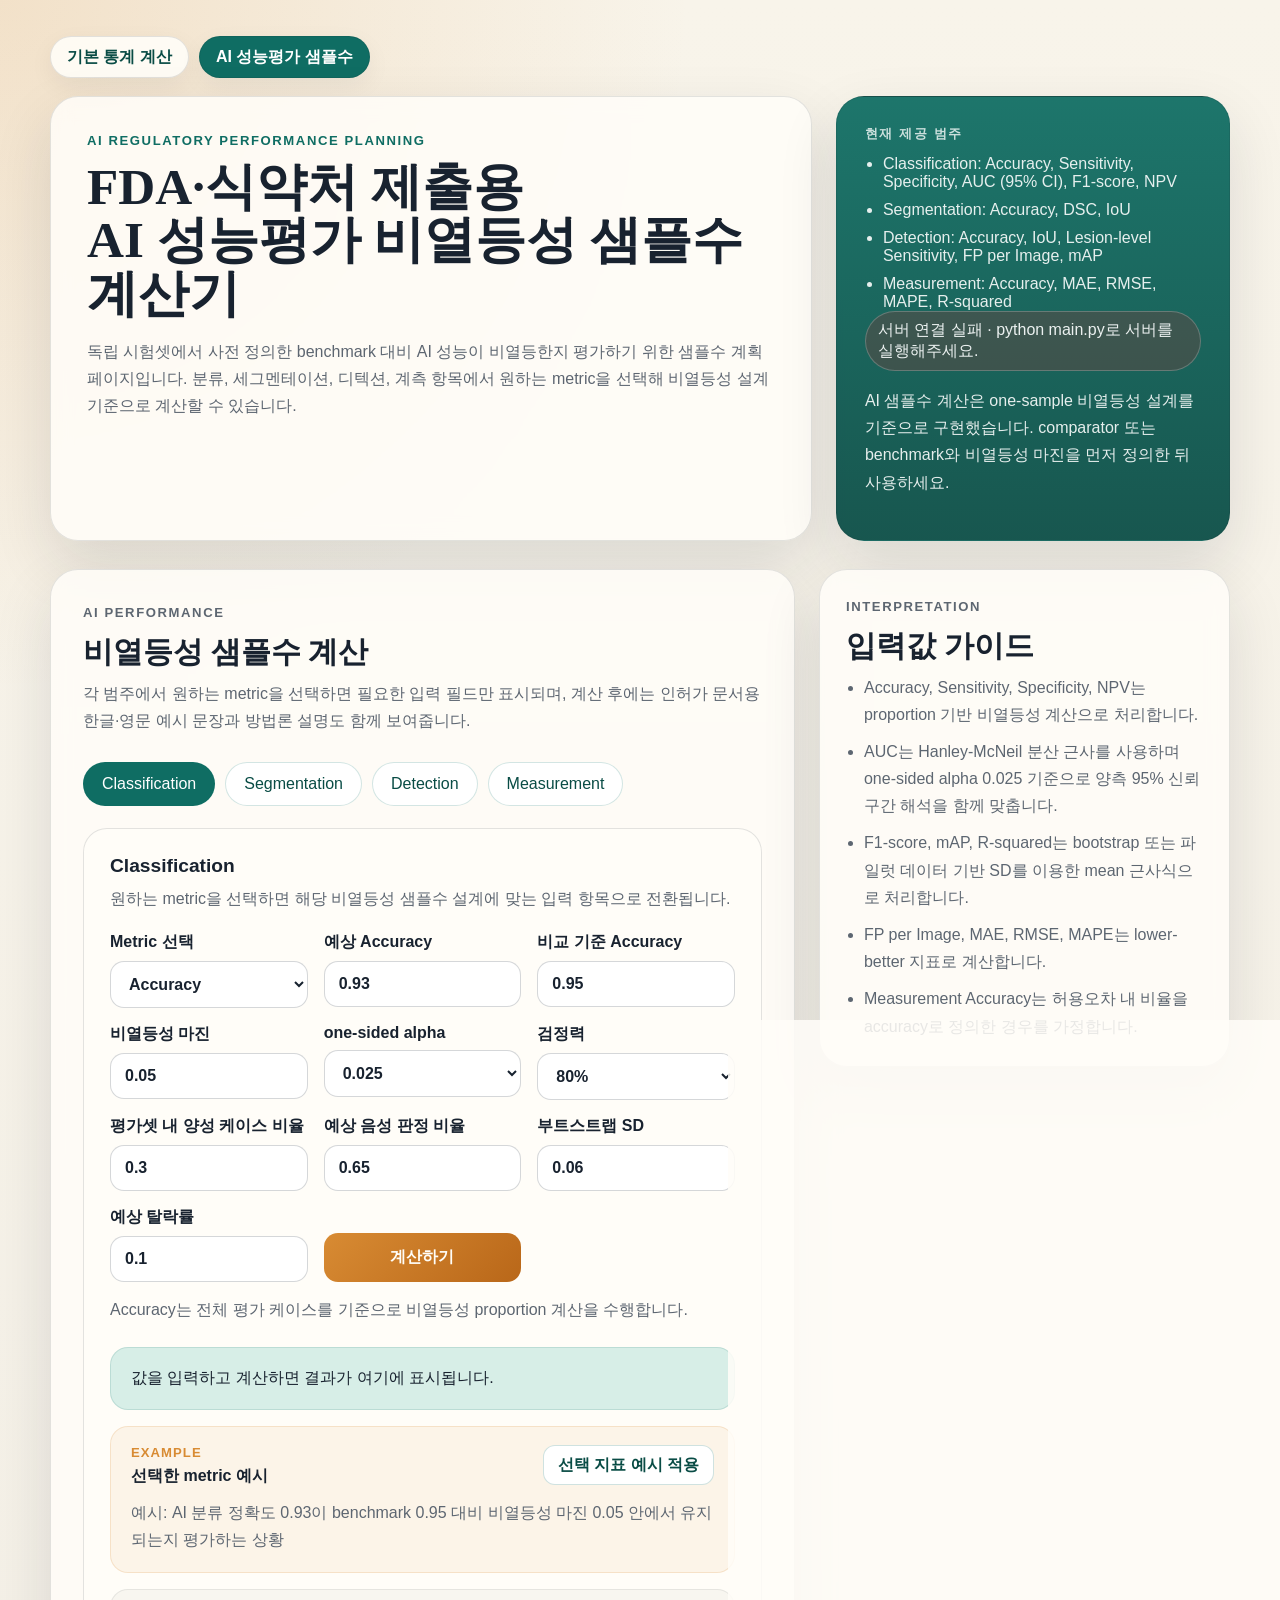
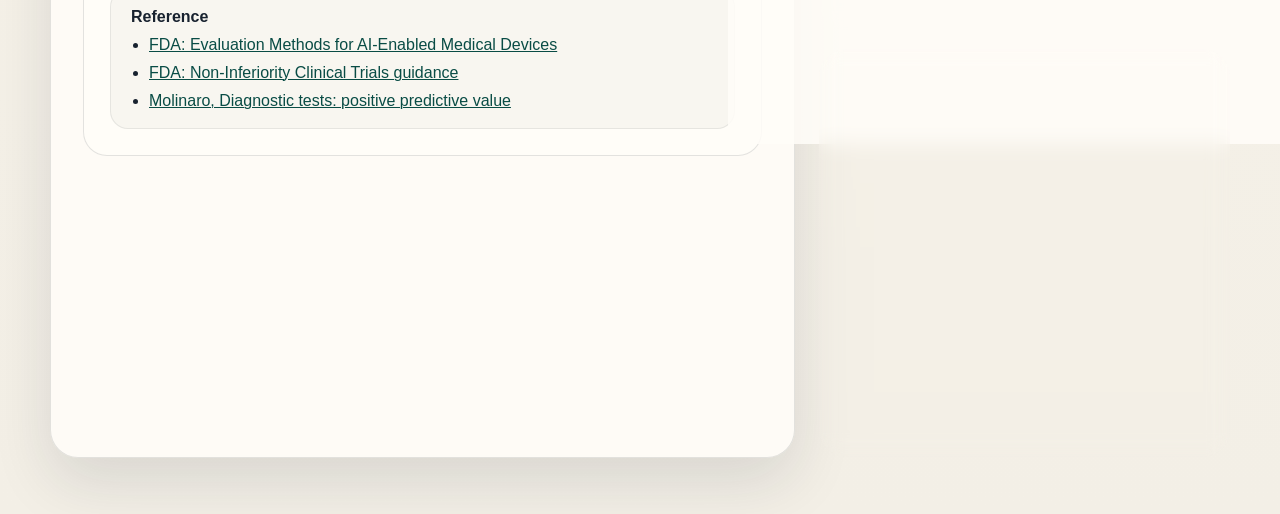
==== ai-performance.html @ 1f7397e5 "feat: AI 성능평가 샘플수 결과에 인허가 문서용 한영 예시 문장과 방법론 설명 및 개념 그림을 추가" ====
<!DOCTYPE html>
<html lang="ko">
<head>
  <meta charset="UTF-8">
  <meta name="viewport" content="width=device-width, initial-scale=1.0">
  <title>AI 성능평가 비열등성 샘플수 계산기</title>
  <link rel="stylesheet" href="styles.css">
</head>
<body>
  <div class="page-shell">
    <nav class="page-nav" aria-label="페이지 이동">
      <a class="page-nav-link" href="/index.html">기본 통계 계산</a>
      <a class="page-nav-link active" href="/ai-performance.html">AI 성능평가 샘플수</a>
    </nav>

    <header class="hero">
      <div class="hero-copy">
        <p class="eyebrow">AI Regulatory Performance Planning</p>
        <h1>FDA·식약처 제출용<br>AI 성능평가 비열등성 샘플수 계산기</h1>
        <p class="hero-text">
          독립 시험셋에서 사전 정의한 benchmark 대비 AI 성능이 비열등한지 평가하기 위한 샘플수 계획 페이지입니다.
          분류, 세그멘테이션, 디텍션, 계측 항목에서 원하는 metric을 선택해 비열등성 설계 기준으로 계산할 수 있습니다.
        </p>
      </div>
      <div class="hero-card">
        <p class="card-label">현재 제공 범주</p>
        <ul class="hero-list">
          <li>Classification: Accuracy, Sensitivity, Specificity, AUC (95% CI), F1-score, NPV</li>
          <li>Segmentation: Accuracy, DSC, IoU</li>
          <li>Detection: Accuracy, IoU, Lesion-level Sensitivity, FP per Image, mAP</li>
          <li>Measurement: Accuracy, MAE, RMSE, MAPE, R-squared</li>
        </ul>
        <p class="server-status" data-server-status>서버 연결 확인 중...</p>
        <p class="card-note">
          AI 샘플수 계산은 one-sample 비열등성 설계를 기준으로 구현했습니다. comparator 또는 benchmark와 비열등성 마진을 먼저 정의한 뒤 사용하세요.
        </p>
      </div>
    </header>

    <main class="content-grid">
      <section class="calculator-panel">
        <div class="section-heading">
          <p class="section-kicker">AI Performance</p>
          <h2>비열등성 샘플수 계산</h2>
          <p>각 범주에서 원하는 metric을 선택하면 필요한 입력 필드만 표시되며, 계산 후에는 인허가 문서용 한글·영문 예시 문장과 방법론 설명도 함께 보여줍니다.</p>
        </div>

        <div class="tabs" role="tablist" aria-label="AI 성능평가 샘플수 계산 유형">
          <button class="tab-button active" data-tab="ai-classification" type="button">Classification</button>
          <button class="tab-button" data-tab="ai-segmentation" type="button">Segmentation</button>
          <button class="tab-button" data-tab="ai-detection" type="button">Detection</button>
          <button class="tab-button" data-tab="ai-measurement" type="button">Measurement</button>
        </div>

        <div class="tab-panels">
          <section class="tab-panel active" id="ai-classification">
            <div class="panel-intro">
              <h3>Classification</h3>
              <p>원하는 metric을 선택하면 해당 비열등성 샘플수 설계에 맞는 입력 항목으로 전환됩니다.</p>
            </div>

            <form class="calc-form metric-aware-form" data-calculator="ai-classification" data-form-kind="classification">
              <label>
                Metric 선택
                <select name="metric" data-metric-select>
                  <option value="accuracy" selected>Accuracy</option>
                  <option value="sensitivity">Sensitivity</option>
                  <option value="specificity">Specificity</option>
                  <option value="auc">AUC (95% CI 포함)</option>
                  <option value="f1">F1-score</option>
                  <option value="npv">NPV</option>
                </select>
              </label>
              <label>
                <span data-label-key="expectedValue">예상 Accuracy</span>
                <input name="expectedValue" type="number" min="0" max="1" step="0.01" value="0.93">
              </label>
              <label>
                <span data-label-key="benchmarkValue">비교 기준 Accuracy</span>
                <input name="benchmarkValue" type="number" min="0" max="1" step="0.01" value="0.95">
              </label>
              <label>
                <span data-label-key="nonInferiorityMargin">비열등성 마진</span>
                <input name="nonInferiorityMargin" type="number" min="0.001" max="0.5" step="0.01" value="0.05">
              </label>
              <label>
                one-sided alpha
                <select name="alpha">
                  <option value="0.05">0.05</option>
                  <option value="0.025" selected>0.025</option>
                  <option value="0.01">0.01</option>
                </select>
              </label>
              <label>
                검정력
                <select name="power">
                  <option value="0.8" selected>80%</option>
                  <option value="0.9">90%</option>
                  <option value="0.95">95%</option>
                </select>
              </label>
              <label data-optional-field="positiveCaseRate">
                <span data-label-key="positiveCaseRate">평가셋 내 양성 케이스 비율</span>
                <input name="positiveCaseRate" type="number" min="0.01" max="0.99" step="0.01" value="0.3">
              </label>
              <label data-optional-field="predictedNegativeRate">
                <span data-label-key="predictedNegativeRate">예상 음성 판정 비율</span>
                <input name="predictedNegativeRate" type="number" min="0.01" max="0.99" step="0.01" value="0.65">
              </label>
              <label data-optional-field="standardDeviation">
                <span data-label-key="standardDeviation">부트스트랩 SD</span>
                <input name="standardDeviation" type="number" min="0.001" step="0.01" value="0.06">
              </label>
              <label>
                예상 탈락률
                <input name="dropout" type="number" min="0" max="0.9" step="0.01" value="0.1">
              </label>

              <button class="primary-button" type="submit">계산하기</button>
            </form>

            <p class="dynamic-help" data-dynamic-help></p>

            <div class="result-card" data-result="ai-classification">
              <p class="result-placeholder">값을 입력하고 계산하면 결과가 여기에 표시됩니다.</p>
            </div>

            <section class="example-card">
              <div class="example-header">
                <div>
                  <p class="example-kicker">Example</p>
                  <h4>선택한 metric 예시</h4>
                </div>
                <button class="secondary-button" type="button" data-example-apply>
                  선택 지표 예시 적용
                </button>
              </div>
              <p class="example-text" data-example-text></p>
            </section>

            <section class="reference-card">
              <p class="reference-title">Reference</p>
              <ul class="reference-list">
                <li><a href="https://www.fda.gov/medical-devices/medical-device-regulatory-science-research-programs-conducted-osel/evaluation-methods-artificial-intelligence-ai-enabled-medical-devices-performance-assessment-and" target="_blank" rel="noopener noreferrer">FDA: Evaluation Methods for AI-Enabled Medical Devices</a></li>
                <li><a href="https://www.fda.gov/regulatory-information/search-fda-guidance-documents/non-inferiority-clinical-trials" target="_blank" rel="noopener noreferrer">FDA: Non-Inferiority Clinical Trials guidance</a></li>
                <li><a href="https://pmc.ncbi.nlm.nih.gov/articles/PMC6664615/" target="_blank" rel="noopener noreferrer">Molinaro, Diagnostic tests: positive predictive value</a></li>
              </ul>
            </section>
          </section>

          <section class="tab-panel" id="ai-segmentation">
            <div class="panel-intro">
              <h3>Segmentation</h3>
              <p>케이스별 평균 metric 성능을 benchmark와 비교하는 비열등성 설계를 사용합니다.</p>
            </div>

            <form class="calc-form metric-aware-form" data-calculator="ai-segmentation" data-form-kind="segmentation">
              <label>
                Metric 선택
                <select name="metric" data-metric-select>
                  <option value="accuracy" selected>Accuracy</option>
                  <option value="dsc">Dice Similarity Coefficient (DSC)</option>
                  <option value="iou">IoU</option>
                </select>
              </label>
              <label>
                <span data-label-key="expectedValue">예상 Accuracy</span>
                <input name="expectedValue" type="number" min="0" max="1" step="0.01" value="0.94">
              </label>
              <label>
                <span data-label-key="benchmarkValue">비교 기준 Accuracy</span>
                <input name="benchmarkValue" type="number" min="0" max="1" step="0.01" value="0.96">
              </label>
              <label>
                비열등성 마진
                <input name="nonInferiorityMargin" type="number" min="0.001" max="0.5" step="0.01" value="0.04">
              </label>
              <label>
                <span data-label-key="standardDeviation">케이스별 표준편차</span>
                <input name="standardDeviation" type="number" min="0.001" step="0.01" value="0.08">
              </label>
              <label>
                one-sided alpha
                <select name="alpha">
                  <option value="0.05">0.05</option>
                  <option value="0.025" selected>0.025</option>
                  <option value="0.01">0.01</option>
                </select>
              </label>
              <label>
                검정력
                <select name="power">
                  <option value="0.8" selected>80%</option>
                  <option value="0.9">90%</option>
                  <option value="0.95">95%</option>
                </select>
              </label>
              <label>
                예상 탈락률
                <input name="dropout" type="number" min="0" max="0.9" step="0.01" value="0.1">
              </label>

              <button class="primary-button" type="submit">계산하기</button>
            </form>

            <p class="dynamic-help" data-dynamic-help></p>

            <div class="result-card" data-result="ai-segmentation">
              <p class="result-placeholder">값을 입력하고 계산하면 결과가 여기에 표시됩니다.</p>
            </div>

            <section class="example-card">
              <div class="example-header">
                <div>
                  <p class="example-kicker">Example</p>
                  <h4>선택한 metric 예시</h4>
                </div>
                <button class="secondary-button" type="button" data-example-apply>
                  선택 지표 예시 적용
                </button>
              </div>
              <p class="example-text" data-example-text></p>
            </section>

            <section class="reference-card">
              <p class="reference-title">Reference</p>
              <ul class="reference-list">
                <li><a href="https://www.fda.gov/medical-devices/medical-device-regulatory-science-research-programs-conducted-osel/evaluation-methods-artificial-intelligence-ai-enabled-medical-devices-performance-assessment-and" target="_blank" rel="noopener noreferrer">FDA: Evaluation Methods for AI-Enabled Medical Devices</a></li>
                <li><a href="https://www.fda.gov/regulatory-information/search-fda-guidance-documents/non-inferiority-clinical-trials" target="_blank" rel="noopener noreferrer">FDA: Non-Inferiority Clinical Trials guidance</a></li>
                <li><a href="https://pmc.ncbi.nlm.nih.gov/articles/PMC8993826/" target="_blank" rel="noopener noreferrer">Hicks et al., Evaluation metrics for medical AI</a></li>
              </ul>
            </section>
          </section>

          <section class="tab-panel" id="ai-detection">
            <div class="panel-intro">
              <h3>Detection</h3>
              <p>Detection은 선택 metric에 따라 proportion, mean, lesion-level 설계로 나누어 계산합니다.</p>
            </div>

            <form class="calc-form metric-aware-form" data-calculator="ai-detection" data-form-kind="detection">
              <label>
                Metric 선택
                <select name="metric" data-metric-select>
                  <option value="accuracy" selected>Accuracy</option>
                  <option value="iou">IoU</option>
                  <option value="lesion_sensitivity">Lesion-level Sensitivity</option>
                  <option value="fp_per_image">FP per Image</option>
                  <option value="map">mAP</option>
                </select>
              </label>
              <label>
                <span data-label-key="expectedValue">예상 Accuracy</span>
                <input name="expectedValue" type="number" min="0" step="0.01" value="0.91">
              </label>
              <label>
                <span data-label-key="benchmarkValue">비교 기준 Accuracy</span>
                <input name="benchmarkValue" type="number" min="0" step="0.01" value="0.94">
              </label>
              <label>
                비열등성 마진
                <input name="nonInferiorityMargin" type="number" min="0.001" step="0.01" value="0.05">
              </label>
              <label>
                one-sided alpha
                <select name="alpha">
                  <option value="0.05">0.05</option>
                  <option value="0.025" selected>0.025</option>
                  <option value="0.01">0.01</option>
                </select>
              </label>
              <label>
                검정력
                <select name="power">
                  <option value="0.8" selected>80%</option>
                  <option value="0.9">90%</option>
                  <option value="0.95">95%</option>
                </select>
              </label>
              <label data-optional-field="standardDeviation">
                <span data-label-key="standardDeviation">표준편차</span>
                <input name="standardDeviation" type="number" min="0.001" step="0.01" value="0.08">
              </label>
              <label data-optional-field="positiveCaseRate">
                <span data-label-key="positiveCaseRate">평가셋 내 양성 케이스 비율</span>
                <input name="positiveCaseRate" type="number" min="0.01" max="0.99" step="0.01" value="0.4">
              </label>
              <label data-optional-field="lesionsPerPositiveCase">
                <span data-label-key="lesionsPerPositiveCase">양성 케이스당 평균 병변 수</span>
                <input name="lesionsPerPositiveCase" type="number" min="0.1" step="0.1" value="1.4">
              </label>
              <label>
                예상 탈락률
                <input name="dropout" type="number" min="0" max="0.9" step="0.01" value="0.1">
              </label>

              <button class="primary-button" type="submit">계산하기</button>
            </form>

            <p class="dynamic-help" data-dynamic-help></p>

            <div class="result-card" data-result="ai-detection">
              <p class="result-placeholder">값을 입력하고 계산하면 결과가 여기에 표시됩니다.</p>
            </div>

            <section class="example-card">
              <div class="example-header">
                <div>
                  <p class="example-kicker">Example</p>
                  <h4>선택한 metric 예시</h4>
                </div>
                <button class="secondary-button" type="button" data-example-apply>
                  선택 지표 예시 적용
                </button>
              </div>
              <p class="example-text" data-example-text></p>
            </section>

            <section class="reference-card">
              <p class="reference-title">Reference</p>
              <ul class="reference-list">
                <li><a href="https://www.fda.gov/medical-devices/medical-device-regulatory-science-research-programs-conducted-osel/evaluation-methods-artificial-intelligence-ai-enabled-medical-devices-performance-assessment-and" target="_blank" rel="noopener noreferrer">FDA: Evaluation Methods for AI-Enabled Medical Devices</a></li>
                <li><a href="https://www.fda.gov/regulatory-information/search-fda-guidance-documents/non-inferiority-clinical-trials" target="_blank" rel="noopener noreferrer">FDA: Non-Inferiority Clinical Trials guidance</a></li>
                <li><a href="https://pmc.ncbi.nlm.nih.gov/articles/PMC8993826/" target="_blank" rel="noopener noreferrer">Hicks et al., Evaluation metrics for medical AI</a></li>
              </ul>
            </section>
          </section>

          <section class="tab-panel" id="ai-measurement">
            <div class="panel-intro">
              <h3>Measurement</h3>
              <p>Measurement는 accuracy 기반 proportion 설계와 error/regression 기반 mean 설계를 metric에 따라 다르게 적용합니다.</p>
            </div>

            <form class="calc-form metric-aware-form" data-calculator="ai-measurement" data-form-kind="measurement">
              <label>
                Metric 선택
                <select name="metric" data-metric-select>
                  <option value="accuracy" selected>Accuracy</option>
                  <option value="mae">MAE</option>
                  <option value="rmse">RMSE</option>
                  <option value="mape">MAPE</option>
                  <option value="r_squared">R-squared</option>
                </select>
              </label>
              <label>
                <span data-label-key="expectedValue">예상 Accuracy</span>
                <input name="expectedValue" type="number" min="0" step="0.01" value="0.9">
              </label>
              <label>
                <span data-label-key="benchmarkValue">비교 기준 Accuracy</span>
                <input name="benchmarkValue" type="number" min="0" step="0.01" value="0.94">
              </label>
              <label>
                비열등성 마진
                <input name="nonInferiorityMargin" type="number" min="0.001" step="0.01" value="0.05">
              </label>
              <label>
                one-sided alpha
                <select name="alpha">
                  <option value="0.05">0.05</option>
                  <option value="0.025" selected>0.025</option>
                  <option value="0.01">0.01</option>
                </select>
              </label>
              <label>
                검정력
                <select name="power">
                  <option value="0.8" selected>80%</option>
                  <option value="0.9">90%</option>
                  <option value="0.95">95%</option>
                </select>
              </label>
              <label data-optional-field="standardDeviation">
                <span data-label-key="standardDeviation">표준편차</span>
                <input name="standardDeviation" type="number" min="0.001" step="0.01" value="1.2">
              </label>
              <label>
                예상 탈락률
                <input name="dropout" type="number" min="0" max="0.9" step="0.01" value="0.1">
              </label>

              <button class="primary-button" type="submit">계산하기</button>
            </form>

            <p class="dynamic-help" data-dynamic-help></p>

            <div class="result-card" data-result="ai-measurement">
              <p class="result-placeholder">값을 입력하고 계산하면 결과가 여기에 표시됩니다.</p>
            </div>

            <section class="example-card">
              <div class="example-header">
                <div>
                  <p class="example-kicker">Example</p>
                  <h4>선택한 metric 예시</h4>
                </div>
                <button class="secondary-button" type="button" data-example-apply>
                  선택 지표 예시 적용
                </button>
              </div>
              <p class="example-text" data-example-text></p>
            </section>

            <section class="reference-card">
              <p class="reference-title">Reference</p>
              <ul class="reference-list">
                <li><a href="https://www.fda.gov/medical-devices/medical-device-regulatory-science-research-programs-conducted-osel/evaluation-methods-artificial-intelligence-ai-enabled-medical-devices-performance-assessment-and" target="_blank" rel="noopener noreferrer">FDA: Evaluation Methods for AI-Enabled Medical Devices</a></li>
                <li><a href="https://www.fda.gov/regulatory-information/search-fda-guidance-documents/non-inferiority-clinical-trials" target="_blank" rel="noopener noreferrer">FDA: Non-Inferiority Clinical Trials guidance</a></li>
                <li><a href="https://pmc.ncbi.nlm.nih.gov/articles/PMC5652499/" target="_blank" rel="noopener noreferrer">Benchmark-based one-sample non-inferiority for medical devices</a></li>
              </ul>
            </section>
          </section>
        </div>
      </section>

      <aside class="info-panel">
        <section class="info-card">
          <p class="section-kicker">Interpretation</p>
          <h2>입력값 가이드</h2>
          <ul class="info-list">
            <li>Accuracy, Sensitivity, Specificity, NPV는 proportion 기반 비열등성 계산으로 처리합니다.</li>
              <li>AUC는 Hanley-McNeil 분산 근사를 사용하며 one-sided alpha 0.025 기준으로 양측 95% 신뢰구간 해석을 함께 맞춥니다.</li>
            <li>F1-score, mAP, R-squared는 bootstrap 또는 파일럿 데이터 기반 SD를 이용한 mean 근사식으로 처리합니다.</li>
            <li>FP per Image, MAE, RMSE, MAPE는 lower-better 지표로 계산합니다.</li>
            <li>Measurement Accuracy는 허용오차 내 비율을 accuracy로 정의한 경우를 가정합니다.</li>
          </ul>
        </section>

        <section class="info-card">
          <p class="section-kicker">Formula</p>
          <h2>적용 공식</h2>
          <div class="formula-block">
            <p>Proportion Metrics</p>
            <code>H0: pAI ≤ pRef - ΔNI, n = (z1-α × √(p0(1-p0)) + z1-β × √(p1(1-p1)))² / (p1-p0)²</code>
          </div>
          <div class="formula-block">
            <p>Mean Metrics, Higher Is Better</p>
            <code>H0: μAI ≤ μRef - ΔNI, n = ((z1-α + z1-β) × σ / (μ1-μ0))²</code>
          </div>
          <div class="formula-block">
            <p>Mean Metrics, Lower Is Better</p>
            <code>H0: μAI ≥ μRef + ΔNI, n = ((z1-α + z1-β) × σ / (μ0-μ1))²</code>
          </div>
          <div class="formula-block">
            <p>AUC</p>
            <code>Hanley-McNeil variance approximation with fixed positive/negative case ratio</code>
          </div>
        </section>

        <section class="info-card warning-card">
          <p class="section-kicker">Assumptions</p>
          <h2>주의사항</h2>
          <p>
            계산식은 규제기관이 직접 고정한 공식이 아니라, benchmark와 비열등성 마진을 두고 one-sample non-inferiority 문제로
            실무적으로 구현한 표준 근사식입니다.
          </p>
          <p>
            AUC, F1-score, mAP, R-squared처럼 집계형 metric은 분산 추정 방법에 따라 샘플수가 달라질 수 있습니다.
            최종 제출 전에는 파일럿 데이터 기반 bootstrap 또는 통계분석계획서(SAP) 수준의 검토를 권장합니다.
          </p>
        </section>
      </aside>
    </main>
  </div>

  <script src="app.js"></script>
</body>
</html>
---- styles.css ----
:root {
  --bg: #f3efe6;
  --paper: #fffdf8;
  --ink: #18222f;
  --muted: #5d6671;
  --line: rgba(24, 34, 47, 0.12);
  --accent: #0f6d63;
  --accent-soft: #d7eee7;
  --accent-deep: #094c45;
  --warm: #d88b33;
  --shadow: 0 24px 60px rgba(24, 34, 47, 0.12);
}

* {
  box-sizing: border-box;
}

body {
  margin: 0;
  font-family: "Malgun Gothic", "Apple SD Gothic Neo", "Noto Sans KR", sans-serif;
  color: var(--ink);
  background:
    radial-gradient(circle at top left, rgba(216, 139, 51, 0.18), transparent 28%),
    linear-gradient(180deg, #f8f4ea 0%, var(--bg) 100%);
}

button,
input,
select {
  font: inherit;
}

.page-shell {
  width: min(1180px, calc(100% - 32px));
  margin: 0 auto;
  padding: 36px 0 56px;
}

.page-nav {
  display: flex;
  flex-wrap: wrap;
  gap: 10px;
  margin-bottom: 18px;
}

.page-nav-link {
  display: inline-flex;
  align-items: center;
  min-height: 42px;
  padding: 0 16px;
  border: 1px solid rgba(24, 34, 47, 0.12);
  border-radius: 999px;
  background: rgba(255, 253, 248, 0.9);
  color: var(--accent-deep);
  text-decoration: none;
  font-weight: 700;
  box-shadow: 0 8px 24px rgba(24, 34, 47, 0.06);
}

.page-nav-link.active {
  background: var(--accent);
  color: #fff;
}

.page-nav-link:hover,
.page-nav-link:focus-visible {
  outline: none;
  transform: translateY(-1px);
}

.hero {
  display: grid;
  grid-template-columns: minmax(0, 1.45fr) minmax(280px, 0.75fr);
  gap: 24px;
  align-items: stretch;
  margin-bottom: 28px;
}

.hero-copy,
.hero-card,
.calculator-panel,
.info-card {
  border: 1px solid var(--line);
  border-radius: 28px;
  background: rgba(255, 253, 248, 0.86);
  backdrop-filter: blur(10px);
  box-shadow: var(--shadow);
}

.hero-copy {
  padding: 36px;
}

.hero-card {
  padding: 28px;
  background:
    linear-gradient(180deg, rgba(15, 109, 99, 0.94), rgba(9, 76, 69, 0.94));
  color: #f7fbfa;
}

.eyebrow,
.section-kicker,
.card-label {
  margin: 0 0 12px;
  font-size: 0.82rem;
  font-weight: 700;
  letter-spacing: 0.12em;
  text-transform: uppercase;
}

.eyebrow,
.section-kicker {
  color: var(--accent);
}

.card-label {
  color: rgba(247, 251, 250, 0.8);
}

h1,
h2,
h3,
p,
ul {
  margin-top: 0;
}

h1 {
  font-family: Georgia, "Times New Roman", serif;
  font-size: clamp(2.2rem, 4vw, 4rem);
  line-height: 1.04;
  margin-bottom: 18px;
}

h2 {
  font-family: Georgia, "Times New Roman", serif;
  font-size: 1.9rem;
  line-height: 1.1;
  margin-bottom: 10px;
}

h3 {
  font-size: 1.2rem;
  margin-bottom: 8px;
}

.hero-text,
.panel-intro p,
.section-heading p,
.info-card p,
.info-list li,
.card-note {
  color: var(--muted);
  line-height: 1.7;
}

.hero-card .card-note,
.hero-card .hero-list {
  color: rgba(247, 251, 250, 0.92);
}

.server-status {
  display: inline-flex;
  align-items: center;
  min-height: 38px;
  margin: 0 0 16px;
  padding: 8px 12px;
  border: 1px solid rgba(247, 251, 250, 0.22);
  border-radius: 999px;
  color: rgba(247, 251, 250, 0.94);
  background: rgba(255, 255, 255, 0.08);
}

.server-status.connected {
  background: rgba(255, 255, 255, 0.16);
}

.server-status.disconnected {
  background: rgba(154, 47, 47, 0.28);
}

.hero-list,
.info-list {
  padding-left: 18px;
  margin-bottom: 0;
}

.hero-list li + li,
.info-list li + li {
  margin-top: 10px;
}

.content-grid {
  display: grid;
  grid-template-columns: minmax(0, 1.45fr) minmax(280px, 0.8fr);
  gap: 24px;
}

.calculator-panel {
  padding: 32px;
}

.tabs {
  display: flex;
  flex-wrap: wrap;
  gap: 10px;
  margin: 28px 0 22px;
}

.tab-button {
  padding: 12px 18px;
  border: 1px solid rgba(15, 109, 99, 0.18);
  border-radius: 999px;
  background: #fff;
  color: var(--accent-deep);
  cursor: pointer;
  transition: transform 160ms ease, background 160ms ease, color 160ms ease;
}

.tab-button:hover,
.tab-button:focus-visible {
  transform: translateY(-1px);
  outline: none;
}

.tab-button.active {
  background: var(--accent);
  color: #fff;
}

.tab-panel {
  display: none;
  padding: 26px;
  border: 1px solid var(--line);
  border-radius: 24px;
  background: var(--paper);
}

.tab-panel.active {
  display: block;
}

.calc-form {
  display: grid;
  grid-template-columns: repeat(auto-fit, minmax(180px, 1fr));
  gap: 16px;
  margin-top: 20px;
}

.calc-form label {
  display: flex;
  flex-direction: column;
  gap: 8px;
  font-weight: 700;
  color: var(--ink);
}

.calc-form input,
.calc-form select {
  width: 100%;
  padding: 13px 14px;
  border: 1px solid rgba(24, 34, 47, 0.18);
  border-radius: 14px;
  background: #fff;
  color: var(--ink);
}

.calc-form input:focus,
.calc-form select:focus {
  border-color: var(--accent);
  outline: 2px solid rgba(15, 109, 99, 0.15);
}

.primary-button {
  align-self: end;
  min-height: 49px;
  padding: 0 18px;
  border: none;
  border-radius: 14px;
  background: linear-gradient(135deg, var(--warm), #b96719);
  color: #fffdf8;
  font-weight: 700;
  cursor: pointer;
  transition: transform 160ms ease, box-shadow 160ms ease;
}

.primary-button:hover,
.primary-button:focus-visible {
  transform: translateY(-1px);
  box-shadow: 0 16px 26px rgba(185, 103, 25, 0.22);
  outline: none;
}

.primary-button:disabled {
  cursor: wait;
  opacity: 0.8;
  transform: none;
  box-shadow: none;
}

.secondary-button {
  min-height: 40px;
  padding: 0 14px;
  border: 1px solid rgba(15, 109, 99, 0.2);
  border-radius: 12px;
  background: #fff;
  color: var(--accent-deep);
  font-weight: 700;
  cursor: pointer;
}

.secondary-button:hover,
.secondary-button:focus-visible {
  outline: none;
  transform: translateY(-1px);
}

.result-card {
  margin-top: 24px;
  padding: 20px;
  border-radius: 18px;
  background: var(--accent-soft);
  border: 1px solid rgba(15, 109, 99, 0.14);
}

.reference-card {
  margin-top: 16px;
  padding: 18px 20px;
  border: 1px solid rgba(24, 34, 47, 0.08);
  border-radius: 18px;
  background: #f8f6f0;
}

.example-card {
  margin-top: 16px;
  padding: 18px 20px;
  border: 1px solid rgba(216, 139, 51, 0.18);
  border-radius: 18px;
  background: rgba(216, 139, 51, 0.08);
}

.example-header {
  display: flex;
  flex-wrap: wrap;
  gap: 12px;
  align-items: start;
  justify-content: space-between;
}

.example-kicker {
  margin: 0 0 6px;
  font-size: 0.82rem;
  font-weight: 700;
  letter-spacing: 0.08em;
  text-transform: uppercase;
  color: var(--warm);
}

.example-header h4 {
  margin: 0;
  font-size: 1rem;
}

.example-text {
  margin: 12px 0 0;
  color: var(--muted);
  line-height: 1.7;
}

.dynamic-help {
  margin: 14px 0 0;
  color: var(--muted);
  line-height: 1.7;
}

.field-hidden {
  display: none;
}

.reference-title {
  margin: 0 0 10px;
  font-weight: 700;
  color: var(--ink);
}

.reference-list {
  margin: 0;
  padding-left: 18px;
}

.reference-list li + li {
  margin-top: 10px;
}

.reference-list a {
  color: var(--accent-deep);
  text-decoration-thickness: 1px;
}

.reference-list a:hover,
.reference-list a:focus-visible {
  color: var(--accent);
  outline: none;
}

.result-placeholder,
.result-text,
.result-meta {
  margin: 0;
}

.result-text {
  font-size: 1.3rem;
  font-weight: 700;
  color: var(--accent-deep);
}

.result-meta {
  margin-top: 10px;
  color: var(--muted);
  line-height: 1.7;
}

.summary-grid {
  display: grid;
  grid-template-columns: repeat(auto-fit, minmax(150px, 1fr));
  gap: 12px;
  margin-top: 18px;
}

.summary-card {
  padding: 14px 16px;
  border-radius: 16px;
  background: #fff;
  border: 1px solid rgba(15, 109, 99, 0.14);
}

.summary-label {
  margin: 0;
  font-size: 0.78rem;
  color: var(--muted);
  line-height: 1.5;
}

.summary-value {
  margin: 8px 0 0;
  font-size: 1.15rem;
  font-weight: 700;
  color: var(--ink);
}

.result-section {
  margin-top: 20px;
  padding-top: 20px;
  border-top: 1px solid rgba(15, 109, 99, 0.12);
}

.result-section-title {
  margin: 0 0 12px;
  font-size: 1.02rem;
}

.result-subsection + .result-subsection {
  margin-top: 18px;
}

.result-subtitle {
  margin: 0 0 10px;
  font-size: 0.94rem;
  font-weight: 700;
  color: var(--ink);
}

.result-list {
  margin: 0;
  padding-left: 18px;
}

.result-list li + li {
  margin-top: 8px;
}

.result-detail-list {
  margin-top: 16px;
  color: var(--muted);
  line-height: 1.7;
}

.doc-grid {
  display: grid;
  grid-template-columns: repeat(auto-fit, minmax(240px, 1fr));
  gap: 12px;
}

.doc-card {
  padding: 16px;
  border-radius: 16px;
  background: #fff;
  border: 1px solid rgba(36, 68, 102, 0.12);
}

.doc-lang {
  margin: 0 0 10px;
  font-size: 0.8rem;
  font-weight: 700;
  letter-spacing: 0.08em;
  text-transform: uppercase;
  color: var(--accent-deep);
}

.doc-body {
  margin: 0;
  color: var(--ink);
  line-height: 1.8;
}

.inline-formula-card {
  margin-top: 14px;
  padding: 16px;
  border-radius: 16px;
  background: #fff;
  border: 1px solid rgba(36, 68, 102, 0.12);
}

.formula-title {
  margin: 0 0 10px;
  font-weight: 700;
  color: var(--ink);
}

.inline-formula-card code {
  display: block;
  padding: 10px 12px;
  border-radius: 12px;
  background: rgba(36, 68, 102, 0.06);
  color: var(--ink);
  line-height: 1.6;
  word-break: break-word;
}

.inline-formula-card code + code {
  margin-top: 10px;
}

.figure-card {
  margin-top: 14px;
  padding: 16px;
  border-radius: 16px;
  background: #fff;
  border: 1px solid rgba(36, 68, 102, 0.12);
}

.figure-title {
  margin: 0 0 12px;
  font-weight: 700;
  color: var(--ink);
}

.theory-figure svg {
  display: block;
  width: 100%;
  height: auto;
}

.figure-caption {
  margin: 12px 0 0;
  color: var(--muted);
  line-height: 1.7;
}

.figure-meta {
  display: flex;
  flex-wrap: wrap;
  gap: 8px;
  margin-top: 12px;
}

.figure-badge {
  display: inline-flex;
  align-items: center;
  min-height: 32px;
  padding: 0 10px;
  border-radius: 999px;
  background: rgba(15, 109, 99, 0.08);
  color: var(--accent-deep);
  font-size: 0.83rem;
  font-weight: 700;
}

.parameter-table-wrap {
  margin-top: 16px;
  overflow-x: auto;
}

.parameter-table {
  width: 100%;
  border-collapse: collapse;
  border-radius: 14px;
  overflow: hidden;
  background: #fff;
}

.parameter-table th,
.parameter-table td {
  padding: 11px 12px;
  border-bottom: 1px solid rgba(36, 68, 102, 0.08);
  text-align: left;
  vertical-align: top;
}

.parameter-table th {
  background: rgba(36, 68, 102, 0.06);
  font-size: 0.84rem;
  color: var(--accent-deep);
}

.parameter-table td {
  font-size: 0.92rem;
  line-height: 1.6;
}

.inline-reference-list {
  margin-top: 0;
}

.error-text {
  margin: 0;
  color: #9a2f2f;
  font-weight: 700;
}

.info-panel {
  display: grid;
  gap: 20px;
}

.info-card {
  padding: 26px;
}

.formula-block + .formula-block {
  margin-top: 18px;
}

.formula-block p {
  margin-bottom: 8px;
  font-weight: 700;
  color: var(--ink);
}

.formula-block code {
  display: block;
  padding: 12px 14px;
  border-radius: 14px;
  background: #f2f7f5;
  color: var(--accent-deep);
  overflow-wrap: anywhere;
}

.warning-card {
  background:
    linear-gradient(180deg, rgba(216, 139, 51, 0.12), rgba(255, 253, 248, 0.92));
}

@media (max-width: 900px) {
  .hero,
  .content-grid {
    grid-template-columns: 1fr;
  }

  .page-shell {
    width: min(100% - 20px, 1180px);
    padding-top: 20px;
  }

  .hero-copy,
  .hero-card,
  .calculator-panel,
  .info-card {
    border-radius: 22px;
  }
}
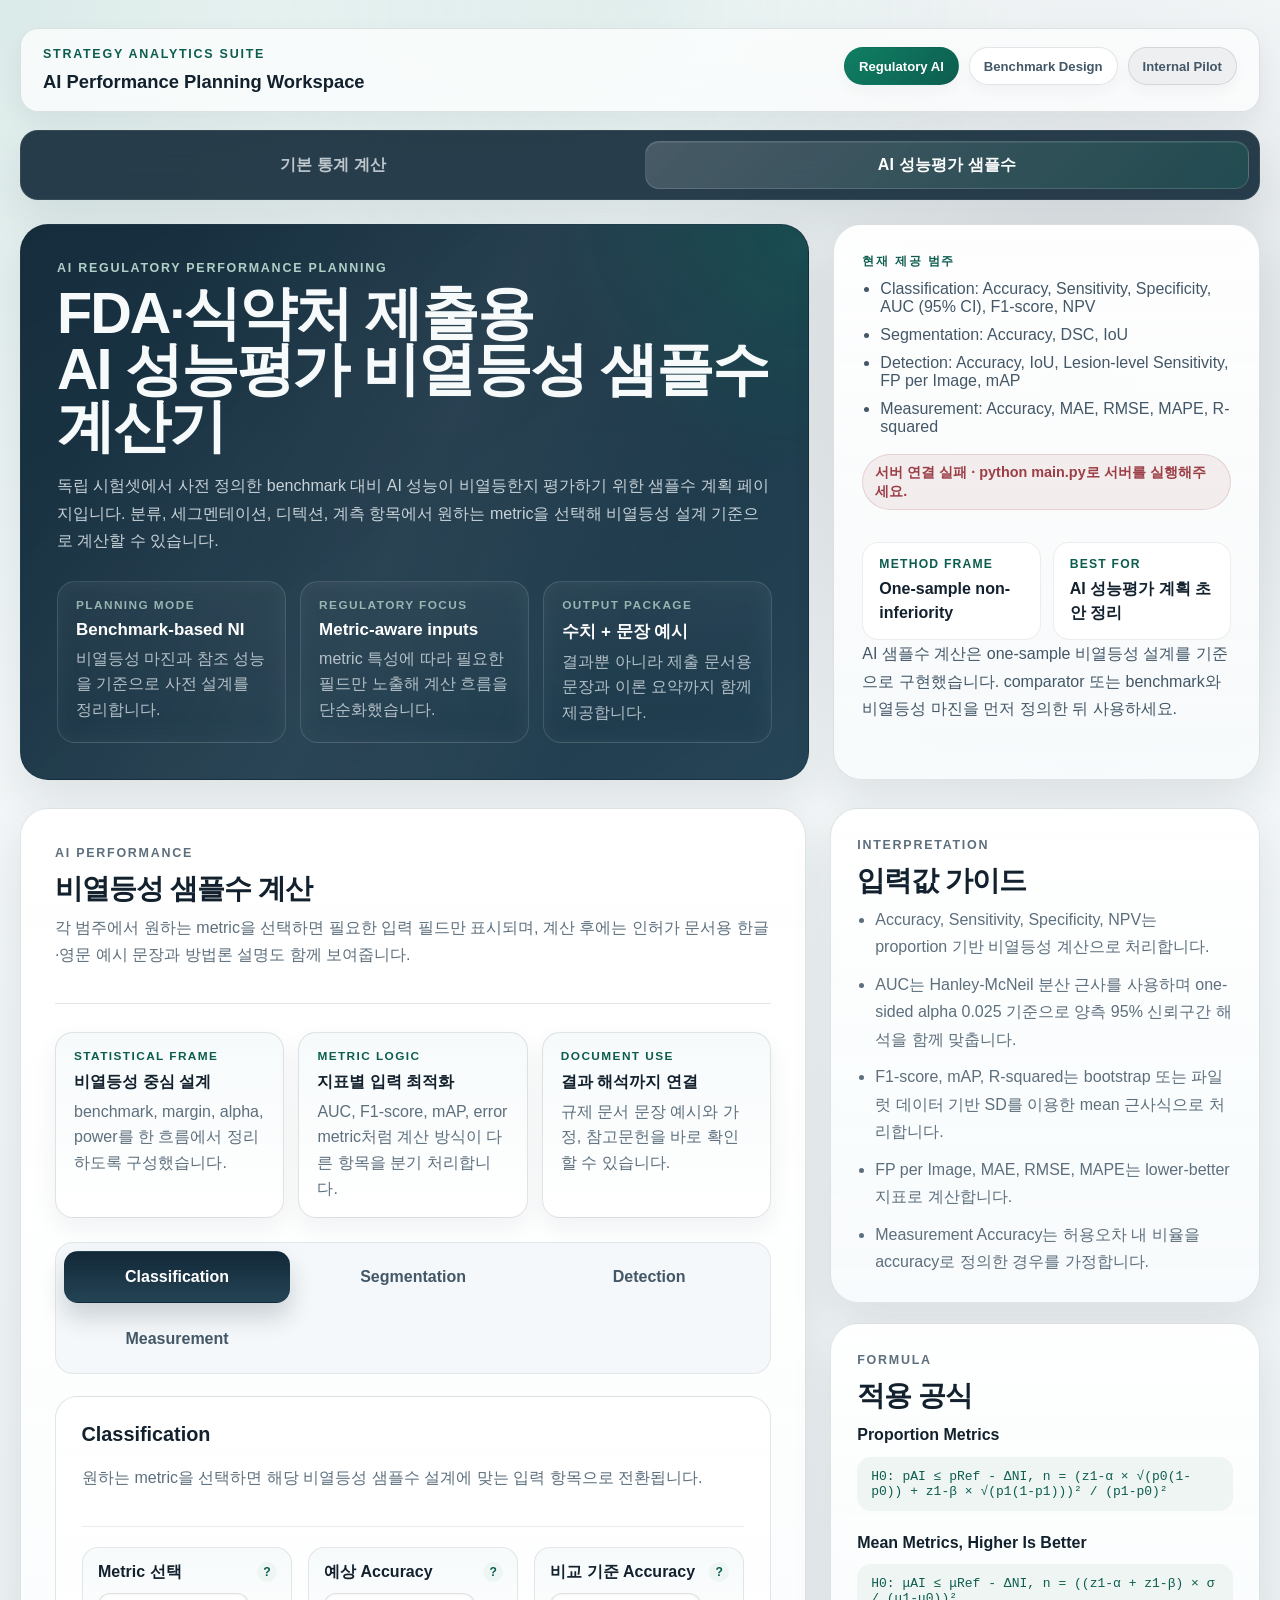
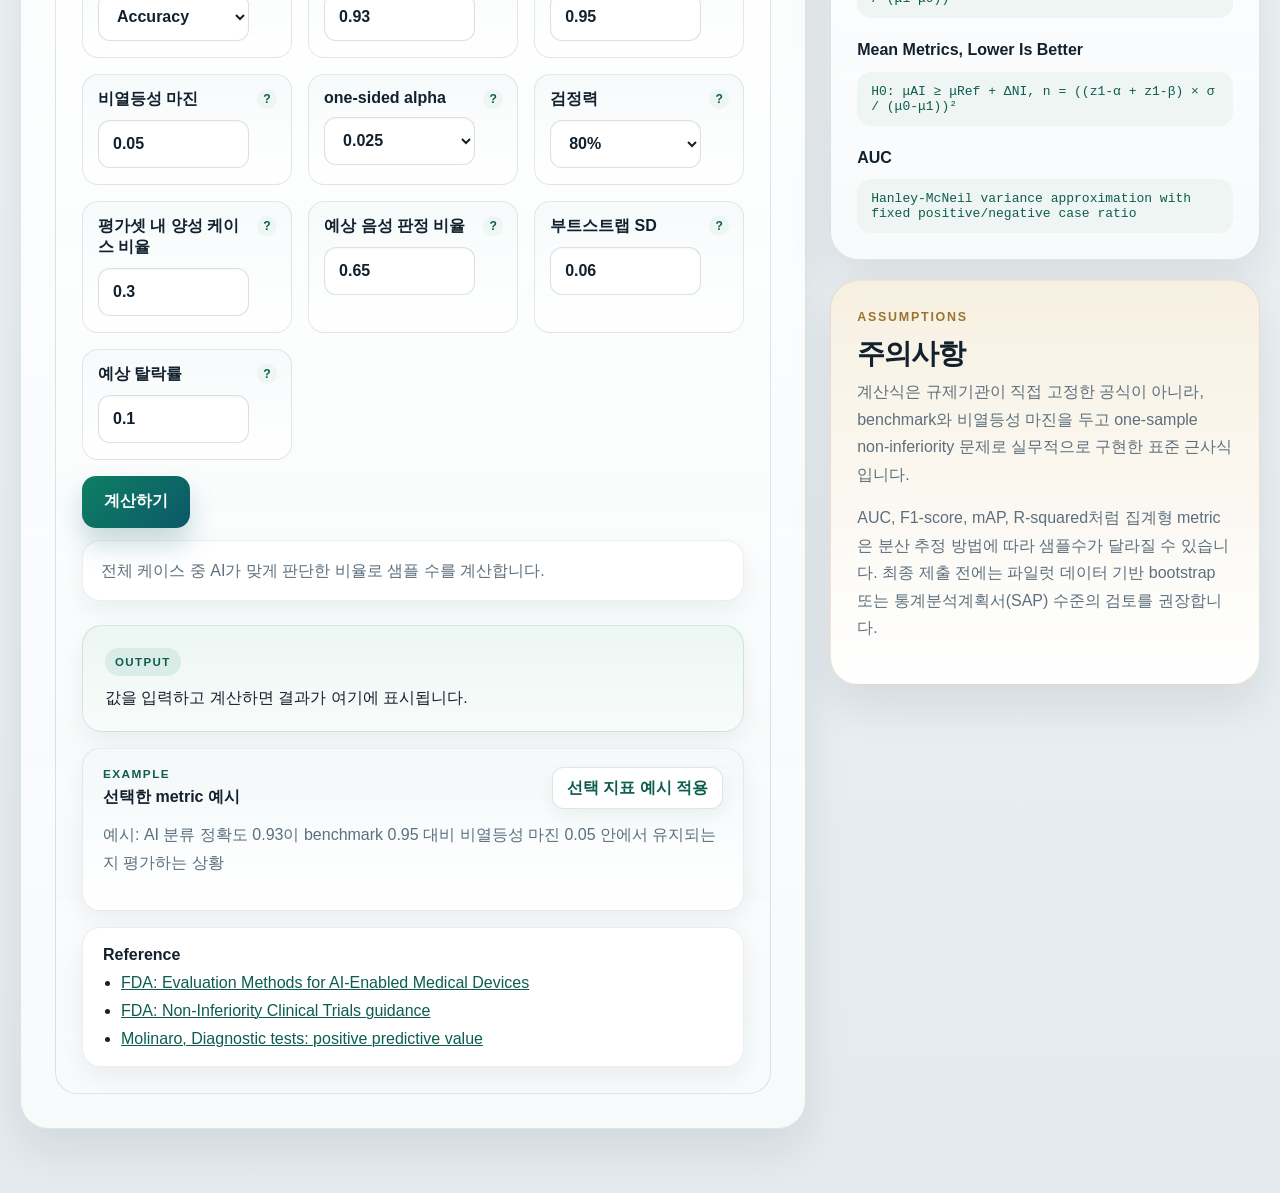
==== commit c0d75b04: "feat : 디자인 변경" ====
--- a/ai-performance.html
+++ b/ai-performance.html
@@ -6,8 +6,20 @@
   <title>AI 성능평가 비열등성 샘플수 계산기</title>
   <link rel="stylesheet" href="styles.css">
 </head>
-<body>
+<body class="page page-ai">
   <div class="page-shell">
+    <div class="workspace-bar">
+      <div>
+        <p class="workspace-kicker">Strategy Analytics Suite</p>
+        <p class="workspace-title">AI Performance Planning Workspace</p>
+      </div>
+      <div class="workspace-meta">
+        <span class="workspace-chip is-accent">Regulatory AI</span>
+        <span class="workspace-chip">Benchmark Design</span>
+        <span class="workspace-chip is-muted">Internal Pilot</span>
+      </div>
+    </div>
+
     <nav class="page-nav" aria-label="페이지 이동">
       <a class="page-nav-link" href="/index.html">기본 통계 계산</a>
       <a class="page-nav-link active" href="/ai-performance.html">AI 성능평가 샘플수</a>
@@ -21,6 +33,23 @@
           독립 시험셋에서 사전 정의한 benchmark 대비 AI 성능이 비열등한지 평가하기 위한 샘플수 계획 페이지입니다.
           분류, 세그멘테이션, 디텍션, 계측 항목에서 원하는 metric을 선택해 비열등성 설계 기준으로 계산할 수 있습니다.
         </p>
+        <div class="hero-metrics">
+          <article class="hero-metric">
+            <p class="hero-metric-label">Planning Mode</p>
+            <p class="hero-metric-value">Benchmark-based NI</p>
+            <p class="hero-metric-note">비열등성 마진과 참조 성능을 기준으로 사전 설계를 정리합니다.</p>
+          </article>
+          <article class="hero-metric">
+            <p class="hero-metric-label">Regulatory Focus</p>
+            <p class="hero-metric-value">Metric-aware inputs</p>
+            <p class="hero-metric-note">metric 특성에 따라 필요한 필드만 노출해 계산 흐름을 단순화했습니다.</p>
+          </article>
+          <article class="hero-metric">
+            <p class="hero-metric-label">Output Package</p>
+            <p class="hero-metric-value">수치 + 문장 예시</p>
+            <p class="hero-metric-note">결과뿐 아니라 제출 문서용 문장과 이론 요약까지 함께 제공합니다.</p>
+          </article>
+        </div>
       </div>
       <div class="hero-card">
         <p class="card-label">현재 제공 범주</p>
@@ -31,6 +60,16 @@
           <li>Measurement: Accuracy, MAE, RMSE, MAPE, R-squared</li>
         </ul>
         <p class="server-status" data-server-status>서버 연결 확인 중...</p>
+        <div class="hero-note-grid">
+          <div class="hero-note">
+            <p class="hero-note-label">Method Frame</p>
+            <p class="hero-note-value">One-sample non-inferiority</p>
+          </div>
+          <div class="hero-note">
+            <p class="hero-note-label">Best For</p>
+            <p class="hero-note-value">AI 성능평가 계획 초안 정리</p>
+          </div>
+        </div>
         <p class="card-note">
           AI 샘플수 계산은 one-sample 비열등성 설계를 기준으로 구현했습니다. comparator 또는 benchmark와 비열등성 마진을 먼저 정의한 뒤 사용하세요.
         </p>
@@ -43,6 +82,24 @@
           <p class="section-kicker">AI Performance</p>
           <h2>비열등성 샘플수 계산</h2>
           <p>각 범주에서 원하는 metric을 선택하면 필요한 입력 필드만 표시되며, 계산 후에는 인허가 문서용 한글·영문 예시 문장과 방법론 설명도 함께 보여줍니다.</p>
+        </div>
+
+        <div class="tool-strip">
+          <article class="tool-strip-card">
+            <p class="tool-strip-label">Statistical Frame</p>
+            <p class="tool-strip-value">비열등성 중심 설계</p>
+            <p class="tool-strip-note">benchmark, margin, alpha, power를 한 흐름에서 정리하도록 구성했습니다.</p>
+          </article>
+          <article class="tool-strip-card">
+            <p class="tool-strip-label">Metric Logic</p>
+            <p class="tool-strip-value">지표별 입력 최적화</p>
+            <p class="tool-strip-note">AUC, F1-score, mAP, error metric처럼 계산 방식이 다른 항목을 분기 처리합니다.</p>
+          </article>
+          <article class="tool-strip-card">
+            <p class="tool-strip-label">Document Use</p>
+            <p class="tool-strip-value">결과 해석까지 연결</p>
+            <p class="tool-strip-note">규제 문서 문장 예시와 가정, 참고문헌을 바로 확인할 수 있습니다.</p>
+          </article>
         </div>
 
         <div class="tabs" role="tablist" aria-label="AI 성능평가 샘플수 계산 유형">
--- a/styles.css
+++ b/styles.css
@@ -1,27 +1,69 @@
 :root {
-  --bg: #f3efe6;
-  --paper: #fffdf8;
-  --ink: #18222f;
-  --muted: #5d6671;
-  --line: rgba(24, 34, 47, 0.12);
-  --accent: #0f6d63;
-  --accent-soft: #d7eee7;
-  --accent-deep: #094c45;
-  --warm: #d88b33;
-  --shadow: 0 24px 60px rgba(24, 34, 47, 0.12);
+  --bg: #edf2f4;
+  --bg-strong: #e4eaee;
+  --surface: rgba(255, 255, 255, 0.9);
+  --surface-solid: #ffffff;
+  --surface-muted: #f5f8fa;
+  --surface-strong: #0d2434;
+  --surface-strong-2: #17384b;
+  --ink: #12212d;
+  --muted: #5d6f7d;
+  --muted-strong: #435767;
+  --line: rgba(18, 33, 45, 0.12);
+  --line-strong: rgba(18, 33, 45, 0.18);
+  --accent: #0f7f63;
+  --accent-deep: #0d5d4f;
+  --accent-soft: #edf6f2;
+  --signal: #9a7430;
+  --signal-soft: #f8f0df;
+  --danger: #9c3f47;
+  --shadow-xl: 0 34px 76px rgba(17, 33, 45, 0.12);
+  --shadow-lg: 0 20px 44px rgba(17, 33, 45, 0.09);
+  --shadow-sm: 0 10px 24px rgba(17, 33, 45, 0.06);
+  --radius-xl: 28px;
+  --radius-lg: 22px;
+  --radius-md: 18px;
+  --radius-sm: 14px;
 }
 
 * {
   box-sizing: border-box;
 }
 
+html {
+  scroll-behavior: smooth;
+}
+
 body {
+  position: relative;
   margin: 0;
-  font-family: "Malgun Gothic", "Apple SD Gothic Neo", "Noto Sans KR", sans-serif;
+  min-height: 100vh;
+  font-family: "Aptos", "Bahnschrift", "Noto Sans KR", "Apple SD Gothic Neo", "Malgun Gothic", sans-serif;
   color: var(--ink);
   background:
-    radial-gradient(circle at top left, rgba(216, 139, 51, 0.18), transparent 28%),
-    linear-gradient(180deg, #f8f4ea 0%, var(--bg) 100%);
+    radial-gradient(circle at top left, rgba(15, 127, 99, 0.12), transparent 24%),
+    radial-gradient(circle at 85% 12%, rgba(13, 36, 52, 0.12), transparent 18%),
+    linear-gradient(180deg, #f7fafb 0%, var(--bg) 52%, var(--bg-strong) 100%);
+}
+
+body::before,
+body::after {
+  content: "";
+  position: fixed;
+  inset: 0;
+  pointer-events: none;
+}
+
+body::before {
+  background:
+    linear-gradient(rgba(255, 255, 255, 0.06) 1px, transparent 1px),
+    linear-gradient(90deg, rgba(255, 255, 255, 0.06) 1px, transparent 1px);
+  background-size: 28px 28px;
+  mask-image: linear-gradient(180deg, rgba(0, 0, 0, 0.22), transparent 72%);
+}
+
+body::after {
+  background: radial-gradient(circle at 50% 0%, rgba(15, 127, 99, 0.08), transparent 34%);
 }
 
 button,
@@ -30,47 +72,178 @@
   font: inherit;
 }
 
+a {
+  color: inherit;
+}
+
+h1,
+h2,
+h3,
+h4,
+p,
+ul {
+  margin-top: 0;
+}
+
+h1,
+h2 {
+  font-family: "Aptos Display", "Aptos", "Bahnschrift", "Noto Sans KR", "Apple SD Gothic Neo", "Malgun Gothic", sans-serif;
+  letter-spacing: -0.035em;
+}
+
+h1 {
+  margin-bottom: 18px;
+  font-size: clamp(2.4rem, 4.5vw, 4.6rem);
+  line-height: 0.98;
+  font-weight: 700;
+}
+
+h2 {
+  margin-bottom: 10px;
+  font-size: clamp(1.75rem, 2.1vw, 2.35rem);
+  line-height: 1.06;
+  font-weight: 700;
+}
+
+h3 {
+  margin-bottom: 8px;
+  font-size: 1.16rem;
+  font-weight: 700;
+}
+
 .page-shell {
-  width: min(1180px, calc(100% - 32px));
+  position: relative;
+  z-index: 1;
+  width: min(1320px, calc(100% - 40px));
   margin: 0 auto;
-  padding: 36px 0 56px;
+  padding: 28px 0 64px;
+}
+
+.workspace-bar,
+.page-nav,
+.hero-copy,
+.hero-card,
+.calculator-panel,
+.info-card {
+  animation: fade-up 0.55s cubic-bezier(0.2, 0.8, 0.2, 1) both;
+}
+
+.workspace-bar {
+  display: flex;
+  flex-wrap: wrap;
+  gap: 18px;
+  align-items: flex-start;
+  justify-content: space-between;
+  margin-bottom: 18px;
+  padding: 18px 22px;
+  border: 1px solid var(--line);
+  border-radius: var(--radius-md);
+  background: rgba(255, 255, 255, 0.72);
+  backdrop-filter: blur(18px);
+  box-shadow: var(--shadow-sm);
+  animation-delay: 0.02s;
+}
+
+.workspace-kicker,
+.section-kicker,
+.card-label,
+.eyebrow {
+  margin: 0 0 10px;
+  font-size: 0.78rem;
+  font-weight: 800;
+  letter-spacing: 0.14em;
+  text-transform: uppercase;
+}
+
+.workspace-kicker {
+  color: var(--accent-deep);
+}
+
+.workspace-title {
+  margin: 0;
+  font-size: 1.15rem;
+  font-weight: 700;
+  color: var(--ink);
+}
+
+.workspace-meta {
+  display: flex;
+  flex-wrap: wrap;
+  gap: 10px;
+  justify-content: flex-end;
+}
+
+.workspace-chip {
+  display: inline-flex;
+  align-items: center;
+  min-height: 38px;
+  padding: 0 14px;
+  border: 1px solid var(--line);
+  border-radius: 999px;
+  background: rgba(255, 255, 255, 0.85);
+  color: var(--muted-strong);
+  font-size: 0.82rem;
+  font-weight: 700;
+  box-shadow: 0 6px 14px rgba(17, 33, 45, 0.04);
+}
+
+.workspace-chip.is-accent {
+  border-color: transparent;
+  background: linear-gradient(135deg, var(--accent), var(--accent-deep));
+  color: #ffffff;
+}
+
+.workspace-chip.is-muted {
+  background: rgba(18, 33, 45, 0.05);
 }
 
 .page-nav {
   display: flex;
   flex-wrap: wrap;
   gap: 10px;
-  margin-bottom: 18px;
+  margin-bottom: 24px;
+  padding: 10px;
+  border: 1px solid rgba(255, 255, 255, 0.08);
+  border-radius: var(--radius-md);
+  background: rgba(13, 36, 52, 0.88);
+  backdrop-filter: blur(18px);
+  box-shadow: var(--shadow-lg);
+  animation-delay: 0.08s;
 }
 
 .page-nav-link {
   display: inline-flex;
+  flex: 1 1 240px;
   align-items: center;
-  min-height: 42px;
-  padding: 0 16px;
-  border: 1px solid rgba(24, 34, 47, 0.12);
-  border-radius: 999px;
-  background: rgba(255, 253, 248, 0.9);
-  color: var(--accent-deep);
+  justify-content: center;
+  min-height: 48px;
+  padding: 0 18px;
+  border: 1px solid transparent;
+  border-radius: var(--radius-sm);
+  color: rgba(241, 247, 250, 0.74);
   text-decoration: none;
   font-weight: 700;
-  box-shadow: 0 8px 24px rgba(24, 34, 47, 0.06);
+  letter-spacing: 0.01em;
+  transition: transform 160ms ease, background 160ms ease, color 160ms ease, border-color 160ms ease;
 }
 
 .page-nav-link.active {
-  background: var(--accent);
-  color: #fff;
+  border-color: rgba(255, 255, 255, 0.14);
+  background: linear-gradient(135deg, rgba(255, 255, 255, 0.15), rgba(15, 127, 99, 0.24));
+  color: #ffffff;
+  box-shadow: inset 0 1px 0 rgba(255, 255, 255, 0.08);
 }
 
 .page-nav-link:hover,
 .page-nav-link:focus-visible {
   outline: none;
   transform: translateY(-1px);
+  color: #ffffff;
 }
 
 .hero {
   display: grid;
-  grid-template-columns: minmax(0, 1.45fr) minmax(280px, 0.75fr);
+  grid-template-columns: minmax(0, 1.48fr) minmax(320px, 0.8fr);
   gap: 24px;
   align-items: stretch;
   margin-bottom: 28px;
@@ -81,67 +254,44 @@
 .calculator-panel,
 .info-card {
   border: 1px solid var(--line);
-  border-radius: 28px;
-  background: rgba(255, 253, 248, 0.86);
-  backdrop-filter: blur(10px);
-  box-shadow: var(--shadow);
+  border-radius: var(--radius-xl);
+  box-shadow: var(--shadow-lg);
 }
 
 .hero-copy {
+  position: relative;
+  overflow: hidden;
   padding: 36px;
-}
-
-.hero-card {
-  padding: 28px;
+  background: linear-gradient(145deg, rgba(13, 36, 52, 0.96), rgba(23, 56, 75, 0.94));
+  color: #f6fafb;
+  animation-delay: 0.12s;
+}
+
+.hero-copy::before {
+  content: "";
+  position: absolute;
+  inset: 0;
   background:
-    linear-gradient(180deg, rgba(15, 109, 99, 0.94), rgba(9, 76, 69, 0.94));
-  color: #f7fbfa;
-}
-
-.eyebrow,
-.section-kicker,
+    radial-gradient(circle at top right, rgba(15, 127, 99, 0.32), transparent 26%),
+    linear-gradient(115deg, transparent 12%, rgba(255, 255, 255, 0.06) 50%, transparent 78%);
+  opacity: 0.9;
+}
+
+.hero-copy > * {
+  position: relative;
+  z-index: 1;
+}
+
+.eyebrow {
+  color: rgba(194, 224, 214, 0.9);
+}
+
+.section-kicker {
+  color: var(--accent-deep);
+}
+
 .card-label {
-  margin: 0 0 12px;
-  font-size: 0.82rem;
-  font-weight: 700;
-  letter-spacing: 0.12em;
-  text-transform: uppercase;
-}
-
-.eyebrow,
-.section-kicker {
-  color: var(--accent);
-}
-
-.card-label {
-  color: rgba(247, 251, 250, 0.8);
-}
-
-h1,
-h2,
-h3,
-p,
-ul {
-  margin-top: 0;
-}
-
-h1 {
-  font-family: Georgia, "Times New Roman", serif;
-  font-size: clamp(2.2rem, 4vw, 4rem);
-  line-height: 1.04;
-  margin-bottom: 18px;
-}
-
-h2 {
-  font-family: Georgia, "Times New Roman", serif;
-  font-size: 1.9rem;
-  line-height: 1.1;
-  margin-bottom: 10px;
-}
-
-h3 {
-  font-size: 1.2rem;
-  margin-bottom: 8px;
+  color: var(--accent-deep);
 }
 
 .hero-text,
@@ -149,100 +299,270 @@
 .section-heading p,
 .info-card p,
 .info-list li,
-.card-note {
+.card-note,
+.example-text,
+.dynamic-help,
+.result-meta,
+.result-detail-list,
+.doc-body,
+.figure-caption,
+.parameter-table td {
   color: var(--muted);
-  line-height: 1.7;
-}
-
-.hero-card .card-note,
-.hero-card .hero-list {
-  color: rgba(247, 251, 250, 0.92);
+  line-height: 1.72;
+}
+
+.hero-copy .hero-text {
+  max-width: 760px;
+  color: rgba(236, 243, 246, 0.82);
+}
+
+.hero-card {
+  padding: 28px;
+  background: linear-gradient(180deg, rgba(255, 255, 255, 0.96), rgba(247, 250, 251, 0.92));
+  animation-delay: 0.18s;
+}
+
+.hero-card .hero-list,
+.hero-card .card-note {
+  color: var(--muted-strong);
+}
+
+.hero-list,
+.info-list,
+.result-list,
+.reference-list {
+  padding-left: 18px;
+  margin-bottom: 0;
+}
+
+.hero-list li + li,
+.info-list li + li,
+.result-list li + li,
+.reference-list li + li {
+  margin-top: 10px;
 }
 
 .server-status {
   display: inline-flex;
   align-items: center;
   min-height: 38px;
-  margin: 0 0 16px;
+  margin: 18px 0 14px;
   padding: 8px 12px;
-  border: 1px solid rgba(247, 251, 250, 0.22);
+  border: 1px solid rgba(15, 127, 99, 0.18);
   border-radius: 999px;
-  color: rgba(247, 251, 250, 0.94);
-  background: rgba(255, 255, 255, 0.08);
+  background: rgba(15, 127, 99, 0.08);
+  color: var(--accent-deep);
+  font-size: 0.9rem;
+  font-weight: 700;
 }
 
 .server-status.connected {
-  background: rgba(255, 255, 255, 0.16);
+  background: rgba(15, 127, 99, 0.12);
 }
 
 .server-status.disconnected {
-  background: rgba(154, 47, 47, 0.28);
-}
-
-.hero-list,
-.info-list {
-  padding-left: 18px;
-  margin-bottom: 0;
-}
-
-.hero-list li + li,
-.info-list li + li {
-  margin-top: 10px;
+  border-color: rgba(156, 63, 71, 0.16);
+  background: rgba(156, 63, 71, 0.08);
+  color: var(--danger);
+}
+
+.hero-metrics,
+.tool-strip {
+  display: grid;
+  gap: 14px;
+}
+
+.hero-metrics {
+  grid-template-columns: repeat(3, minmax(0, 1fr));
+  margin-top: 26px;
+}
+
+.hero-metric {
+  padding: 16px 18px;
+  border: 1px solid rgba(255, 255, 255, 0.12);
+  border-radius: 18px;
+  background: linear-gradient(180deg, rgba(255, 255, 255, 0.08), rgba(255, 255, 255, 0.04));
+  backdrop-filter: blur(10px);
+}
+
+.hero-metric-label,
+.tool-strip-label,
+.summary-label,
+.doc-lang,
+.example-kicker,
+.result-card::before {
+  letter-spacing: 0.12em;
+  text-transform: uppercase;
+}
+
+.hero-metric-label {
+  margin: 0 0 8px;
+  font-size: 0.74rem;
+  font-weight: 800;
+  color: rgba(194, 224, 214, 0.72);
+}
+
+.hero-metric-value {
+  margin: 0;
+  font-size: 1.06rem;
+  font-weight: 700;
+  color: #ffffff;
+}
+
+.hero-metric-note {
+  margin: 6px 0 0;
+  color: rgba(236, 243, 246, 0.72);
+  line-height: 1.6;
+}
+
+.hero-note-grid {
+  display: grid;
+  grid-template-columns: repeat(2, minmax(0, 1fr));
+  gap: 12px;
+  margin-top: 18px;
+}
+
+.hero-note {
+  padding: 14px 16px;
+  border: 1px solid rgba(18, 33, 45, 0.08);
+  border-radius: 16px;
+  background: #ffffff;
+}
+
+.hero-note-label {
+  margin: 0 0 6px;
+  font-size: 0.76rem;
+  font-weight: 800;
+  letter-spacing: 0.1em;
+  text-transform: uppercase;
+  color: var(--accent-deep);
+}
+
+.hero-note-value {
+  margin: 0;
+  color: var(--ink);
+  font-weight: 700;
+  line-height: 1.5;
 }
 
 .content-grid {
   display: grid;
-  grid-template-columns: minmax(0, 1.45fr) minmax(280px, 0.8fr);
+  grid-template-columns: minmax(0, 1.5fr) minmax(300px, 0.82fr);
   gap: 24px;
+  align-items: start;
 }
 
 .calculator-panel {
-  padding: 32px;
+  padding: 34px;
+  background: linear-gradient(180deg, rgba(255, 255, 255, 0.96), rgba(248, 251, 252, 0.93));
+  animation-delay: 0.22s;
+}
+
+.section-heading {
+  padding-bottom: 18px;
+  border-bottom: 1px solid var(--line);
+}
+
+.tool-strip {
+  grid-template-columns: repeat(3, minmax(0, 1fr));
+  margin: 28px 0 24px;
+}
+
+.tool-strip-card {
+  padding: 16px 18px;
+  border: 1px solid var(--line);
+  border-radius: 18px;
+  background: linear-gradient(180deg, rgba(246, 250, 251, 0.92), rgba(255, 255, 255, 0.98));
+  box-shadow: var(--shadow-sm);
+}
+
+.tool-strip-label {
+  margin: 0 0 8px;
+  font-size: 0.74rem;
+  font-weight: 800;
+  color: var(--accent-deep);
+}
+
+.tool-strip-value {
+  margin: 0;
+  font-size: 1.02rem;
+  font-weight: 700;
+  color: var(--ink);
+}
+
+.tool-strip-note {
+  margin: 6px 0 0;
+  color: var(--muted);
+  line-height: 1.6;
 }
 
 .tabs {
-  display: flex;
-  flex-wrap: wrap;
+  display: grid;
+  grid-template-columns: repeat(auto-fit, minmax(180px, 1fr));
   gap: 10px;
-  margin: 28px 0 22px;
+  margin: 0 0 22px;
+  padding: 8px;
+  border: 1px solid rgba(18, 33, 45, 0.08);
+  border-radius: 18px;
+  background: var(--surface-muted);
 }
 
 .tab-button {
+  min-height: 52px;
   padding: 12px 18px;
-  border: 1px solid rgba(15, 109, 99, 0.18);
-  border-radius: 999px;
-  background: #fff;
-  color: var(--accent-deep);
+  border: 1px solid transparent;
+  border-radius: var(--radius-sm);
+  background: transparent;
+  color: var(--muted-strong);
   cursor: pointer;
-  transition: transform 160ms ease, background 160ms ease, color 160ms ease;
+  font-weight: 700;
+  transition: transform 160ms ease, background 160ms ease, color 160ms ease, box-shadow 160ms ease;
 }
 
 .tab-button:hover,
 .tab-button:focus-visible {
+  outline: none;
   transform: translateY(-1px);
-  outline: none;
 }
 
 .tab-button.active {
-  background: var(--accent);
-  color: #fff;
+  background: linear-gradient(180deg, rgba(13, 36, 52, 0.98), rgba(23, 56, 75, 0.94));
+  color: #ffffff;
+  box-shadow: 0 14px 24px rgba(13, 36, 52, 0.18);
 }
 
 .tab-panel {
   display: none;
   padding: 26px;
   border: 1px solid var(--line);
-  border-radius: 24px;
-  background: var(--paper);
+  border-radius: var(--radius-lg);
+  background: linear-gradient(180deg, rgba(255, 255, 255, 0.98), rgba(247, 250, 251, 0.94));
+  box-shadow: inset 0 1px 0 rgba(255, 255, 255, 0.8);
 }
 
 .tab-panel.active {
   display: block;
+  animation: fade-up 0.28s ease both;
+}
+
+.panel-intro {
+  display: flex;
+  flex-wrap: wrap;
+  gap: 12px 24px;
+  align-items: flex-end;
+  justify-content: space-between;
+  padding-bottom: 18px;
+  border-bottom: 1px solid rgba(18, 33, 45, 0.08);
+}
+
+.panel-intro h3 {
+  margin-bottom: 6px;
+  font-size: 1.24rem;
 }
 
 .calc-form {
   display: grid;
-  grid-template-columns: repeat(auto-fit, minmax(180px, 1fr));
+  grid-template-columns: repeat(auto-fit, minmax(210px, 1fr));
   gap: 16px;
   margin-top: 20px;
 }
@@ -250,110 +570,200 @@
 .calc-form label {
   display: flex;
   flex-direction: column;
-  gap: 8px;
-  font-weight: 700;
+  gap: 10px;
+  padding: 14px 15px 16px;
+  border: 1px solid rgba(18, 33, 45, 0.1);
+  border-radius: 16px;
+  background: linear-gradient(180deg, rgba(246, 250, 251, 0.92), rgba(255, 255, 255, 0.98));
   color: var(--ink);
+  font-weight: 700;
+  transition: transform 160ms ease, border-color 160ms ease, box-shadow 160ms ease;
+}
+
+.calc-form label:hover {
+  transform: translateY(-1px);
+  border-color: rgba(15, 127, 99, 0.22);
+  box-shadow: var(--shadow-sm);
+}
+
+.calc-form label.has-tooltip {
+  position: relative;
+  padding-right: 42px;
+  cursor: help;
+}
+
+.calc-form label.has-tooltip::before {
+  content: "?";
+  position: absolute;
+  top: 14px;
+  right: 14px;
+  display: inline-flex;
+  align-items: center;
+  justify-content: center;
+  width: 20px;
+  height: 20px;
+  border-radius: 999px;
+  background: var(--accent-soft);
+  color: var(--accent-deep);
+  font-size: 0.76rem;
+  font-weight: 800;
+}
+
+.calc-form label.has-tooltip::after {
+  content: attr(data-tooltip);
+  position: absolute;
+  left: 0;
+  bottom: calc(100% + 12px);
+  width: min(300px, calc(100vw - 64px));
+  padding: 12px 14px;
+  border-radius: 14px;
+  background: rgba(13, 36, 52, 0.96);
+  color: #ffffff;
+  font-size: 0.82rem;
+  font-weight: 400;
+  line-height: 1.6;
+  box-shadow: 0 18px 40px rgba(17, 33, 45, 0.18);
+  opacity: 0;
+  transform: translateY(6px);
+  pointer-events: none;
+  transition: opacity 140ms ease, transform 140ms ease;
+  z-index: 25;
+}
+
+.calc-form label.has-tooltip:hover::after,
+.calc-form label.has-tooltip:focus-within::after {
+  opacity: 1;
+  transform: translateY(0);
 }
 
 .calc-form input,
 .calc-form select {
   width: 100%;
+  min-height: 48px;
   padding: 13px 14px;
-  border: 1px solid rgba(24, 34, 47, 0.18);
-  border-radius: 14px;
-  background: #fff;
+  border: 1px solid rgba(18, 33, 45, 0.14);
+  border-radius: 12px;
+  background: #ffffff;
   color: var(--ink);
+  box-shadow: inset 0 1px 2px rgba(18, 33, 45, 0.04);
 }
 
 .calc-form input:focus,
 .calc-form select:focus {
+  outline: none;
   border-color: var(--accent);
-  outline: 2px solid rgba(15, 109, 99, 0.15);
+  box-shadow: 0 0 0 4px rgba(15, 127, 99, 0.12);
+}
+
+.primary-button,
+.secondary-button {
+  display: inline-flex;
+  align-items: center;
+  justify-content: center;
+  cursor: pointer;
+  font-weight: 700;
+  transition: transform 160ms ease, box-shadow 160ms ease, background 160ms ease, color 160ms ease;
 }
 
 .primary-button {
-  align-self: end;
-  min-height: 49px;
-  padding: 0 18px;
+  grid-column: 1 / -1;
+  justify-self: start;
+  min-height: 52px;
+  padding: 0 22px;
   border: none;
-  border-radius: 14px;
-  background: linear-gradient(135deg, var(--warm), #b96719);
-  color: #fffdf8;
-  font-weight: 700;
-  cursor: pointer;
-  transition: transform 160ms ease, box-shadow 160ms ease;
+  border-radius: var(--radius-sm);
+  background: linear-gradient(135deg, var(--accent), #0b5868);
+  color: #ffffff;
+  box-shadow: 0 16px 28px rgba(11, 88, 104, 0.22);
 }
 
 .primary-button:hover,
-.primary-button:focus-visible {
-  transform: translateY(-1px);
-  box-shadow: 0 16px 26px rgba(185, 103, 25, 0.22);
-  outline: none;
-}
-
-.primary-button:disabled {
-  cursor: wait;
-  opacity: 0.8;
-  transform: none;
-  box-shadow: none;
-}
-
-.secondary-button {
-  min-height: 40px;
-  padding: 0 14px;
-  border: 1px solid rgba(15, 109, 99, 0.2);
-  border-radius: 12px;
-  background: #fff;
-  color: var(--accent-deep);
-  font-weight: 700;
-  cursor: pointer;
-}
-
+.primary-button:focus-visible,
 .secondary-button:hover,
 .secondary-button:focus-visible {
   outline: none;
   transform: translateY(-1px);
 }
 
+.primary-button:hover,
+.primary-button:focus-visible {
+  box-shadow: 0 18px 30px rgba(11, 88, 104, 0.24);
+}
+
+.primary-button:disabled {
+  cursor: wait;
+  opacity: 0.82;
+  transform: none;
+  box-shadow: none;
+}
+
+.secondary-button {
+  min-height: 42px;
+  padding: 0 14px;
+  border: 1px solid rgba(18, 33, 45, 0.12);
+  border-radius: 12px;
+  background: #ffffff;
+  color: var(--accent-deep);
+  box-shadow: 0 8px 18px rgba(17, 33, 45, 0.05);
+}
+
 .result-card {
   margin-top: 24px;
-  padding: 20px;
+  padding: 22px;
+  border: 1px solid rgba(15, 127, 99, 0.16);
+  border-radius: 20px;
+  background: linear-gradient(180deg, var(--accent-soft), #f8fcfa);
+  box-shadow: var(--shadow-sm);
+}
+
+.result-card::before {
+  content: "Output";
+  display: inline-flex;
+  align-items: center;
+  min-height: 28px;
+  padding: 0 10px;
+  margin-bottom: 12px;
+  border-radius: 999px;
+  background: rgba(15, 127, 99, 0.1);
+  color: var(--accent-deep);
+  font-size: 0.72rem;
+  font-weight: 800;
+}
+
+.reference-card,
+.example-card,
+.dynamic-help {
   border-radius: 18px;
-  background: var(--accent-soft);
-  border: 1px solid rgba(15, 109, 99, 0.14);
+  box-shadow: var(--shadow-sm);
 }
 
 .reference-card {
   margin-top: 16px;
   padding: 18px 20px;
-  border: 1px solid rgba(24, 34, 47, 0.08);
-  border-radius: 18px;
-  background: #f8f6f0;
+  border: 1px solid rgba(18, 33, 45, 0.08);
+  background: rgba(255, 255, 255, 0.92);
 }
 
 .example-card {
   margin-top: 16px;
   padding: 18px 20px;
-  border: 1px solid rgba(216, 139, 51, 0.18);
-  border-radius: 18px;
-  background: rgba(216, 139, 51, 0.08);
+  border: 1px solid rgba(13, 36, 52, 0.08);
+  background: linear-gradient(180deg, rgba(244, 248, 250, 0.92), rgba(255, 255, 255, 0.98));
 }
 
 .example-header {
   display: flex;
   flex-wrap: wrap;
   gap: 12px;
-  align-items: start;
+  align-items: flex-start;
   justify-content: space-between;
 }
 
 .example-kicker {
   margin: 0 0 6px;
-  font-size: 0.82rem;
-  font-weight: 700;
-  letter-spacing: 0.08em;
-  text-transform: uppercase;
-  color: var(--warm);
+  font-size: 0.74rem;
+  font-weight: 800;
+  color: var(--accent-deep);
 }
 
 .example-header h4 {
@@ -361,35 +771,32 @@
   font-size: 1rem;
 }
 
-.example-text {
-  margin: 12px 0 0;
-  color: var(--muted);
-  line-height: 1.7;
-}
-
+.example-text,
 .dynamic-help {
-  margin: 14px 0 0;
-  color: var(--muted);
-  line-height: 1.7;
+  margin-top: 12px;
+}
+
+.dynamic-help {
+  padding: 16px 18px;
+  border: 1px solid rgba(18, 33, 45, 0.08);
+  background: rgba(255, 255, 255, 0.9);
 }
 
 .field-hidden {
   display: none;
 }
 
+.reference-title,
+.formula-title,
+.figure-title,
+.result-section-title,
+.result-subtitle {
+  color: var(--ink);
+  font-weight: 700;
+}
+
 .reference-title {
   margin: 0 0 10px;
-  font-weight: 700;
-  color: var(--ink);
-}
-
-.reference-list {
-  margin: 0;
-  padding-left: 18px;
-}
-
-.reference-list li + li {
-  margin-top: 10px;
 }
 
 .reference-list a {
@@ -399,8 +806,8 @@
 
 .reference-list a:hover,
 .reference-list a:focus-visible {
+  outline: none;
   color: var(--accent);
-  outline: none;
 }
 
 .result-placeholder,
@@ -410,49 +817,48 @@
 }
 
 .result-text {
-  font-size: 1.3rem;
-  font-weight: 700;
-  color: var(--accent-deep);
+  font-size: 1.34rem;
+  font-weight: 700;
+  color: var(--ink);
 }
 
 .result-meta {
   margin-top: 10px;
-  color: var(--muted);
-  line-height: 1.7;
 }
 
 .summary-grid {
   display: grid;
-  grid-template-columns: repeat(auto-fit, minmax(150px, 1fr));
+  grid-template-columns: repeat(auto-fit, minmax(160px, 1fr));
   gap: 12px;
   margin-top: 18px;
 }
 
 .summary-card {
-  padding: 14px 16px;
+  padding: 16px 16px 18px;
+  border: 1px solid rgba(18, 33, 45, 0.08);
   border-radius: 16px;
-  background: #fff;
-  border: 1px solid rgba(15, 109, 99, 0.14);
+  background: #ffffff;
+  box-shadow: 0 10px 22px rgba(17, 33, 45, 0.05);
 }
 
 .summary-label {
   margin: 0;
-  font-size: 0.78rem;
+  font-size: 0.72rem;
+  font-weight: 800;
   color: var(--muted);
-  line-height: 1.5;
 }
 
 .summary-value {
   margin: 8px 0 0;
-  font-size: 1.15rem;
-  font-weight: 700;
-  color: var(--ink);
+  font-size: 1.22rem;
+  font-weight: 700;
+  color: var(--accent-deep);
 }
 
 .result-section {
-  margin-top: 20px;
+  margin-top: 22px;
   padding-top: 20px;
-  border-top: 1px solid rgba(15, 109, 99, 0.12);
+  border-top: 1px solid rgba(15, 127, 99, 0.12);
 }
 
 .result-section-title {
@@ -467,23 +873,10 @@
 .result-subtitle {
   margin: 0 0 10px;
   font-size: 0.94rem;
-  font-weight: 700;
-  color: var(--ink);
-}
-
-.result-list {
-  margin: 0;
-  padding-left: 18px;
-}
-
-.result-list li + li {
-  margin-top: 8px;
 }
 
 .result-detail-list {
   margin-top: 16px;
-  color: var(--muted);
-  line-height: 1.7;
 }
 
 .doc-grid {
@@ -492,68 +885,50 @@
   gap: 12px;
 }
 
-.doc-card {
+.doc-card,
+.inline-formula-card,
+.figure-card {
   padding: 16px;
+  border: 1px solid rgba(18, 33, 45, 0.08);
   border-radius: 16px;
-  background: #fff;
-  border: 1px solid rgba(36, 68, 102, 0.12);
+  background: #ffffff;
+  box-shadow: 0 10px 22px rgba(17, 33, 45, 0.04);
 }
 
 .doc-lang {
   margin: 0 0 10px;
-  font-size: 0.8rem;
-  font-weight: 700;
-  letter-spacing: 0.08em;
-  text-transform: uppercase;
-  color: var(--accent-deep);
-}
-
-.doc-body {
-  margin: 0;
-  color: var(--ink);
-  line-height: 1.8;
-}
-
-.inline-formula-card {
+  font-size: 0.74rem;
+  font-weight: 800;
+  color: var(--accent-deep);
+}
+
+.inline-formula-card,
+.figure-card,
+.parameter-table-wrap {
   margin-top: 14px;
-  padding: 16px;
-  border-radius: 16px;
-  background: #fff;
-  border: 1px solid rgba(36, 68, 102, 0.12);
 }
 
 .formula-title {
   margin: 0 0 10px;
-  font-weight: 700;
-  color: var(--ink);
+}
+
+.inline-formula-card code,
+.formula-block code {
+  display: block;
+  overflow-wrap: anywhere;
+  word-break: break-word;
 }
 
 .inline-formula-card code {
-  display: block;
   padding: 10px 12px;
   border-radius: 12px;
-  background: rgba(36, 68, 102, 0.06);
+  background: rgba(13, 36, 52, 0.05);
   color: var(--ink);
   line-height: 1.6;
-  word-break: break-word;
 }
 
 .inline-formula-card code + code {
   margin-top: 10px;
-}
-
-.figure-card {
-  margin-top: 14px;
-  padding: 16px;
-  border-radius: 16px;
-  background: #fff;
-  border: 1px solid rgba(36, 68, 102, 0.12);
-}
-
-.figure-title {
-  margin: 0 0 12px;
-  font-weight: 700;
-  color: var(--ink);
 }
 
 .theory-figure svg {
@@ -564,8 +939,6 @@
 
 .figure-caption {
   margin: 12px 0 0;
-  color: var(--muted);
-  line-height: 1.7;
 }
 
 .figure-meta {
@@ -581,14 +954,13 @@
   min-height: 32px;
   padding: 0 10px;
   border-radius: 999px;
-  background: rgba(15, 109, 99, 0.08);
+  background: rgba(15, 127, 99, 0.08);
   color: var(--accent-deep);
   font-size: 0.83rem;
   font-weight: 700;
 }
 
 .parameter-table-wrap {
-  margin-top: 16px;
   overflow-x: auto;
 }
 
@@ -597,26 +969,26 @@
   border-collapse: collapse;
   border-radius: 14px;
   overflow: hidden;
-  background: #fff;
+  background: #ffffff;
 }
 
 .parameter-table th,
 .parameter-table td {
   padding: 11px 12px;
-  border-bottom: 1px solid rgba(36, 68, 102, 0.08);
+  border-bottom: 1px solid rgba(18, 33, 45, 0.08);
   text-align: left;
   vertical-align: top;
 }
 
 .parameter-table th {
-  background: rgba(36, 68, 102, 0.06);
-  font-size: 0.84rem;
-  color: var(--accent-deep);
+  background: rgba(13, 36, 52, 0.05);
+  color: var(--accent-deep);
+  font-size: 0.82rem;
+  font-weight: 800;
 }
 
 .parameter-table td {
   font-size: 0.92rem;
-  line-height: 1.6;
 }
 
 .inline-reference-list {
@@ -625,17 +997,32 @@
 
 .error-text {
   margin: 0;
-  color: #9a2f2f;
+  color: var(--danger);
   font-weight: 700;
 }
 
 .info-panel {
+  position: sticky;
+  top: 20px;
   display: grid;
   gap: 20px;
 }
 
 .info-card {
   padding: 26px;
+  background: linear-gradient(180deg, rgba(255, 255, 255, 0.95), rgba(248, 251, 252, 0.92));
+}
+
+.info-card:nth-child(1) {
+  animation-delay: 0.28s;
+}
+
+.info-card:nth-child(2) {
+  animation-delay: 0.34s;
+}
+
+.info-card:nth-child(3) {
+  animation-delay: 0.4s;
 }
 
 .formula-block + .formula-block {
@@ -649,34 +1036,91 @@
 }
 
 .formula-block code {
-  display: block;
   padding: 12px 14px;
   border-radius: 14px;
-  background: #f2f7f5;
-  color: var(--accent-deep);
-  overflow-wrap: anywhere;
+  background: #eff5f3;
+  color: var(--accent-deep);
 }
 
 .warning-card {
-  background:
-    linear-gradient(180deg, rgba(216, 139, 51, 0.12), rgba(255, 253, 248, 0.92));
-}
-
-@media (max-width: 900px) {
+  border-color: rgba(154, 116, 48, 0.18);
+  background: linear-gradient(180deg, rgba(248, 240, 223, 0.88), rgba(255, 255, 255, 0.98));
+}
+
+.warning-card .section-kicker {
+  color: var(--signal);
+}
+
+.warning-card .formula-block code {
+  background: rgba(154, 116, 48, 0.08);
+}
+
+@keyframes fade-up {
+  from {
+    opacity: 0;
+    transform: translateY(12px);
+  }
+
+  to {
+    opacity: 1;
+    transform: translateY(0);
+  }
+}
+
+@media (max-width: 1080px) {
   .hero,
   .content-grid {
     grid-template-columns: 1fr;
   }
 
+  .hero-metrics,
+  .tool-strip {
+    grid-template-columns: repeat(2, minmax(0, 1fr));
+  }
+
+  .info-panel {
+    position: static;
+  }
+}
+
+@media (max-width: 720px) {
   .page-shell {
-    width: min(100% - 20px, 1180px);
+    width: min(100% - 20px, 1320px);
     padding-top: 20px;
   }
 
+  .workspace-bar,
   .hero-copy,
   .hero-card,
   .calculator-panel,
-  .info-card {
+  .info-card,
+  .tab-panel {
     border-radius: 22px;
   }
-}
+
+  .hero-copy,
+  .calculator-panel,
+  .hero-card,
+  .info-card {
+    padding: 22px;
+  }
+
+  .hero-metrics,
+  .hero-note-grid,
+  .tool-strip {
+    grid-template-columns: 1fr;
+  }
+
+  .tabs {
+    grid-template-columns: 1fr;
+  }
+
+  .page-nav-link {
+    flex-basis: 100%;
+  }
+
+  .primary-button {
+    width: 100%;
+    justify-self: stretch;
+  }
+}
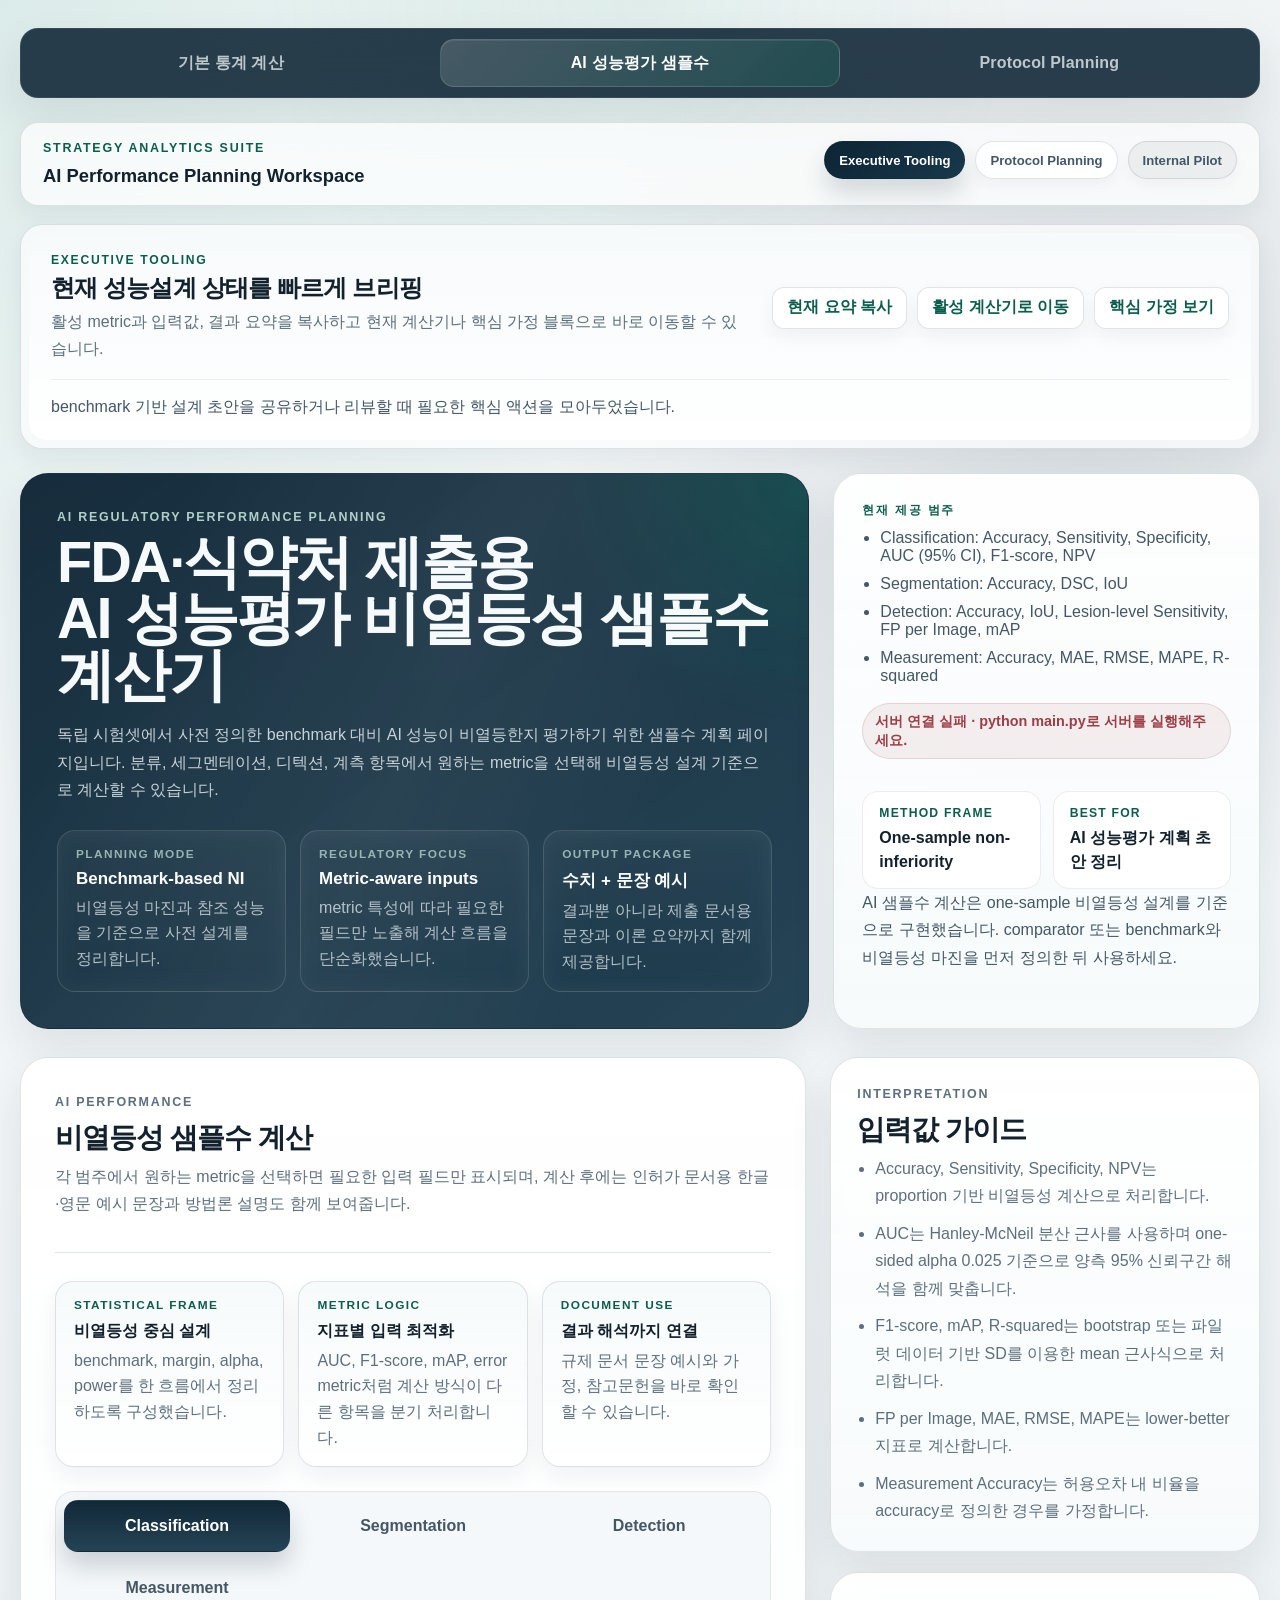
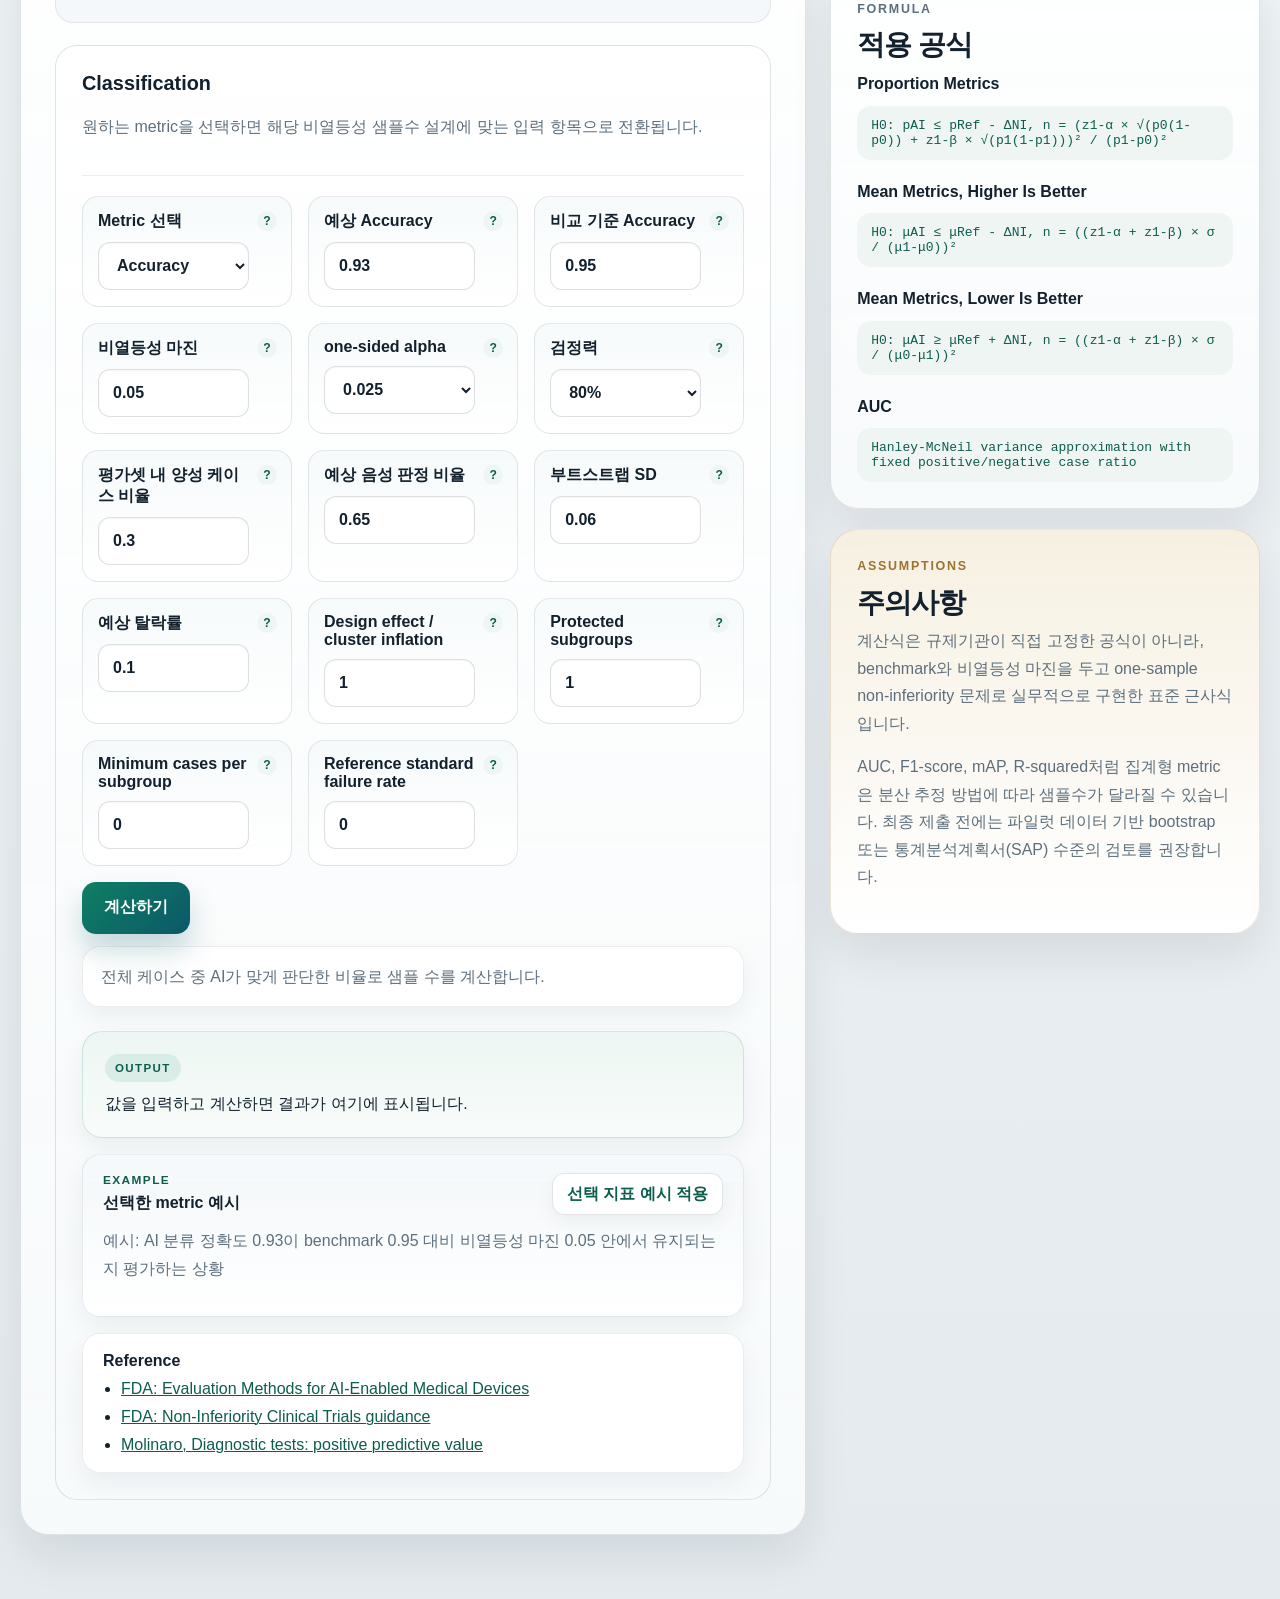
==== commit e6c78875: "feat : 인허가 내용 개선" ====
--- a/ai-performance.html
+++ b/ai-performance.html
@@ -8,22 +8,79 @@
 </head>
 <body class="page page-ai">
   <div class="page-shell">
+    <nav class="page-nav" aria-label="페이지 이동">
+      <a class="page-nav-link" href="/index.html">기본 통계 계산</a>
+      <a class="page-nav-link active" href="/ai-performance.html">AI 성능평가 샘플수</a>
+      <a class="page-nav-link" href="/protocol-planning">Protocol Planning</a>
+    </nav>
+
     <div class="workspace-bar">
       <div>
         <p class="workspace-kicker">Strategy Analytics Suite</p>
         <p class="workspace-title">AI Performance Planning Workspace</p>
       </div>
-      <div class="workspace-meta">
-        <span class="workspace-chip is-accent">Regulatory AI</span>
-        <span class="workspace-chip">Benchmark Design</span>
-        <span class="workspace-chip is-muted">Internal Pilot</span>
+      <div class="workspace-meta" aria-label="워크스페이스 기능">
+        <button class="workspace-chip is-accent active" type="button" data-workspace-mode="executive" aria-pressed="true">
+          Executive Tooling
+        </button>
+        <button class="workspace-chip" type="button" data-workspace-mode="protocol" aria-pressed="false">
+          Protocol Planning
+        </button>
+        <button class="workspace-chip is-muted" type="button" data-workspace-mode="pilot" aria-pressed="false">
+          Internal Pilot
+        </button>
       </div>
     </div>
 
-    <nav class="page-nav" aria-label="페이지 이동">
-      <a class="page-nav-link" href="/index.html">기본 통계 계산</a>
-      <a class="page-nav-link active" href="/ai-performance.html">AI 성능평가 샘플수</a>
-    </nav>
+    <section class="workspace-tools" aria-label="워크스페이스 도구">
+      <article class="workspace-tool-panel active" data-workspace-panel="executive">
+        <div class="workspace-tool-copy">
+          <p class="workspace-tool-kicker">Executive Tooling</p>
+          <h2>현재 성능설계 상태를 빠르게 브리핑</h2>
+          <p>활성 metric과 입력값, 결과 요약을 복사하고 현재 계산기나 핵심 가정 블록으로 바로 이동할 수 있습니다.</p>
+        </div>
+        <div class="workspace-tool-actions">
+          <button class="secondary-button" type="button" data-workspace-action="copy-summary">현재 요약 복사</button>
+          <button class="secondary-button" type="button" data-workspace-action="focus-calculator">활성 계산기로 이동</button>
+          <button class="secondary-button" type="button" data-workspace-action="open-assumptions">핵심 가정 보기</button>
+        </div>
+        <p class="workspace-tool-status" data-workspace-status aria-live="polite">
+          benchmark 기반 설계 초안을 공유하거나 리뷰할 때 필요한 핵심 액션을 모아두었습니다.
+        </p>
+      </article>
+
+      <article class="workspace-tool-panel" data-workspace-panel="protocol">
+        <div class="workspace-tool-copy">
+          <p class="workspace-tool-kicker">Protocol Planning</p>
+          <h2>활성 metric에 맞춘 설계 프리셋</h2>
+          <p>현재 선택한 AI metric 계산기에 baseline 또는 high-assurance 기본값을 적용하고 관련 공식을 바로 확인할 수 있습니다.</p>
+        </div>
+        <div class="workspace-tool-actions">
+          <button class="secondary-button" type="button" data-workspace-action="apply-baseline-plan">Baseline 기본값</button>
+          <button class="secondary-button" type="button" data-workspace-action="apply-high-assurance">High-assurance 기본값</button>
+          <button class="secondary-button" type="button" data-workspace-action="open-formula">공식 보기</button>
+        </div>
+        <p class="workspace-tool-status" data-workspace-status aria-live="polite">
+          alpha, power, dropout 같은 설계 변수부터 먼저 정리하고 싶은 흐름에 맞췄습니다.
+        </p>
+      </article>
+
+      <article class="workspace-tool-panel" data-workspace-panel="pilot">
+        <div class="workspace-tool-copy">
+          <p class="workspace-tool-kicker">Internal Pilot</p>
+          <h2>데모 입력과 서버 상태 점검</h2>
+          <p>현재 metric의 예시값을 즉시 불러오고, 결과를 비우거나 서버 헬스 체크를 다시 수행할 수 있습니다.</p>
+        </div>
+        <div class="workspace-tool-actions">
+          <button class="secondary-button" type="button" data-workspace-action="load-demo">예시값 불러오기</button>
+          <button class="secondary-button" type="button" data-workspace-action="clear-results">결과 초기화</button>
+          <button class="secondary-button" type="button" data-workspace-action="refresh-health">서버 상태 다시 확인</button>
+        </div>
+        <p class="workspace-tool-status" data-workspace-status aria-live="polite">
+          내부 데모나 metric 비교 전에 계산 상태를 빠르게 리셋하고 확인할 수 있습니다.
+        </p>
+      </article>
+    </section>
 
     <header class="hero">
       <div class="hero-copy">
@@ -173,7 +230,24 @@
                 <input name="dropout" type="number" min="0" max="0.9" step="0.01" value="0.1">
               </label>
 
+              <label>
+                Design effect / cluster inflation
+                <input name="designEffect" type="number" min="1" step="0.05" value="1">
+              </label>
+              <label>
+                Protected subgroups
+                <input name="subgroupCount" type="number" min="1" step="1" value="1">
+              </label>
+              <label>
+                Minimum cases per subgroup
+                <input name="minCasesPerSubgroup" type="number" min="0" step="1" value="0">
+              </label>
+              <label>
+                Reference standard failure rate
+                <input name="referenceReviewFailureRate" type="number" min="0" max="0.9" step="0.01" value="0">
+              </label>
               <button class="primary-button" type="submit">계산하기</button>
+
             </form>
 
             <p class="dynamic-help" data-dynamic-help></p>
@@ -256,7 +330,22 @@
                 예상 탈락률
                 <input name="dropout" type="number" min="0" max="0.9" step="0.01" value="0.1">
               </label>
-
+              <label>
+                Design effect / cluster inflation
+                <input name="designEffect" type="number" min="1" step="0.05" value="1">
+              </label>
+              <label>
+                Protected subgroups
+                <input name="subgroupCount" type="number" min="1" step="1" value="1">
+              </label>
+              <label>
+                Minimum cases per subgroup
+                <input name="minCasesPerSubgroup" type="number" min="0" step="1" value="0">
+              </label>
+              <label>
+                Reference standard failure rate
+                <input name="referenceReviewFailureRate" type="number" min="0" max="0.9" step="0.01" value="0">
+              </label>
               <button class="primary-button" type="submit">계산하기</button>
             </form>
 
@@ -350,7 +439,22 @@
                 예상 탈락률
                 <input name="dropout" type="number" min="0" max="0.9" step="0.01" value="0.1">
               </label>
-
+              <label>
+                Design effect / cluster inflation
+                <input name="designEffect" type="number" min="1" step="0.05" value="1">
+              </label>
+              <label>
+                Protected subgroups
+                <input name="subgroupCount" type="number" min="1" step="1" value="1">
+              </label>
+              <label>
+                Minimum cases per subgroup
+                <input name="minCasesPerSubgroup" type="number" min="0" step="1" value="0">
+              </label>
+              <label>
+                Reference standard failure rate
+                <input name="referenceReviewFailureRate" type="number" min="0" max="0.9" step="0.01" value="0">
+              </label>
               <button class="primary-button" type="submit">계산하기</button>
             </form>
 
@@ -436,7 +540,22 @@
                 예상 탈락률
                 <input name="dropout" type="number" min="0" max="0.9" step="0.01" value="0.1">
               </label>
-
+              <label>
+                Design effect / cluster inflation
+                <input name="designEffect" type="number" min="1" step="0.05" value="1">
+              </label>
+              <label>
+                Protected subgroups
+                <input name="subgroupCount" type="number" min="1" step="1" value="1">
+              </label>
+              <label>
+                Minimum cases per subgroup
+                <input name="minCasesPerSubgroup" type="number" min="0" step="1" value="0">
+              </label>
+              <label>
+                Reference standard failure rate
+                <input name="referenceReviewFailureRate" type="number" min="0" max="0.9" step="0.01" value="0">
+              </label>
               <button class="primary-button" type="submit">계산하기</button>
             </form>
 
--- a/styles.css
+++ b/styles.css
@@ -120,6 +120,7 @@
 }
 
 .workspace-bar,
+.workspace-tools,
 .page-nav,
 .hero-copy,
 .hero-card,
@@ -170,12 +171,15 @@
   display: flex;
   flex-wrap: wrap;
   gap: 10px;
+  align-items: center;
   justify-content: flex-end;
 }
 
 .workspace-chip {
+  appearance: none;
   display: inline-flex;
   align-items: center;
+  justify-content: center;
   min-height: 38px;
   padding: 0 14px;
   border: 1px solid var(--line);
@@ -185,6 +189,8 @@
   font-size: 0.82rem;
   font-weight: 700;
   box-shadow: 0 6px 14px rgba(17, 33, 45, 0.04);
+  cursor: pointer;
+  transition: transform 160ms ease, box-shadow 160ms ease, background 160ms ease, color 160ms ease, border-color 160ms ease;
 }
 
 .workspace-chip.is-accent {
@@ -195,6 +201,564 @@
 
 .workspace-chip.is-muted {
   background: rgba(18, 33, 45, 0.05);
+}
+
+.workspace-chip:hover,
+.workspace-chip:focus-visible {
+  outline: none;
+  transform: translateY(-1px);
+  box-shadow: 0 12px 22px rgba(17, 33, 45, 0.1);
+}
+
+.workspace-chip:disabled {
+  cursor: not-allowed;
+  opacity: 0.54;
+  transform: none;
+  box-shadow: none;
+}
+
+.workspace-chip[aria-pressed="true"] {
+  border-color: transparent;
+  background: linear-gradient(135deg, var(--surface-strong), var(--surface-strong-2));
+  color: #ffffff;
+  box-shadow: 0 14px 24px rgba(13, 36, 52, 0.16);
+}
+
+.workspace-tools {
+  margin-bottom: 24px;
+  padding: 8px;
+  border: 1px solid var(--line);
+  border-radius: var(--radius-lg);
+  background: rgba(255, 255, 255, 0.66);
+  backdrop-filter: blur(18px);
+  box-shadow: var(--shadow-sm);
+  animation: fade-up 0.55s cubic-bezier(0.2, 0.8, 0.2, 1) both;
+  animation-delay: 0.04s;
+}
+
+.workspace-tool-panel {
+  display: none;
+  grid-template-columns: minmax(0, 1.3fr) auto;
+  gap: 16px 22px;
+  align-items: center;
+  padding: 20px 22px;
+  border-radius: 18px;
+  background: linear-gradient(180deg, rgba(247, 250, 251, 0.98), rgba(255, 255, 255, 0.96));
+}
+
+.workspace-tool-panel.active {
+  display: grid;
+  animation: fade-up 0.24s ease both;
+}
+
+.workspace-tool-kicker {
+  margin: 0 0 8px;
+  font-size: 0.76rem;
+  font-weight: 800;
+  letter-spacing: 0.14em;
+  text-transform: uppercase;
+  color: var(--accent-deep);
+}
+
+.workspace-tool-copy h2 {
+  margin-bottom: 8px;
+  font-size: clamp(1.35rem, 1.9vw, 1.8rem);
+}
+
+.workspace-tool-copy p:last-child {
+  margin-bottom: 0;
+  color: var(--muted);
+  line-height: 1.68;
+}
+
+.workspace-tool-actions {
+  display: flex;
+  flex-wrap: wrap;
+  gap: 10px;
+  justify-content: flex-end;
+}
+
+.workspace-tool-status {
+  grid-column: 1 / -1;
+  margin: 0;
+  padding-top: 14px;
+  border-top: 1px solid rgba(18, 33, 45, 0.08);
+  color: var(--muted-strong);
+  line-height: 1.65;
+}
+
+.protocol-planning-view {
+  display: grid;
+  gap: 24px;
+  margin-bottom: 24px;
+}
+
+.protocol-checklist-view {
+  display: grid;
+  gap: 24px;
+  margin-bottom: 24px;
+}
+
+.protocol-hero {
+  display: grid;
+  grid-template-columns: minmax(0, 1.4fr) minmax(300px, 0.82fr);
+  gap: 24px;
+}
+
+.protocol-hero-copy,
+.protocol-hero-card,
+.protocol-planner-panel,
+.protocol-output-card {
+  border: 1px solid var(--line);
+  border-radius: var(--radius-xl);
+  box-shadow: var(--shadow-lg);
+}
+
+.protocol-hero-copy {
+  position: relative;
+  overflow: hidden;
+  padding: 34px;
+  background: linear-gradient(145deg, rgba(13, 36, 52, 0.98), rgba(22, 61, 83, 0.94));
+  color: #f6fafb;
+}
+
+.protocol-hero-copy::before {
+  content: "";
+  position: absolute;
+  inset: 0;
+  background:
+    radial-gradient(circle at top right, rgba(15, 127, 99, 0.28), transparent 24%),
+    linear-gradient(115deg, transparent 12%, rgba(255, 255, 255, 0.06) 48%, transparent 80%);
+}
+
+.protocol-hero-copy > * {
+  position: relative;
+  z-index: 1;
+}
+
+.protocol-hero-card {
+  padding: 28px;
+  background: linear-gradient(180deg, rgba(255, 255, 255, 0.97), rgba(247, 250, 251, 0.94));
+}
+
+.protocol-layout {
+  display: grid;
+  grid-template-columns: minmax(0, 1.55fr) minmax(300px, 0.78fr);
+  gap: 24px;
+  align-items: start;
+}
+
+.protocol-planner-panel {
+  padding: 32px;
+  background: linear-gradient(180deg, rgba(255, 255, 255, 0.98), rgba(248, 251, 252, 0.94));
+}
+
+.protocol-capability-tabs {
+  display: grid;
+  grid-template-columns: repeat(auto-fit, minmax(180px, 1fr));
+  gap: 10px;
+  margin: 26px 0 18px;
+}
+
+.protocol-capability-button {
+  min-height: 52px;
+  padding: 12px 16px;
+  border: 1px solid rgba(18, 33, 45, 0.12);
+  border-radius: 16px;
+  background: linear-gradient(180deg, rgba(246, 250, 251, 0.98), rgba(255, 255, 255, 0.96));
+  color: var(--muted-strong);
+  font-weight: 700;
+  cursor: pointer;
+  transition: transform 160ms ease, box-shadow 160ms ease, background 160ms ease, color 160ms ease, border-color 160ms ease;
+}
+
+.protocol-capability-button:hover,
+.protocol-capability-button:focus-visible {
+  outline: none;
+  transform: translateY(-1px);
+  box-shadow: var(--shadow-sm);
+}
+
+.protocol-capability-button.active {
+  border-color: transparent;
+  background: linear-gradient(135deg, var(--surface-strong), var(--surface-strong-2));
+  color: #ffffff;
+  box-shadow: 0 16px 28px rgba(13, 36, 52, 0.18);
+}
+
+.protocol-mode-banner {
+  margin-bottom: 18px;
+  padding: 16px 18px;
+  border: 1px solid rgba(15, 127, 99, 0.14);
+  border-radius: 18px;
+  background: linear-gradient(180deg, rgba(237, 246, 242, 0.92), rgba(255, 255, 255, 0.98));
+  color: var(--muted-strong);
+  line-height: 1.7;
+}
+
+.protocol-form {
+  display: grid;
+  grid-template-columns: repeat(auto-fit, minmax(220px, 1fr));
+  gap: 16px;
+}
+
+.protocol-form label {
+  display: flex;
+  flex-direction: column;
+  gap: 10px;
+  padding: 14px 15px 16px;
+  border: 1px solid rgba(18, 33, 45, 0.1);
+  border-radius: 16px;
+  background: linear-gradient(180deg, rgba(246, 250, 251, 0.92), rgba(255, 255, 255, 0.98));
+  color: var(--ink);
+  font-weight: 700;
+  transition: transform 160ms ease, border-color 160ms ease, box-shadow 160ms ease;
+}
+
+.protocol-form label:hover {
+  transform: translateY(-1px);
+  border-color: rgba(15, 127, 99, 0.2);
+  box-shadow: var(--shadow-sm);
+}
+
+.protocol-form input,
+.protocol-form select,
+.protocol-form textarea {
+  width: 100%;
+  min-height: 48px;
+  padding: 13px 14px;
+  border: 1px solid rgba(18, 33, 45, 0.14);
+  border-radius: 12px;
+  background: #ffffff;
+  color: var(--ink);
+  box-shadow: inset 0 1px 2px rgba(18, 33, 45, 0.04);
+}
+
+.protocol-form input:focus,
+.protocol-form select:focus,
+.protocol-form textarea:focus {
+  outline: none;
+  border-color: var(--accent);
+  box-shadow: 0 0 0 4px rgba(15, 127, 99, 0.12);
+}
+
+.protocol-action-row {
+  grid-column: 1 / -1;
+  display: flex;
+  flex-wrap: wrap;
+  gap: 12px;
+  align-items: center;
+}
+
+.protocol-help {
+  margin-bottom: 0;
+}
+
+.protocol-side-panel {
+  display: grid;
+  gap: 20px;
+}
+
+.protocol-info-card {
+  padding: 26px;
+}
+
+.protocol-output-card {
+  padding: 30px 32px;
+  background: linear-gradient(180deg, rgba(255, 255, 255, 0.98), rgba(248, 251, 252, 0.94));
+}
+
+.protocol-output-card.is-placeholder {
+  border-style: dashed;
+  background: linear-gradient(180deg, rgba(248, 251, 252, 0.94), rgba(255, 255, 255, 0.98));
+}
+
+.protocol-output-card.is-generated {
+  animation: fade-up 0.28s ease both;
+}
+
+.protocol-output-header {
+  display: flex;
+  flex-wrap: wrap;
+  gap: 16px;
+  align-items: flex-end;
+  justify-content: space-between;
+  padding-bottom: 18px;
+  border-bottom: 1px solid rgba(18, 33, 45, 0.08);
+}
+
+.protocol-output-header h2 {
+  margin-bottom: 8px;
+}
+
+.protocol-tag-row {
+  display: flex;
+  flex-wrap: wrap;
+  gap: 8px;
+}
+
+.protocol-tag {
+  display: inline-flex;
+  align-items: center;
+  min-height: 34px;
+  padding: 0 12px;
+  border-radius: 999px;
+  background: rgba(13, 36, 52, 0.06);
+  color: var(--accent-deep);
+  font-size: 0.82rem;
+  font-weight: 700;
+}
+
+.protocol-output-grid {
+  display: grid;
+  grid-template-columns: repeat(2, minmax(0, 1fr));
+  gap: 16px;
+  margin-top: 22px;
+}
+
+.protocol-placeholder {
+  margin-top: 22px;
+  padding: 22px;
+  border: 1px dashed rgba(18, 33, 45, 0.16);
+  border-radius: 18px;
+  background: rgba(255, 255, 255, 0.88);
+}
+
+.protocol-placeholder-title {
+  margin: 0 0 10px;
+  font-size: 1rem;
+  font-weight: 700;
+  color: var(--ink);
+}
+
+.protocol-output-section {
+  padding: 20px;
+  border: 1px solid rgba(18, 33, 45, 0.08);
+  border-radius: 18px;
+  background: #ffffff;
+  box-shadow: 0 10px 22px rgba(17, 33, 45, 0.04);
+}
+
+.protocol-output-section.is-wide {
+  grid-column: 1 / -1;
+}
+
+.protocol-output-section h3 {
+  margin-bottom: 10px;
+  font-size: 1.05rem;
+}
+
+.protocol-output-section p {
+  margin-bottom: 0;
+  color: var(--muted);
+  line-height: 1.72;
+}
+
+.protocol-flowchart {
+  display: grid;
+  gap: 10px;
+  margin-top: 8px;
+}
+
+.protocol-flow-step {
+  display: grid;
+  grid-template-columns: 54px minmax(0, 1fr);
+  gap: 14px 16px;
+  align-items: start;
+}
+
+.protocol-flow-badge {
+  display: inline-flex;
+  align-items: center;
+  justify-content: center;
+  width: 46px;
+  height: 46px;
+  border-radius: 16px;
+  background: linear-gradient(135deg, var(--surface-strong), var(--surface-strong-2));
+  color: #ffffff;
+  font-size: 0.82rem;
+  font-weight: 800;
+  letter-spacing: 0.08em;
+  box-shadow: 0 12px 24px rgba(13, 36, 52, 0.16);
+}
+
+.protocol-flowchart.is-realtime .protocol-flow-badge {
+  background: linear-gradient(135deg, var(--accent), #0b5868);
+}
+
+.protocol-flow-card {
+  padding: 18px 18px 16px;
+  border: 1px solid rgba(18, 33, 45, 0.08);
+  border-radius: 18px;
+  background: linear-gradient(180deg, rgba(246, 250, 251, 0.96), rgba(255, 255, 255, 0.98));
+  box-shadow: 0 12px 24px rgba(17, 33, 45, 0.05);
+}
+
+.protocol-flow-title {
+  margin: 0 0 8px;
+  font-size: 1rem;
+  font-weight: 700;
+  color: var(--ink);
+}
+
+.protocol-flow-detail {
+  margin: 0;
+  color: var(--muted);
+  line-height: 1.66;
+}
+
+.protocol-flow-arrow {
+  grid-column: 1 / -1;
+  justify-self: center;
+  position: relative;
+  width: 2px;
+  height: 24px;
+  background: linear-gradient(180deg, rgba(36, 68, 102, 0.18), rgba(15, 127, 99, 0.34));
+}
+
+.protocol-flow-arrow::after {
+  content: "";
+  position: absolute;
+  left: 50%;
+  bottom: -1px;
+  width: 10px;
+  height: 10px;
+  border-right: 2px solid rgba(15, 127, 99, 0.54);
+  border-bottom: 2px solid rgba(15, 127, 99, 0.54);
+  transform: translateX(-50%) rotate(45deg);
+  background: #ffffff;
+}
+
+.checklist-main-panel {
+  display: grid;
+  gap: 22px;
+}
+
+.checklist-progress-card,
+.checklist-section {
+  border: 1px solid rgba(18, 33, 45, 0.08);
+  border-radius: 20px;
+  background: linear-gradient(180deg, rgba(255, 255, 255, 0.98), rgba(247, 250, 251, 0.94));
+  box-shadow: var(--shadow-sm);
+}
+
+.checklist-progress-card {
+  display: grid;
+  gap: 14px;
+  padding: 22px 24px;
+}
+
+.checklist-progress-card h3 {
+  margin: 0;
+  font-size: 1.3rem;
+}
+
+.checklist-progress-track {
+  overflow: hidden;
+  width: 100%;
+  height: 12px;
+  border-radius: 999px;
+  background: rgba(18, 33, 45, 0.08);
+}
+
+.checklist-progress-bar {
+  display: block;
+  width: 0;
+  height: 100%;
+  border-radius: inherit;
+  background: linear-gradient(135deg, var(--accent), #0b5868);
+  transition: width 180ms ease;
+}
+
+.checklist-sections {
+  display: grid;
+  gap: 20px;
+}
+
+.checklist-section {
+  padding: 24px;
+}
+
+.checklist-section-header {
+  padding-bottom: 18px;
+  border-bottom: 1px solid rgba(18, 33, 45, 0.08);
+}
+
+.checklist-section-header h3 {
+  margin-bottom: 8px;
+}
+
+.checklist-section-header p:last-child {
+  margin-bottom: 0;
+  color: var(--muted);
+  line-height: 1.66;
+}
+
+.checklist-items {
+  display: grid;
+  gap: 12px;
+  margin-top: 18px;
+}
+
+.checklist-item {
+  display: grid;
+  grid-template-columns: auto minmax(0, 1fr);
+  gap: 14px;
+  align-items: start;
+  padding: 16px 18px;
+  border: 1px solid rgba(18, 33, 45, 0.08);
+  border-radius: 18px;
+  background: #ffffff;
+  box-shadow: 0 10px 22px rgba(17, 33, 45, 0.04);
+  cursor: pointer;
+  transition: transform 160ms ease, border-color 160ms ease, box-shadow 160ms ease, background 160ms ease;
+}
+
+.checklist-item:hover {
+  transform: translateY(-1px);
+  border-color: rgba(15, 127, 99, 0.18);
+  box-shadow: 0 14px 26px rgba(17, 33, 45, 0.07);
+}
+
+.checklist-item input {
+  width: 20px;
+  height: 20px;
+  margin-top: 2px;
+  accent-color: var(--accent);
+}
+
+.checklist-item.is-checked {
+  border-color: rgba(15, 127, 99, 0.18);
+  background: linear-gradient(180deg, rgba(237, 246, 242, 0.88), rgba(255, 255, 255, 0.98));
+}
+
+.checklist-item-copy {
+  display: block;
+}
+
+.checklist-item-title {
+  display: block;
+  color: var(--ink);
+  font-weight: 700;
+  line-height: 1.5;
+}
+
+.checklist-item-note {
+  display: block;
+  margin-top: 6px;
+  color: var(--muted);
+  line-height: 1.62;
+}
+
+.protocol-section-list {
+  margin: 0;
+  padding-left: 18px;
+  color: var(--muted);
+  line-height: 1.72;
+}
+
+.protocol-section-list li + li {
+  margin-top: 8px;
 }
 
 .page-nav {
@@ -690,6 +1254,10 @@
   box-shadow: 0 18px 30px rgba(11, 88, 104, 0.24);
 }
 
+.primary-button.is-success {
+  background: linear-gradient(135deg, #178768, #0d5d4f);
+}
+
 .primary-button:disabled {
   cursor: wait;
   opacity: 0.82;
@@ -705,6 +1273,13 @@
   background: #ffffff;
   color: var(--accent-deep);
   box-shadow: 0 8px 18px rgba(17, 33, 45, 0.05);
+}
+
+.secondary-button:disabled {
+  cursor: not-allowed;
+  opacity: 0.56;
+  transform: none;
+  box-shadow: none;
 }
 
 .result-card {
@@ -786,6 +1361,11 @@
   display: none;
 }
 
+.protocol-form [data-protocol-field][hidden],
+.protocol-form [data-protocol-field].field-hidden {
+  display: none !important;
+}
+
 .reference-title,
 .formula-title,
 .figure-title,
@@ -1068,9 +1648,22 @@
 }
 
 @media (max-width: 1080px) {
+  .protocol-hero,
+  .protocol-layout {
+    grid-template-columns: 1fr;
+  }
+
   .hero,
   .content-grid {
     grid-template-columns: 1fr;
+  }
+
+  .workspace-tool-panel {
+    grid-template-columns: 1fr;
+  }
+
+  .workspace-tool-actions {
+    justify-content: flex-start;
   }
 
   .hero-metrics,
@@ -1090,6 +1683,11 @@
   }
 
   .workspace-bar,
+  .workspace-tools,
+  .protocol-hero-copy,
+  .protocol-hero-card,
+  .protocol-planner-panel,
+  .protocol-output-card,
   .hero-copy,
   .hero-card,
   .calculator-panel,
@@ -1098,6 +1696,10 @@
     border-radius: 22px;
   }
 
+  .protocol-hero-copy,
+  .protocol-hero-card,
+  .protocol-planner-panel,
+  .protocol-output-card,
   .hero-copy,
   .calculator-panel,
   .hero-card,
@@ -1107,8 +1709,26 @@
 
   .hero-metrics,
   .hero-note-grid,
-  .tool-strip {
+  .tool-strip,
+  .workspace-tool-actions,
+  .protocol-output-grid {
     grid-template-columns: 1fr;
+  }
+
+  .workspace-tool-actions {
+    display: grid;
+  }
+
+  .protocol-action-row {
+    display: grid;
+  }
+
+  .protocol-flow-step {
+    grid-template-columns: 1fr;
+  }
+
+  .protocol-flow-arrow {
+    margin-left: 22px;
   }
 
   .tabs {
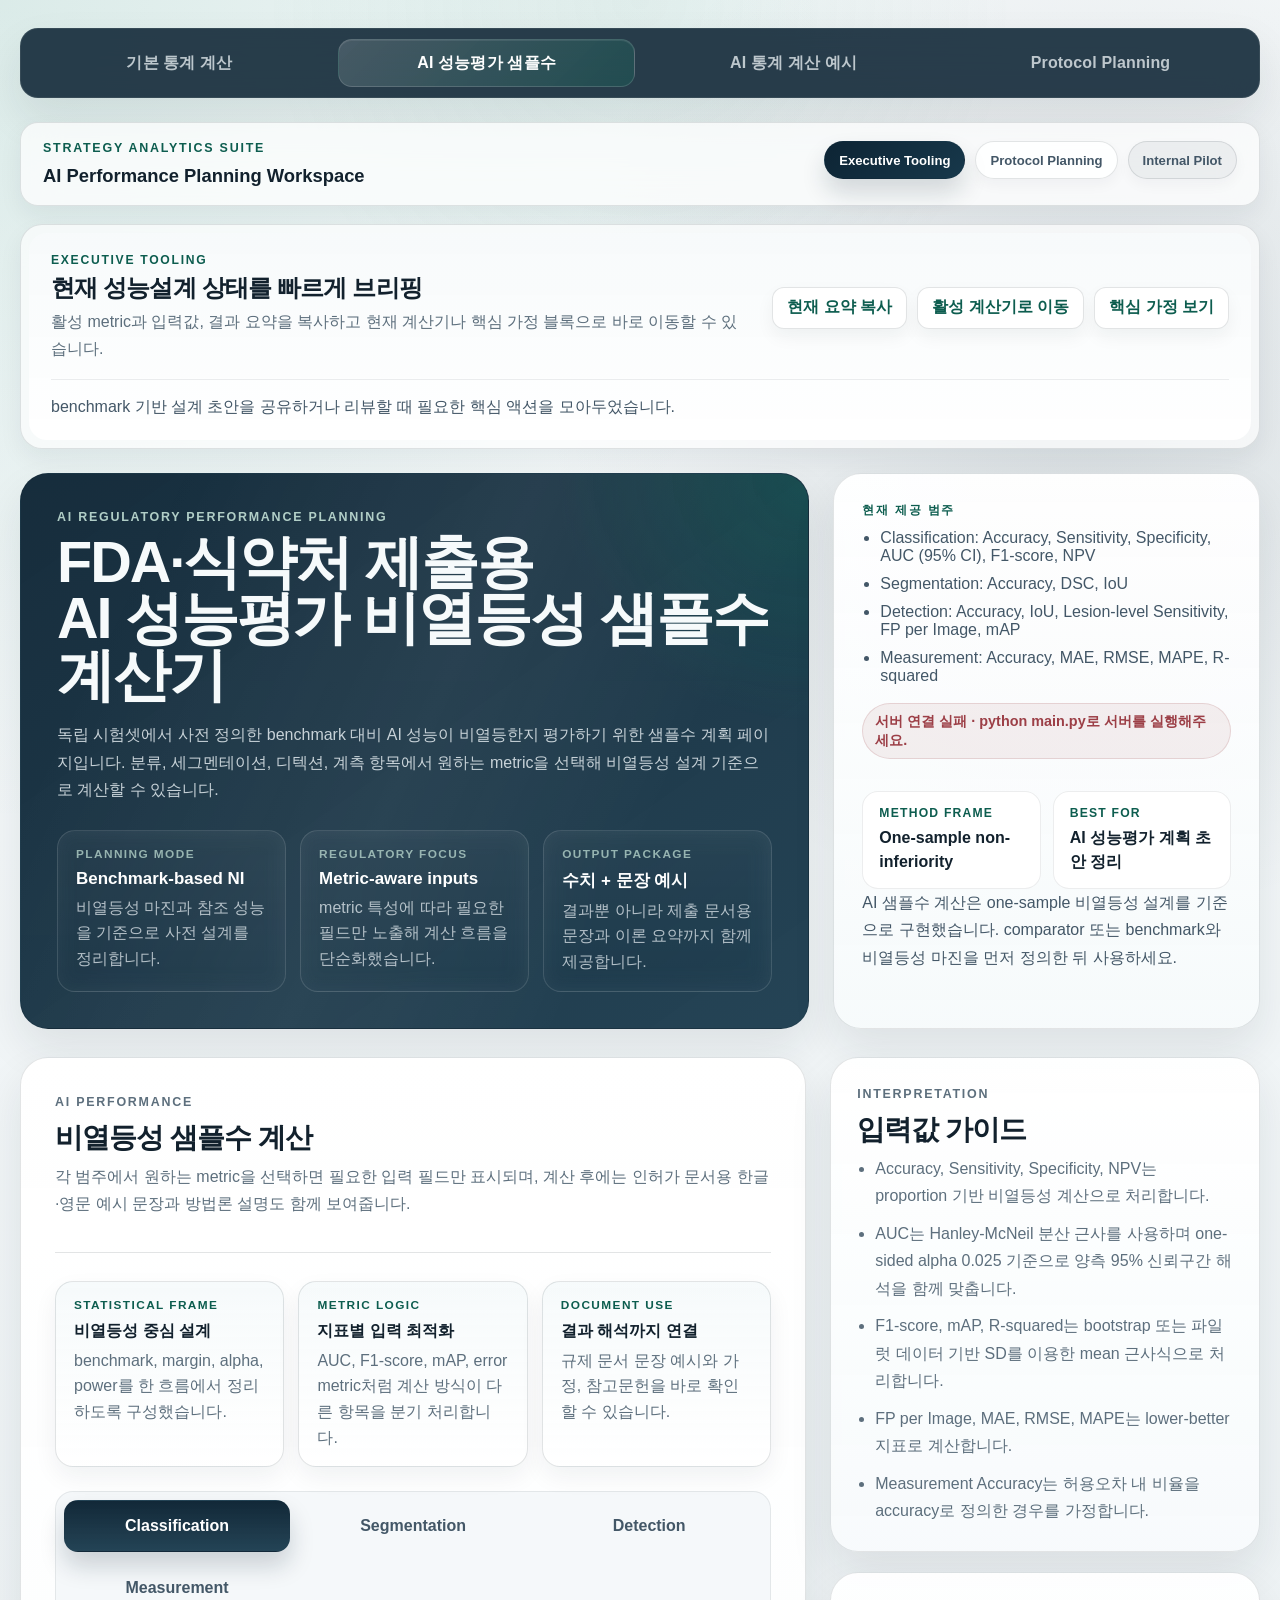
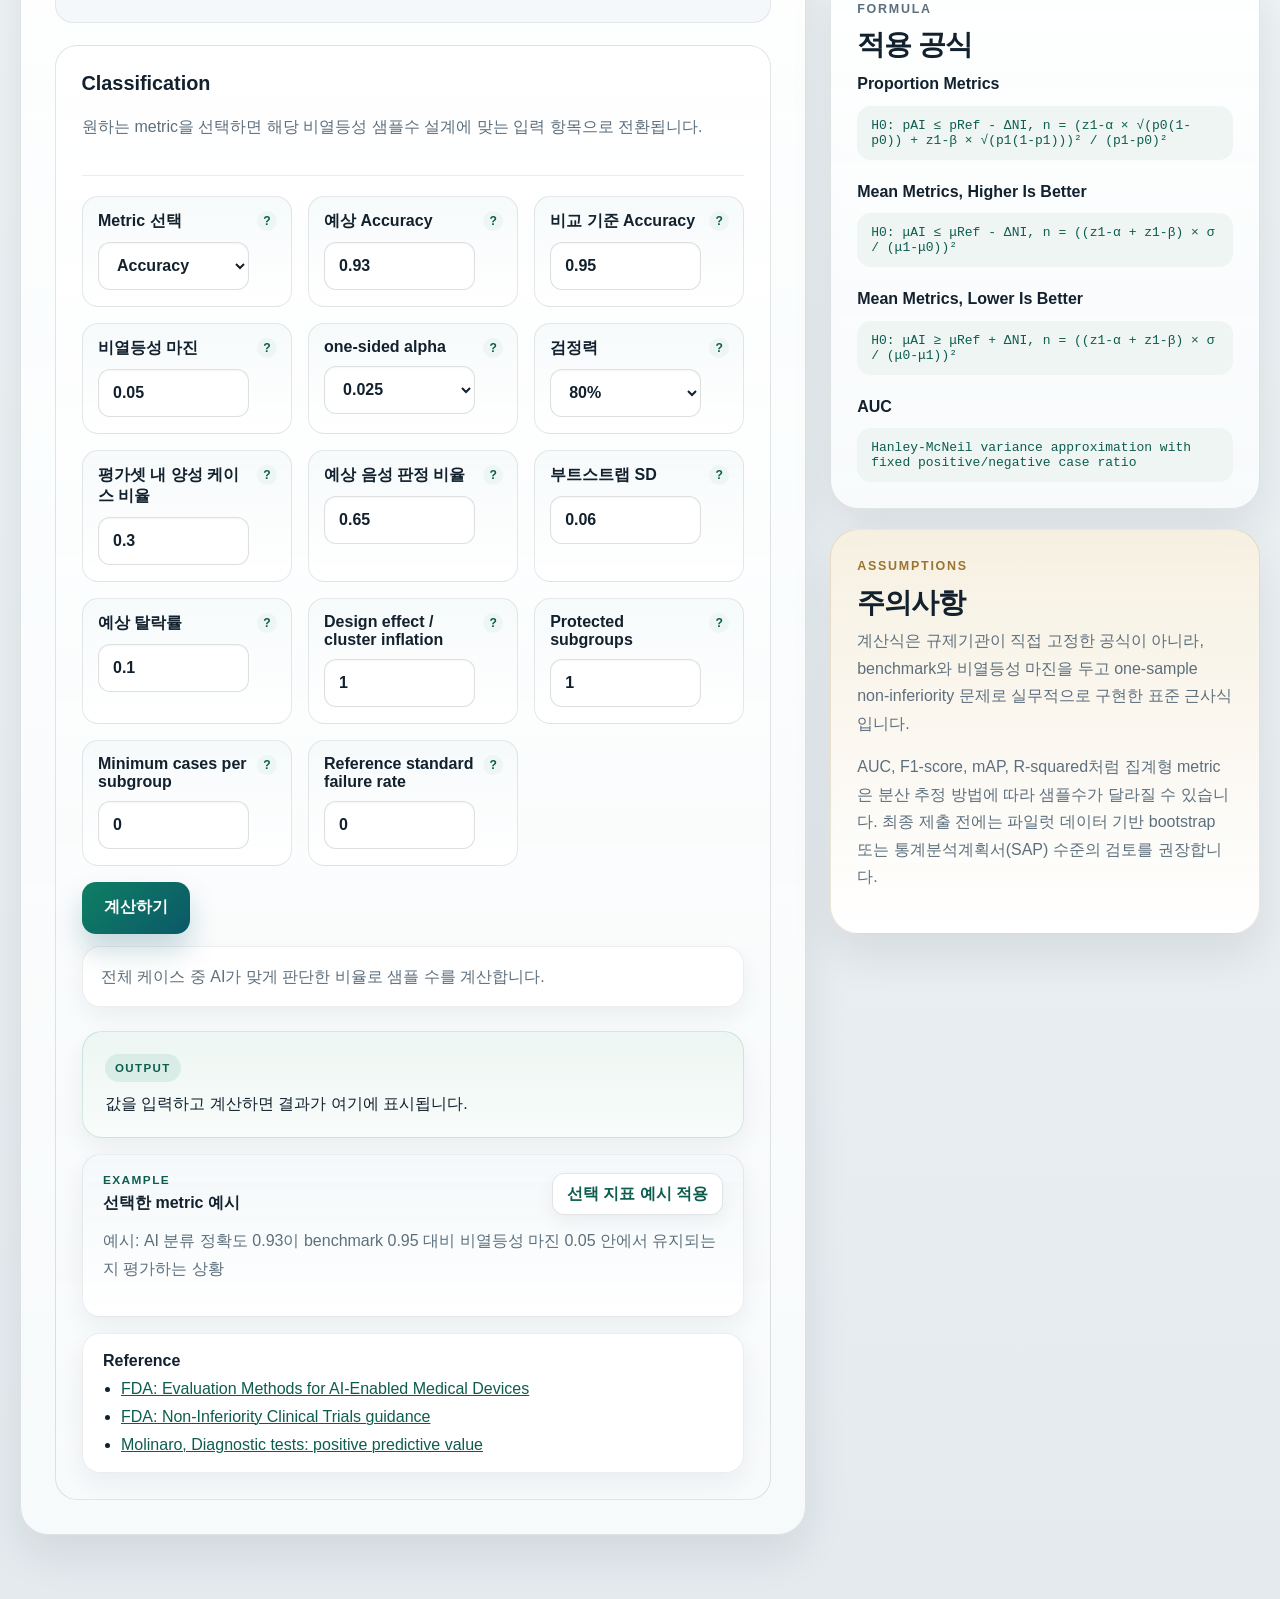
==== commit fca0da3c: "feat: AI 통계 계산 예시 탭 및 규제권역별 예시 생성 기능 추가 - 상단 네비게이션에 AI 통계 계산 예시 탭 추가 - AI 통계 계산 예시 전용 페이지와 라우트 연결 - " ====
--- a/ai-performance.html
+++ b/ai-performance.html
@@ -11,6 +11,7 @@
     <nav class="page-nav" aria-label="페이지 이동">
       <a class="page-nav-link" href="/index.html">기본 통계 계산</a>
       <a class="page-nav-link active" href="/ai-performance.html">AI 성능평가 샘플수</a>
+      <a class="page-nav-link" href="/ai-stat-examples">AI 통계 계산 예시</a>
       <a class="page-nav-link" href="/protocol-planning">Protocol Planning</a>
     </nav>
 
--- a/styles.css
+++ b/styles.css
@@ -360,6 +360,18 @@
   margin: 26px 0 18px;
 }
 
+.ai-stat-region-row {
+  display: flex;
+  flex-wrap: wrap;
+  gap: 10px;
+  margin: 0 0 20px;
+}
+
+.ai-stat-panel-stack {
+  position: sticky;
+  top: 20px;
+}
+
 .protocol-capability-button {
   min-height: 52px;
   padding: 12px 16px;
@@ -1482,6 +1494,11 @@
   color: var(--accent-deep);
 }
 
+.doc-card h4 {
+  margin: 0 0 10px;
+  font-size: 1rem;
+}
+
 .inline-formula-card,
 .figure-card,
 .parameter-table-wrap {
@@ -1672,6 +1689,10 @@
   }
 
   .info-panel {
+    position: static;
+  }
+
+  .ai-stat-panel-stack {
     position: static;
   }
 }
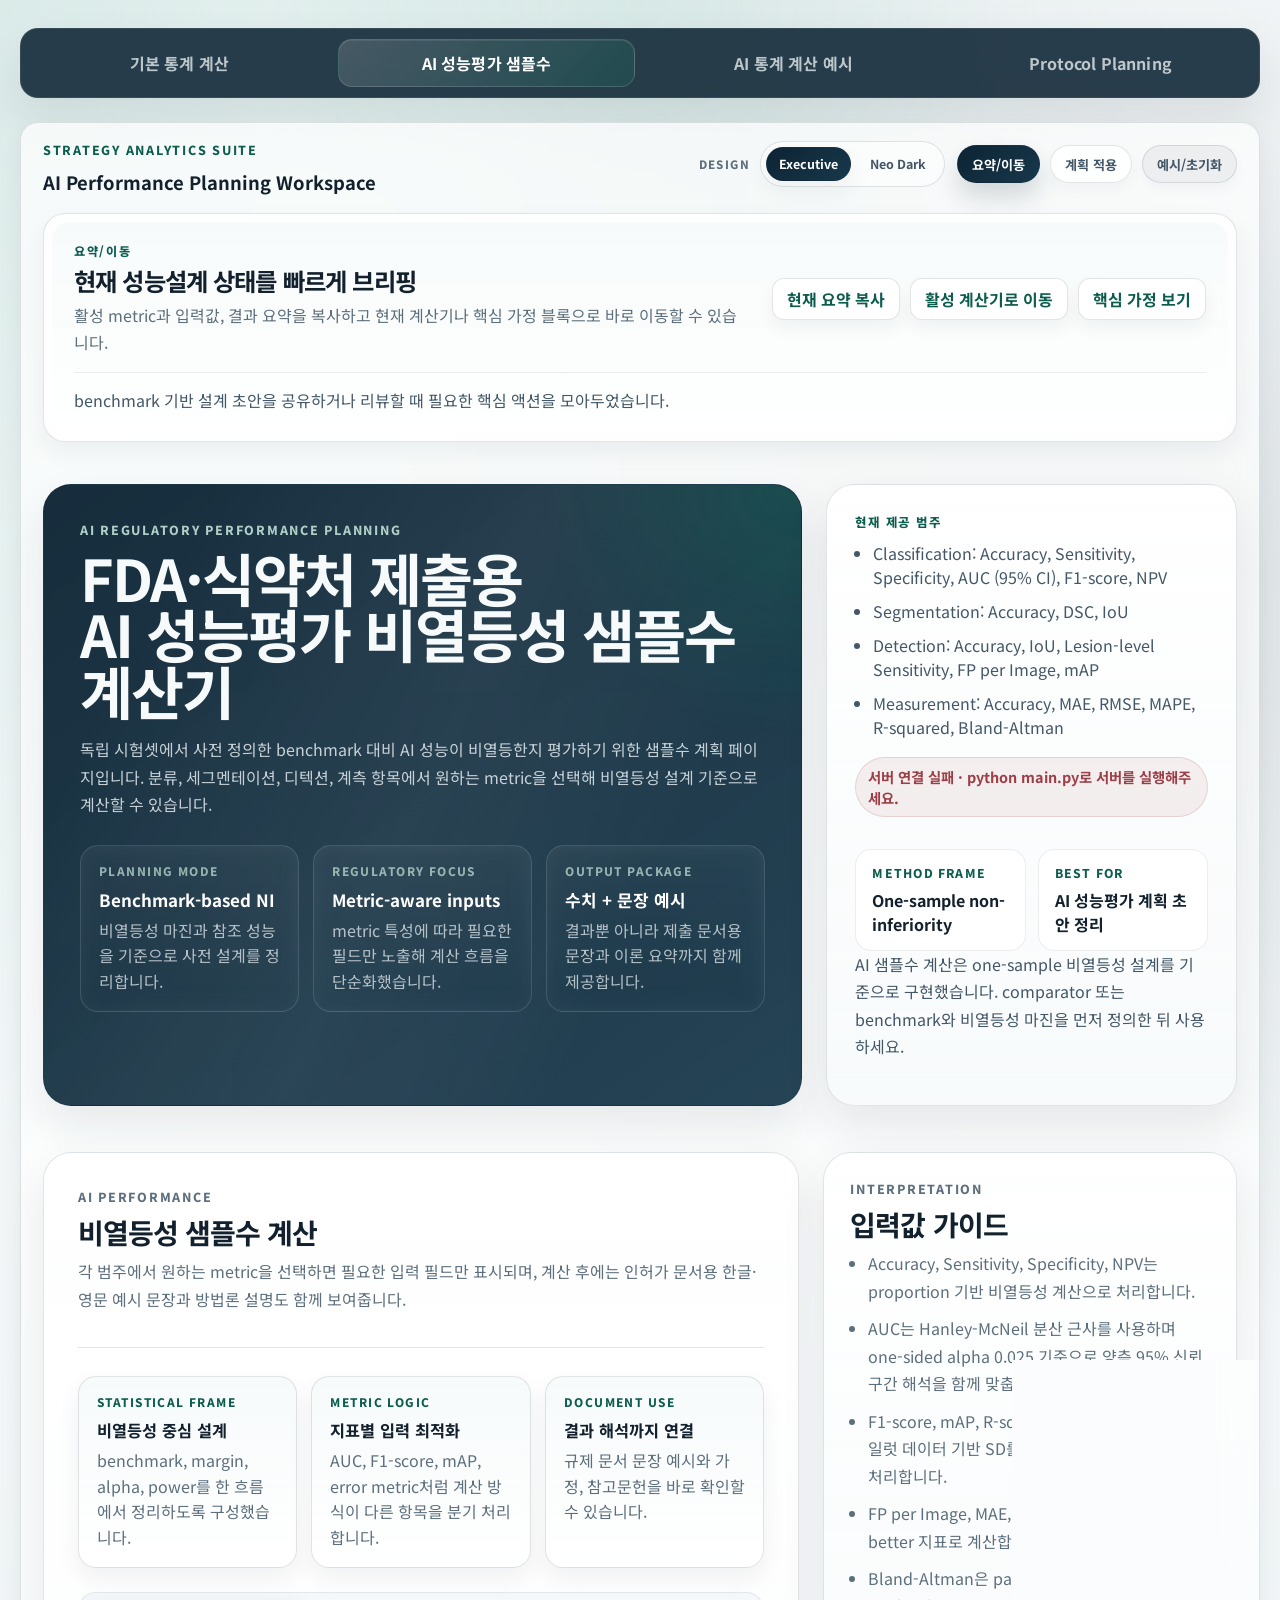
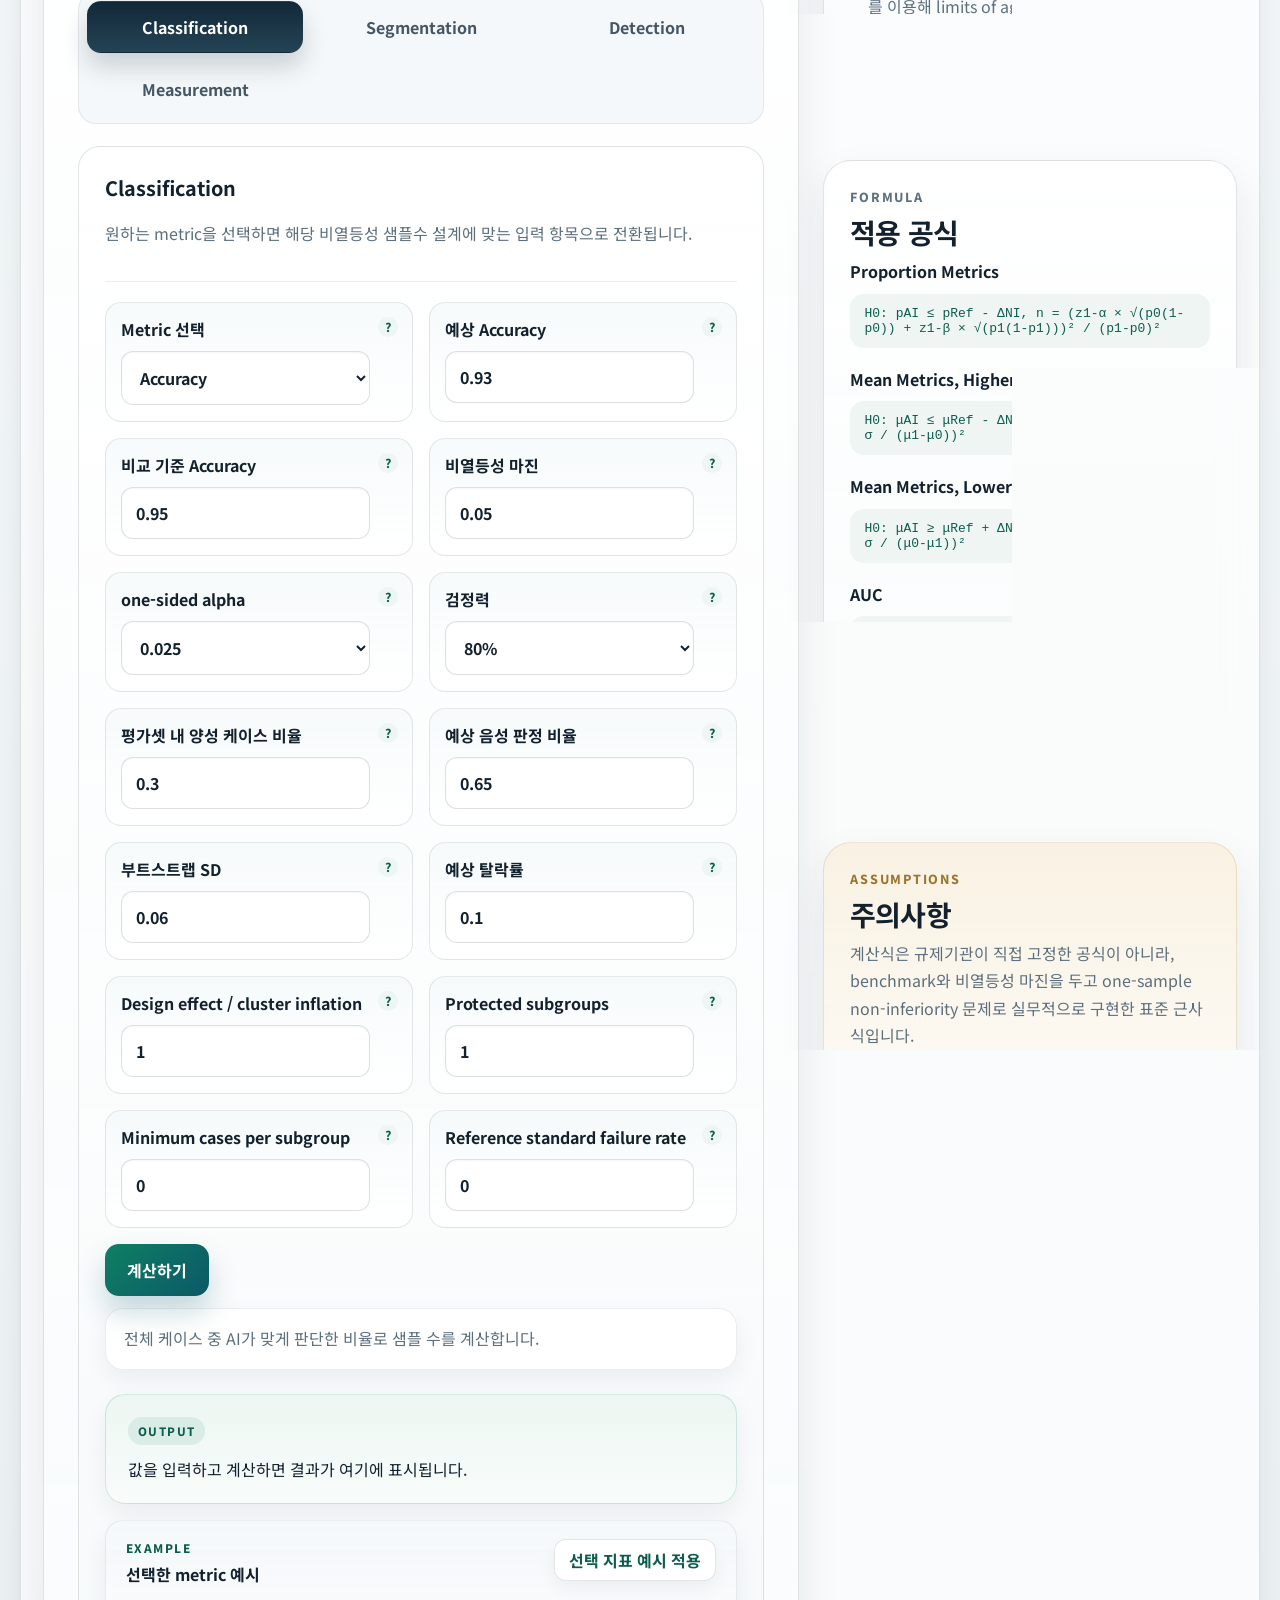
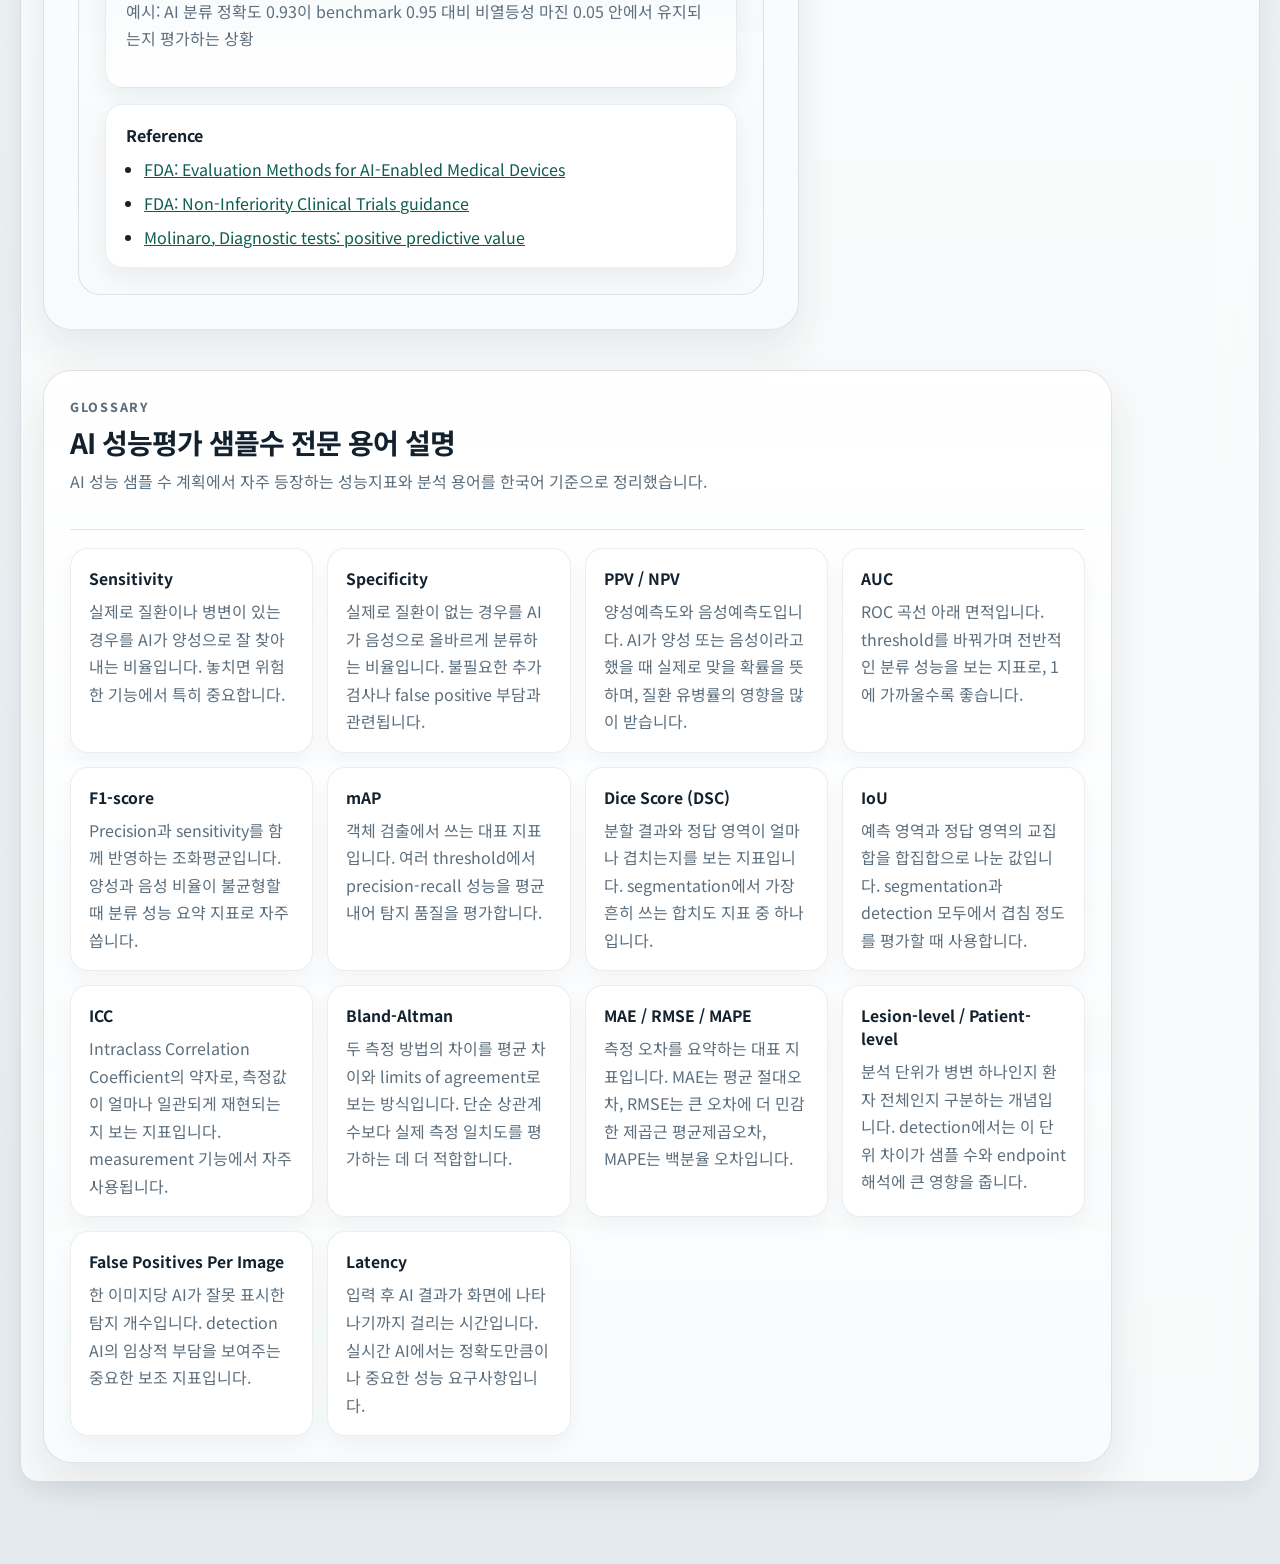
==== commit 470d7919: "feat: 프로토콜 플래닝 고도화 및 운영 배포 환경 구성 추가 - Protocol Planning 입력 항목과 초안 생성 로직 고도화 - 프로토콜 예시 채우기, 원상 복원, 체크" ====
--- a/ai-performance.html
+++ b/ai-performance.html
@@ -4,6 +4,18 @@
   <meta charset="UTF-8">
   <meta name="viewport" content="width=device-width, initial-scale=1.0">
   <title>AI 성능평가 비열등성 샘플수 계산기</title>
+  <script>
+    (function () {
+      try {
+        var theme = window.localStorage.getItem("statistics-web:theme");
+        if (theme) {
+          document.documentElement.setAttribute("data-theme", theme);
+        }
+      } catch (error) {
+        // Ignore theme bootstrap failures.
+      }
+    })();
+  </script>
   <link rel="stylesheet" href="styles.css">
 </head>
 <body class="page page-ai">
@@ -20,15 +32,23 @@
         <p class="workspace-kicker">Strategy Analytics Suite</p>
         <p class="workspace-title">AI Performance Planning Workspace</p>
       </div>
-      <div class="workspace-meta" aria-label="워크스페이스 기능">
+      <div class="workspace-bar-actions">
+        <div class="theme-switcher" aria-label="디자인 선택">
+          <span class="theme-switcher-label">Design</span>
+          <div class="theme-switcher-options" role="group" aria-label="디자인 테마">
+            <button class="theme-button" type="button" data-theme-option="executive-classic" aria-pressed="false">Executive</button>
+            <button class="theme-button" type="button" data-theme-option="neo-dark" aria-pressed="false">Neo Dark</button>
+          </div>
+        </div>
+        <div class="workspace-meta" aria-label="워크스페이스 기능">
         <button class="workspace-chip is-accent active" type="button" data-workspace-mode="executive" aria-pressed="true">
-          Executive Tooling
+          요약/이동
         </button>
         <button class="workspace-chip" type="button" data-workspace-mode="protocol" aria-pressed="false">
-          Protocol Planning
+          계획 적용
         </button>
         <button class="workspace-chip is-muted" type="button" data-workspace-mode="pilot" aria-pressed="false">
-          Internal Pilot
+          예시/초기화
         </button>
       </div>
     </div>
@@ -36,7 +56,7 @@
     <section class="workspace-tools" aria-label="워크스페이스 도구">
       <article class="workspace-tool-panel active" data-workspace-panel="executive">
         <div class="workspace-tool-copy">
-          <p class="workspace-tool-kicker">Executive Tooling</p>
+          <p class="workspace-tool-kicker">요약/이동</p>
           <h2>현재 성능설계 상태를 빠르게 브리핑</h2>
           <p>활성 metric과 입력값, 결과 요약을 복사하고 현재 계산기나 핵심 가정 블록으로 바로 이동할 수 있습니다.</p>
         </div>
@@ -52,7 +72,7 @@
 
       <article class="workspace-tool-panel" data-workspace-panel="protocol">
         <div class="workspace-tool-copy">
-          <p class="workspace-tool-kicker">Protocol Planning</p>
+          <p class="workspace-tool-kicker">계획 적용</p>
           <h2>활성 metric에 맞춘 설계 프리셋</h2>
           <p>현재 선택한 AI metric 계산기에 baseline 또는 high-assurance 기본값을 적용하고 관련 공식을 바로 확인할 수 있습니다.</p>
         </div>
@@ -68,7 +88,7 @@
 
       <article class="workspace-tool-panel" data-workspace-panel="pilot">
         <div class="workspace-tool-copy">
-          <p class="workspace-tool-kicker">Internal Pilot</p>
+          <p class="workspace-tool-kicker">예시/초기화</p>
           <h2>데모 입력과 서버 상태 점검</h2>
           <p>현재 metric의 예시값을 즉시 불러오고, 결과를 비우거나 서버 헬스 체크를 다시 수행할 수 있습니다.</p>
         </div>
@@ -115,7 +135,7 @@
           <li>Classification: Accuracy, Sensitivity, Specificity, AUC (95% CI), F1-score, NPV</li>
           <li>Segmentation: Accuracy, DSC, IoU</li>
           <li>Detection: Accuracy, IoU, Lesion-level Sensitivity, FP per Image, mAP</li>
-          <li>Measurement: Accuracy, MAE, RMSE, MAPE, R-squared</li>
+          <li>Measurement: Accuracy, MAE, RMSE, MAPE, R-squared, Bland-Altman</li>
         </ul>
         <p class="server-status" data-server-status>서버 연결 확인 중...</p>
         <div class="hero-note-grid">
@@ -491,7 +511,7 @@
           <section class="tab-panel" id="ai-measurement">
             <div class="panel-intro">
               <h3>Measurement</h3>
-              <p>Measurement는 accuracy 기반 proportion 설계와 error/regression 기반 mean 설계를 metric에 따라 다르게 적용합니다.</p>
+              <p>Measurement는 accuracy 기반 proportion 설계, error/regression 기반 mean 설계, Bland-Altman agreement 설계를 metric에 따라 다르게 적용합니다.</p>
             </div>
 
             <form class="calc-form metric-aware-form" data-calculator="ai-measurement" data-form-kind="measurement">
@@ -503,22 +523,23 @@
                   <option value="rmse">RMSE</option>
                   <option value="mape">MAPE</option>
                   <option value="r_squared">R-squared</option>
-                </select>
-              </label>
-              <label>
+                  <option value="bland_altman">Bland-Altman</option>
+                </select>
+              </label>
+              <label data-core-field="expectedValue">
                 <span data-label-key="expectedValue">예상 Accuracy</span>
                 <input name="expectedValue" type="number" min="0" step="0.01" value="0.9">
               </label>
-              <label>
+              <label data-core-field="benchmarkValue">
                 <span data-label-key="benchmarkValue">비교 기준 Accuracy</span>
                 <input name="benchmarkValue" type="number" min="0" step="0.01" value="0.94">
               </label>
-              <label>
-                비열등성 마진
+              <label data-core-field="nonInferiorityMargin">
+                <span data-label-key="nonInferiorityMargin">비열등성 마진</span>
                 <input name="nonInferiorityMargin" type="number" min="0.001" step="0.01" value="0.05">
               </label>
               <label>
-                one-sided alpha
+                <span data-label-key="alpha">one-sided alpha</span>
                 <select name="alpha">
                   <option value="0.05">0.05</option>
                   <option value="0.025" selected>0.025</option>
@@ -585,6 +606,8 @@
                 <li><a href="https://www.fda.gov/medical-devices/medical-device-regulatory-science-research-programs-conducted-osel/evaluation-methods-artificial-intelligence-ai-enabled-medical-devices-performance-assessment-and" target="_blank" rel="noopener noreferrer">FDA: Evaluation Methods for AI-Enabled Medical Devices</a></li>
                 <li><a href="https://www.fda.gov/regulatory-information/search-fda-guidance-documents/non-inferiority-clinical-trials" target="_blank" rel="noopener noreferrer">FDA: Non-Inferiority Clinical Trials guidance</a></li>
                 <li><a href="https://pmc.ncbi.nlm.nih.gov/articles/PMC5652499/" target="_blank" rel="noopener noreferrer">Benchmark-based one-sample non-inferiority for medical devices</a></li>
+                <li><a href="https://pubmed.ncbi.nlm.nih.gov/2868172/" target="_blank" rel="noopener noreferrer">Bland and Altman, agreement between two methods of clinical measurement</a></li>
+                <li><a href="https://doi.org/10.1515/ijb-2015-0039" target="_blank" rel="noopener noreferrer">Lu et al., sample size for Bland-Altman method</a></li>
               </ul>
             </section>
           </section>
@@ -600,6 +623,7 @@
               <li>AUC는 Hanley-McNeil 분산 근사를 사용하며 one-sided alpha 0.025 기준으로 양측 95% 신뢰구간 해석을 함께 맞춥니다.</li>
             <li>F1-score, mAP, R-squared는 bootstrap 또는 파일럿 데이터 기반 SD를 이용한 mean 근사식으로 처리합니다.</li>
             <li>FP per Image, MAE, RMSE, MAPE는 lower-better 지표로 계산합니다.</li>
+            <li>Bland-Altman은 paired difference의 평균과 SD를 이용해 limits of agreement의 신뢰구간이 허용 차이 안에 들어오도록 계획합니다.</li>
             <li>Measurement Accuracy는 허용오차 내 비율을 accuracy로 정의한 경우를 가정합니다.</li>
           </ul>
         </section>
@@ -623,6 +647,10 @@
             <p>AUC</p>
             <code>Hanley-McNeil variance approximation with fixed positive/negative case ratio</code>
           </div>
+          <div class="formula-block">
+            <p>Bland-Altman</p>
+            <code>Upper LoA = |d̄| + 1.96s, SE(LoA) ≈ √(3s² / n), n ≈ 3((z1-α/2 + z1-β) × s / (Δ - |d̄| - 1.96s))²</code>
+          </div>
         </section>
 
         <section class="info-card warning-card">
@@ -639,6 +667,73 @@
         </section>
       </aside>
     </main>
+
+    <section class="info-card protocol-glossary-card" aria-label="AI 성능평가 전문 용어 설명">
+        <div class="section-heading">
+          <p class="section-kicker">Glossary</p>
+          <h2>AI 성능평가 샘플수 전문 용어 설명</h2>
+          <p>AI 성능 샘플 수 계획에서 자주 등장하는 성능지표와 분석 용어를 한국어 기준으로 정리했습니다.</p>
+        </div>
+
+        <div class="protocol-glossary-grid">
+          <article class="protocol-glossary-item">
+            <h3>Sensitivity</h3>
+            <p>실제로 질환이나 병변이 있는 경우를 AI가 양성으로 잘 찾아내는 비율입니다. 놓치면 위험한 기능에서 특히 중요합니다.</p>
+          </article>
+          <article class="protocol-glossary-item">
+            <h3>Specificity</h3>
+            <p>실제로 질환이 없는 경우를 AI가 음성으로 올바르게 분류하는 비율입니다. 불필요한 추가 검사나 false positive 부담과 관련됩니다.</p>
+          </article>
+          <article class="protocol-glossary-item">
+            <h3>PPV / NPV</h3>
+            <p>양성예측도와 음성예측도입니다. AI가 양성 또는 음성이라고 했을 때 실제로 맞을 확률을 뜻하며, 질환 유병률의 영향을 많이 받습니다.</p>
+          </article>
+          <article class="protocol-glossary-item">
+            <h3>AUC</h3>
+            <p>ROC 곡선 아래 면적입니다. threshold를 바꿔가며 전반적인 분류 성능을 보는 지표로, 1에 가까울수록 좋습니다.</p>
+          </article>
+          <article class="protocol-glossary-item">
+            <h3>F1-score</h3>
+            <p>Precision과 sensitivity를 함께 반영하는 조화평균입니다. 양성과 음성 비율이 불균형할 때 분류 성능 요약 지표로 자주 씁니다.</p>
+          </article>
+          <article class="protocol-glossary-item">
+            <h3>mAP</h3>
+            <p>객체 검출에서 쓰는 대표 지표입니다. 여러 threshold에서 precision-recall 성능을 평균내어 탐지 품질을 평가합니다.</p>
+          </article>
+          <article class="protocol-glossary-item">
+            <h3>Dice Score (DSC)</h3>
+            <p>분할 결과와 정답 영역이 얼마나 겹치는지를 보는 지표입니다. segmentation에서 가장 흔히 쓰는 합치도 지표 중 하나입니다.</p>
+          </article>
+          <article class="protocol-glossary-item">
+            <h3>IoU</h3>
+            <p>예측 영역과 정답 영역의 교집합을 합집합으로 나눈 값입니다. segmentation과 detection 모두에서 겹침 정도를 평가할 때 사용합니다.</p>
+          </article>
+          <article class="protocol-glossary-item">
+            <h3>ICC</h3>
+            <p>Intraclass Correlation Coefficient의 약자로, 측정값이 얼마나 일관되게 재현되는지 보는 지표입니다. measurement 기능에서 자주 사용됩니다.</p>
+          </article>
+          <article class="protocol-glossary-item">
+            <h3>Bland-Altman</h3>
+            <p>두 측정 방법의 차이를 평균 차이와 limits of agreement로 보는 방식입니다. 단순 상관계수보다 실제 측정 일치도를 평가하는 데 더 적합합니다.</p>
+          </article>
+          <article class="protocol-glossary-item">
+            <h3>MAE / RMSE / MAPE</h3>
+            <p>측정 오차를 요약하는 대표 지표입니다. MAE는 평균 절대오차, RMSE는 큰 오차에 더 민감한 제곱근 평균제곱오차, MAPE는 백분율 오차입니다.</p>
+          </article>
+          <article class="protocol-glossary-item">
+            <h3>Lesion-level / Patient-level</h3>
+            <p>분석 단위가 병변 하나인지 환자 전체인지 구분하는 개념입니다. detection에서는 이 단위 차이가 샘플 수와 endpoint 해석에 큰 영향을 줍니다.</p>
+          </article>
+          <article class="protocol-glossary-item">
+            <h3>False Positives Per Image</h3>
+            <p>한 이미지당 AI가 잘못 표시한 탐지 개수입니다. detection AI의 임상적 부담을 보여주는 중요한 보조 지표입니다.</p>
+          </article>
+          <article class="protocol-glossary-item">
+            <h3>Latency</h3>
+            <p>입력 후 AI 결과가 화면에 나타나기까지 걸리는 시간입니다. 실시간 AI에서는 정확도만큼이나 중요한 성능 요구사항입니다.</p>
+          </article>
+        </div>
+    </section>
   </div>
 
   <script src="app.js"></script>
--- a/styles.css
+++ b/styles.css
@@ -1,3 +1,5 @@
+@import url('https://fonts.googleapis.com/css2?family=Sora:wght@300;400;500;600;700;800&family=Noto+Sans+KR:wght@400;500;700;800&family=JetBrains+Mono:wght@400;500&display=swap');
+
 :root {
   --bg: #edf2f4;
   --bg-strong: #e4eaee;
@@ -11,6 +13,7 @@
   --muted-strong: #435767;
   --line: rgba(18, 33, 45, 0.12);
   --line-strong: rgba(18, 33, 45, 0.18);
+  --line-accent: rgba(15, 127, 99, 0.22);
   --accent: #0f7f63;
   --accent-deep: #0d5d4f;
   --accent-soft: #edf6f2;
@@ -20,6 +23,7 @@
   --shadow-xl: 0 34px 76px rgba(17, 33, 45, 0.12);
   --shadow-lg: 0 20px 44px rgba(17, 33, 45, 0.09);
   --shadow-sm: 0 10px 24px rgba(17, 33, 45, 0.06);
+  --glow-accent: 0 0 32px rgba(15, 127, 99, 0.18);
   --radius-xl: 28px;
   --radius-lg: 22px;
   --radius-md: 18px;
@@ -167,6 +171,73 @@
   color: var(--ink);
 }
 
+.workspace-bar-actions {
+  display: flex;
+  flex-wrap: wrap;
+  gap: 12px;
+  align-items: center;
+  justify-content: flex-end;
+}
+
+.theme-switcher {
+  display: flex;
+  flex-wrap: wrap;
+  gap: 10px;
+  align-items: center;
+  justify-content: flex-end;
+}
+
+.theme-switcher-label {
+  margin: 0;
+  font-size: 0.72rem;
+  font-weight: 800;
+  letter-spacing: 0.12em;
+  text-transform: uppercase;
+  color: var(--muted);
+}
+
+.theme-switcher-options {
+  display: flex;
+  flex-wrap: wrap;
+  gap: 6px;
+  padding: 5px;
+  border: 1px solid var(--line);
+  border-radius: 999px;
+  background: rgba(255, 255, 255, 0.52);
+  box-shadow: inset 0 1px 0 rgba(255, 255, 255, 0.38);
+}
+
+.theme-button {
+  appearance: none;
+  display: inline-flex;
+  align-items: center;
+  justify-content: center;
+  min-height: 34px;
+  padding: 0 12px;
+  border: 1px solid transparent;
+  border-radius: 999px;
+  background: transparent;
+  color: var(--muted-strong);
+  font-size: 0.78rem;
+  font-weight: 700;
+  cursor: pointer;
+  transition: transform 160ms ease, box-shadow 160ms ease, background 160ms ease, color 160ms ease, border-color 160ms ease;
+}
+
+.theme-button:hover,
+.theme-button:focus-visible {
+  outline: none;
+  transform: translateY(-1px);
+  color: var(--ink);
+  background: rgba(255, 255, 255, 0.5);
+}
+
+.theme-button[aria-pressed="true"] {
+  background: linear-gradient(135deg, var(--surface-strong), var(--surface-strong-2));
+  color: #ffffff;
+  box-shadow: var(--shadow-sm);
+}
+
 .workspace-meta {
   display: flex;
   flex-wrap: wrap;
@@ -414,6 +485,34 @@
   gap: 16px;
 }
 
+.protocol-form-section {
+  grid-column: 1 / -1;
+  padding: 18px 20px;
+  border: 1px solid rgba(18, 33, 45, 0.08);
+  border-radius: 18px;
+  background: linear-gradient(180deg, rgba(13, 36, 52, 0.05), rgba(255, 255, 255, 0.98));
+}
+
+.protocol-form-section-kicker {
+  margin: 0 0 8px;
+  font-size: 0.74rem;
+  font-weight: 800;
+  letter-spacing: 0.08em;
+  text-transform: uppercase;
+  color: var(--accent-deep);
+}
+
+.protocol-form-section h3 {
+  margin: 0 0 8px;
+  font-size: 1rem;
+}
+
+.protocol-form-section p {
+  margin: 0;
+  color: var(--muted);
+  line-height: 1.7;
+}
+
 .protocol-form label {
   display: flex;
   flex-direction: column;
@@ -425,6 +524,10 @@
   color: var(--ink);
   font-weight: 700;
   transition: transform 160ms ease, border-color 160ms ease, box-shadow 160ms ease;
+}
+
+.protocol-form label.is-wide {
+  grid-column: 1 / -1;
 }
 
 .protocol-form label:hover {
@@ -446,6 +549,12 @@
   box-shadow: inset 0 1px 2px rgba(18, 33, 45, 0.04);
 }
 
+.protocol-form textarea {
+  min-height: 116px;
+  resize: vertical;
+  line-height: 1.6;
+}
+
 .protocol-form input:focus,
 .protocol-form select:focus,
 .protocol-form textarea:focus {
@@ -487,6 +596,42 @@
 
 .protocol-output-card.is-generated {
   animation: fade-up 0.28s ease both;
+}
+
+.protocol-glossary-card {
+  grid-column: 1 / -1;
+  position: relative;
+  z-index: 8;
+  margin-top: 22px;
+  padding: 30px 32px;
+  background: linear-gradient(180deg, rgba(255, 255, 255, 0.98), rgba(245, 249, 250, 0.94));
+}
+
+.protocol-glossary-grid {
+  display: grid;
+  grid-template-columns: repeat(auto-fit, minmax(220px, 1fr));
+  gap: 14px;
+  margin-top: 18px;
+}
+
+.protocol-glossary-item {
+  padding: 18px 18px 16px;
+  border: 1px solid rgba(18, 33, 45, 0.08);
+  border-radius: 18px;
+  background: #ffffff;
+  box-shadow: 0 10px 22px rgba(17, 33, 45, 0.04);
+}
+
+.protocol-glossary-item h3 {
+  margin: 0 0 8px;
+  font-size: 0.98rem;
+  color: var(--ink);
+}
+
+.protocol-glossary-item p {
+  margin: 0;
+  color: var(--muted);
+  line-height: 1.7;
 }
 
 .protocol-output-header {
@@ -1029,6 +1174,7 @@
 }
 
 .calculator-panel {
+  min-width: 0;
   padding: 34px;
   background: linear-gradient(180deg, rgba(255, 255, 255, 0.96), rgba(248, 251, 252, 0.93));
   animation-delay: 0.22s;
@@ -1109,6 +1255,7 @@
 
 .tab-panel {
   display: none;
+  min-width: 0;
   padding: 26px;
   border: 1px solid var(--line);
   border-radius: var(--radius-lg);
@@ -1296,6 +1443,7 @@
 
 .result-card {
   margin-top: 24px;
+  min-width: 0;
   padding: 22px;
   border: 1px solid rgba(15, 127, 99, 0.16);
   border-radius: 20px;
@@ -1449,6 +1597,7 @@
 
 .result-section {
   margin-top: 22px;
+  min-width: 0;
   padding-top: 20px;
   border-top: 1px solid rgba(15, 127, 99, 0.12);
 }
@@ -1558,11 +1707,13 @@
 }
 
 .parameter-table-wrap {
+  max-width: 100%;
   overflow-x: auto;
 }
 
 .parameter-table {
   width: 100%;
+  table-layout: fixed;
   border-collapse: collapse;
   border-radius: 14px;
   overflow: hidden;
@@ -1575,6 +1726,8 @@
   border-bottom: 1px solid rgba(18, 33, 45, 0.08);
   text-align: left;
   vertical-align: top;
+  overflow-wrap: anywhere;
+  word-break: break-word;
 }
 
 .parameter-table th {
@@ -1601,6 +1754,8 @@
 .info-panel {
   position: sticky;
   top: 20px;
+  z-index: 6;
+  align-self: start;
   display: grid;
   gap: 20px;
 }
@@ -1652,6 +1807,367 @@
   background: rgba(154, 116, 48, 0.08);
 }
 
+html[data-theme="neo-dark"] {
+  --bg: #070b14;
+  --bg-strong: #0b1020;
+  --surface: rgba(14, 21, 37, 0.92);
+  --surface-solid: #0e1525;
+  --surface-muted: #131c30;
+  --surface-strong: #192338;
+  --surface-strong-2: #1d2840;
+  --ink: #e8edf8;
+  --muted: #7a8ba8;
+  --muted-strong: #9aaac4;
+  --line: rgba(255, 255, 255, 0.06);
+  --line-strong: rgba(255, 255, 255, 0.12);
+  --line-accent: rgba(14, 216, 160, 0.22);
+  --accent: #0ed8a0;
+  --accent-deep: #09a879;
+  --accent-soft: rgba(14, 216, 160, 0.08);
+  --signal: #f5c542;
+  --signal-soft: rgba(245, 197, 66, 0.1);
+  --danger: #ff6b7a;
+  --shadow-xl: 0 32px 80px rgba(0, 0, 0, 0.6);
+  --shadow-lg: 0 18px 48px rgba(0, 0, 0, 0.45);
+  --shadow-sm: 0 4px 16px rgba(0, 0, 0, 0.28);
+  --glow-accent: 0 0 32px rgba(14, 216, 160, 0.2);
+  --radius-xl: 24px;
+  --radius-lg: 18px;
+  --radius-md: 14px;
+  --radius-sm: 10px;
+  color-scheme: dark;
+}
+
+html[data-theme="neo-dark"] body {
+  font-family: "Sora", "Noto Sans KR", "Apple SD Gothic Neo", "Malgun Gothic", sans-serif;
+  font-size: 15px;
+  color: var(--ink);
+  background-color: var(--bg);
+  background-image:
+    radial-gradient(ellipse 80% 50% at 10% -5%, rgba(14, 216, 160, 0.07) 0%, transparent 60%),
+    radial-gradient(ellipse 60% 40% at 90% 5%, rgba(110, 124, 255, 0.06) 0%, transparent 55%),
+    radial-gradient(ellipse 100% 60% at 50% 100%, rgba(14, 216, 160, 0.04) 0%, transparent 60%);
+  -webkit-font-smoothing: antialiased;
+}
+
+html[data-theme="neo-dark"] body::before {
+  background-image:
+    linear-gradient(rgba(255, 255, 255, 0.03) 1px, transparent 1px),
+    linear-gradient(90deg, rgba(255, 255, 255, 0.03) 1px, transparent 1px);
+  background-size: 48px 48px;
+  mask-image: linear-gradient(180deg, rgba(0, 0, 0, 0.6) 0%, transparent 70%);
+}
+
+html[data-theme="neo-dark"] body::after {
+  background: url("data:image/svg+xml,%3Csvg viewBox='0 0 200 200' xmlns='http://www.w3.org/2000/svg'%3E%3Cfilter id='n'%3E%3CfeTurbulence type='fractalNoise' baseFrequency='0.9' numOctaves='4' stitchTiles='stitch'/%3E%3C/filter%3E%3Crect width='100%25' height='100%25' filter='url(%23n)' opacity='0.03'/%3E%3C/svg%3E");
+  background-size: 220px 220px;
+  opacity: 0.7;
+}
+
+html[data-theme="neo-dark"] h1,
+html[data-theme="neo-dark"] h2 {
+  font-family: "Sora", "Noto Sans KR", sans-serif;
+  letter-spacing: -0.04em;
+}
+
+html[data-theme="neo-dark"] h1 {
+  font-weight: 800;
+  line-height: 0.96;
+  background: linear-gradient(135deg, #ffffff 30%, var(--accent) 100%);
+  -webkit-background-clip: text;
+  -webkit-text-fill-color: transparent;
+  background-clip: text;
+}
+
+html[data-theme="neo-dark"] .workspace-kicker,
+html[data-theme="neo-dark"] .section-kicker,
+html[data-theme="neo-dark"] .card-label,
+html[data-theme="neo-dark"] .eyebrow,
+html[data-theme="neo-dark"] .workspace-tool-kicker,
+html[data-theme="neo-dark"] .tool-strip-label,
+html[data-theme="neo-dark"] .hero-note-label,
+html[data-theme="neo-dark"] .example-kicker,
+html[data-theme="neo-dark"] .doc-lang {
+  color: var(--accent);
+}
+
+html[data-theme="neo-dark"] .page-nav,
+html[data-theme="neo-dark"] .workspace-bar,
+html[data-theme="neo-dark"] .workspace-tools {
+  border-color: var(--line);
+  background: rgba(13, 21, 37, 0.8);
+  backdrop-filter: blur(24px);
+  -webkit-backdrop-filter: blur(24px);
+  box-shadow: var(--shadow-lg), inset 0 1px 0 rgba(255, 255, 255, 0.05);
+}
+
+html[data-theme="neo-dark"] .page-nav-link {
+  color: var(--muted);
+}
+
+html[data-theme="neo-dark"] .page-nav-link:hover,
+html[data-theme="neo-dark"] .page-nav-link:focus-visible {
+  color: var(--ink);
+  background: rgba(255, 255, 255, 0.05);
+}
+
+html[data-theme="neo-dark"] .page-nav-link.active {
+  background: linear-gradient(135deg, var(--surface-strong), var(--surface-strong-2));
+  border-color: var(--line-accent);
+  color: var(--accent);
+  box-shadow: 0 2px 12px rgba(14, 216, 160, 0.14);
+}
+
+html[data-theme="neo-dark"] .theme-switcher-label {
+  color: var(--muted-strong);
+}
+
+html[data-theme="neo-dark"] .theme-switcher-options {
+  border-color: var(--line);
+  background: rgba(255, 255, 255, 0.04);
+  box-shadow: inset 0 1px 0 rgba(255, 255, 255, 0.04);
+}
+
+html[data-theme="neo-dark"] .theme-button {
+  color: var(--muted-strong);
+}
+
+html[data-theme="neo-dark"] .theme-button:hover,
+html[data-theme="neo-dark"] .theme-button:focus-visible {
+  color: var(--ink);
+  background: rgba(255, 255, 255, 0.05);
+}
+
+html[data-theme="neo-dark"] .theme-button[aria-pressed="true"] {
+  border-color: var(--line-accent);
+  background: linear-gradient(135deg, rgba(14, 216, 160, 0.18), rgba(14, 216, 160, 0.08));
+  color: var(--accent);
+  box-shadow: var(--glow-accent);
+}
+
+html[data-theme="neo-dark"] .workspace-chip {
+  border-color: var(--line-strong);
+  background: rgba(255, 255, 255, 0.04);
+  color: var(--muted-strong);
+  box-shadow: none;
+}
+
+html[data-theme="neo-dark"] .workspace-chip.is-accent {
+  border-color: var(--line-accent);
+  background: linear-gradient(135deg, rgba(14, 216, 160, 0.18), rgba(14, 216, 160, 0.08));
+  color: var(--accent);
+}
+
+html[data-theme="neo-dark"] .workspace-chip.is-muted {
+  background: rgba(255, 255, 255, 0.03);
+  color: var(--muted);
+}
+
+html[data-theme="neo-dark"] .workspace-chip:hover,
+html[data-theme="neo-dark"] .workspace-chip:focus-visible {
+  border-color: var(--line-accent);
+  box-shadow: var(--glow-accent);
+}
+
+html[data-theme="neo-dark"] .workspace-chip[aria-pressed="true"] {
+  border-color: var(--accent-deep);
+  background: linear-gradient(135deg, rgba(14, 216, 160, 0.24), rgba(9, 168, 121, 0.14));
+  color: var(--accent);
+  box-shadow: var(--glow-accent);
+}
+
+html[data-theme="neo-dark"] .workspace-tool-panel,
+html[data-theme="neo-dark"] .hero-card,
+html[data-theme="neo-dark"] .calculator-panel,
+html[data-theme="neo-dark"] .info-card,
+html[data-theme="neo-dark"] .protocol-hero-card,
+html[data-theme="neo-dark"] .protocol-planner-panel,
+html[data-theme="neo-dark"] .protocol-output-card,
+html[data-theme="neo-dark"] .protocol-glossary-card,
+html[data-theme="neo-dark"] .tab-panel,
+html[data-theme="neo-dark"] .tool-strip-card,
+html[data-theme="neo-dark"] .hero-note,
+html[data-theme="neo-dark"] .example-card,
+html[data-theme="neo-dark"] .reference-card,
+html[data-theme="neo-dark"] .dynamic-help,
+html[data-theme="neo-dark"] .summary-card,
+html[data-theme="neo-dark"] .doc-card,
+html[data-theme="neo-dark"] .inline-formula-card,
+html[data-theme="neo-dark"] .figure-card,
+html[data-theme="neo-dark"] .protocol-output-section,
+html[data-theme="neo-dark"] .protocol-flow-card,
+html[data-theme="neo-dark"] .checklist-progress-card,
+html[data-theme="neo-dark"] .checklist-section,
+html[data-theme="neo-dark"] .checklist-item,
+html[data-theme="neo-dark"] .protocol-glossary-item,
+html[data-theme="neo-dark"] .protocol-form-section {
+  border-color: var(--line);
+  background: linear-gradient(180deg, rgba(14, 21, 37, 0.95), rgba(19, 28, 48, 0.92));
+  box-shadow: var(--shadow-sm);
+}
+
+html[data-theme="neo-dark"] .hero-copy,
+html[data-theme="neo-dark"] .protocol-hero-copy {
+  border-color: var(--line-accent);
+  background: linear-gradient(145deg, rgba(7, 11, 20, 0.98), rgba(13, 21, 37, 0.96));
+}
+
+html[data-theme="neo-dark"] .hero-copy::before,
+html[data-theme="neo-dark"] .protocol-hero-copy::before {
+  background:
+    radial-gradient(circle at top right, rgba(14, 216, 160, 0.14), transparent 40%),
+    radial-gradient(circle at bottom left, rgba(110, 124, 255, 0.08), transparent 40%);
+}
+
+html[data-theme="neo-dark"] .hero-metric,
+html[data-theme="neo-dark"] .calc-form label,
+html[data-theme="neo-dark"] .protocol-form label {
+  border-color: var(--line);
+  background: rgba(255, 255, 255, 0.03);
+  box-shadow: none;
+}
+
+html[data-theme="neo-dark"] .calc-form label,
+html[data-theme="neo-dark"] .protocol-form label {
+  color: var(--ink);
+}
+
+html[data-theme="neo-dark"] .tool-strip-card:hover,
+html[data-theme="neo-dark"] .hero-metric:hover,
+html[data-theme="neo-dark"] .calc-form label:hover,
+html[data-theme="neo-dark"] .protocol-form label:hover,
+html[data-theme="neo-dark"] .summary-card:hover,
+html[data-theme="neo-dark"] .protocol-output-section:hover,
+html[data-theme="neo-dark"] .protocol-glossary-item:hover,
+html[data-theme="neo-dark"] .checklist-item:hover {
+  border-color: var(--line-accent);
+  background: rgba(14, 216, 160, 0.08);
+}
+
+html[data-theme="neo-dark"] .tabs {
+  border-color: var(--line);
+  background: rgba(255, 255, 255, 0.03);
+}
+
+html[data-theme="neo-dark"] .tab-button {
+  color: var(--muted);
+}
+
+html[data-theme="neo-dark"] .tab-button:hover,
+html[data-theme="neo-dark"] .tab-button:focus-visible {
+  color: var(--ink);
+  background: rgba(255, 255, 255, 0.04);
+}
+
+html[data-theme="neo-dark"] .tab-button.active {
+  background: linear-gradient(135deg, rgba(14, 216, 160, 0.18), rgba(9, 168, 121, 0.1));
+  border-color: var(--line-accent);
+  color: var(--accent);
+  box-shadow: var(--glow-accent);
+}
+
+html[data-theme="neo-dark"] .protocol-form input,
+html[data-theme="neo-dark"] .protocol-form select,
+html[data-theme="neo-dark"] .protocol-form textarea,
+html[data-theme="neo-dark"] .calc-form input,
+html[data-theme="neo-dark"] .calc-form select,
+html[data-theme="neo-dark"] .inline-formula-card code,
+html[data-theme="neo-dark"] .formula-block code {
+  border-color: var(--line-strong);
+  background: rgba(7, 11, 20, 0.8);
+  color: var(--ink);
+}
+
+html[data-theme="neo-dark"] .inline-formula-card code,
+html[data-theme="neo-dark"] .formula-block code {
+  font-family: "JetBrains Mono", "Fira Code", monospace;
+  color: var(--accent);
+}
+
+html[data-theme="neo-dark"] .protocol-form select option,
+html[data-theme="neo-dark"] .calc-form select option {
+  background: var(--surface-solid);
+  color: var(--ink);
+}
+
+html[data-theme="neo-dark"] .protocol-form input:focus,
+html[data-theme="neo-dark"] .protocol-form select:focus,
+html[data-theme="neo-dark"] .protocol-form textarea:focus,
+html[data-theme="neo-dark"] .calc-form input:focus,
+html[data-theme="neo-dark"] .calc-form select:focus {
+  border-color: var(--accent-deep);
+  box-shadow: 0 0 0 3px rgba(14, 216, 160, 0.14);
+}
+
+html[data-theme="neo-dark"] .primary-button {
+  background: linear-gradient(135deg, var(--accent), var(--accent-deep));
+  color: #000000;
+  box-shadow: 0 8px 24px rgba(14, 216, 160, 0.32);
+}
+
+html[data-theme="neo-dark"] .primary-button:hover,
+html[data-theme="neo-dark"] .primary-button:focus-visible {
+  box-shadow: 0 12px 32px rgba(14, 216, 160, 0.42);
+}
+
+html[data-theme="neo-dark"] .secondary-button {
+  border-color: var(--line-accent);
+  background: var(--accent-soft);
+  color: var(--accent);
+}
+
+html[data-theme="neo-dark"] .secondary-button:hover,
+html[data-theme="neo-dark"] .secondary-button:focus-visible {
+  box-shadow: var(--glow-accent);
+}
+
+html[data-theme="neo-dark"] .result-card {
+  border-color: var(--line-accent);
+  background: linear-gradient(135deg, rgba(14, 216, 160, 0.06), rgba(9, 168, 121, 0.03));
+  box-shadow: var(--glow-accent);
+}
+
+html[data-theme="neo-dark"] .result-card::before,
+html[data-theme="neo-dark"] .server-status {
+  border-color: var(--line-accent);
+  background: var(--accent-soft);
+  color: var(--accent);
+}
+
+html[data-theme="neo-dark"] .server-status.disconnected {
+  border-color: rgba(255, 107, 122, 0.25);
+  background: rgba(255, 107, 122, 0.1);
+  color: var(--danger);
+}
+
+html[data-theme="neo-dark"] .parameter-table {
+  background: rgba(255, 255, 255, 0.01);
+}
+
+html[data-theme="neo-dark"] .parameter-table th {
+  background: rgba(14, 216, 160, 0.07);
+  color: var(--accent);
+}
+
+html[data-theme="neo-dark"] .parameter-table td {
+  border-bottom-color: var(--line);
+  color: var(--ink);
+}
+
+html[data-theme="neo-dark"] .warning-card {
+  border-color: rgba(245, 197, 66, 0.2);
+  background: linear-gradient(180deg, rgba(245, 197, 66, 0.05), rgba(255, 255, 255, 0.01));
+}
+
+html[data-theme="neo-dark"] .warning-card .section-kicker {
+  color: var(--signal);
+}
+
+html[data-theme="neo-dark"] .warning-card .formula-block code {
+  background: rgba(245, 197, 66, 0.05);
+  color: var(--signal);
+}
+
 @keyframes fade-up {
   from {
     opacity: 0;
@@ -1680,6 +2196,11 @@
   }
 
   .workspace-tool-actions {
+    justify-content: flex-start;
+  }
+
+  .workspace-bar-actions,
+  .theme-switcher {
     justify-content: flex-start;
   }
 
@@ -1740,6 +2261,15 @@
     display: grid;
   }
 
+  .workspace-bar-actions {
+    width: 100%;
+    justify-content: flex-start;
+  }
+
+  .theme-switcher {
+    justify-content: flex-start;
+  }
+
   .protocol-action-row {
     display: grid;
   }
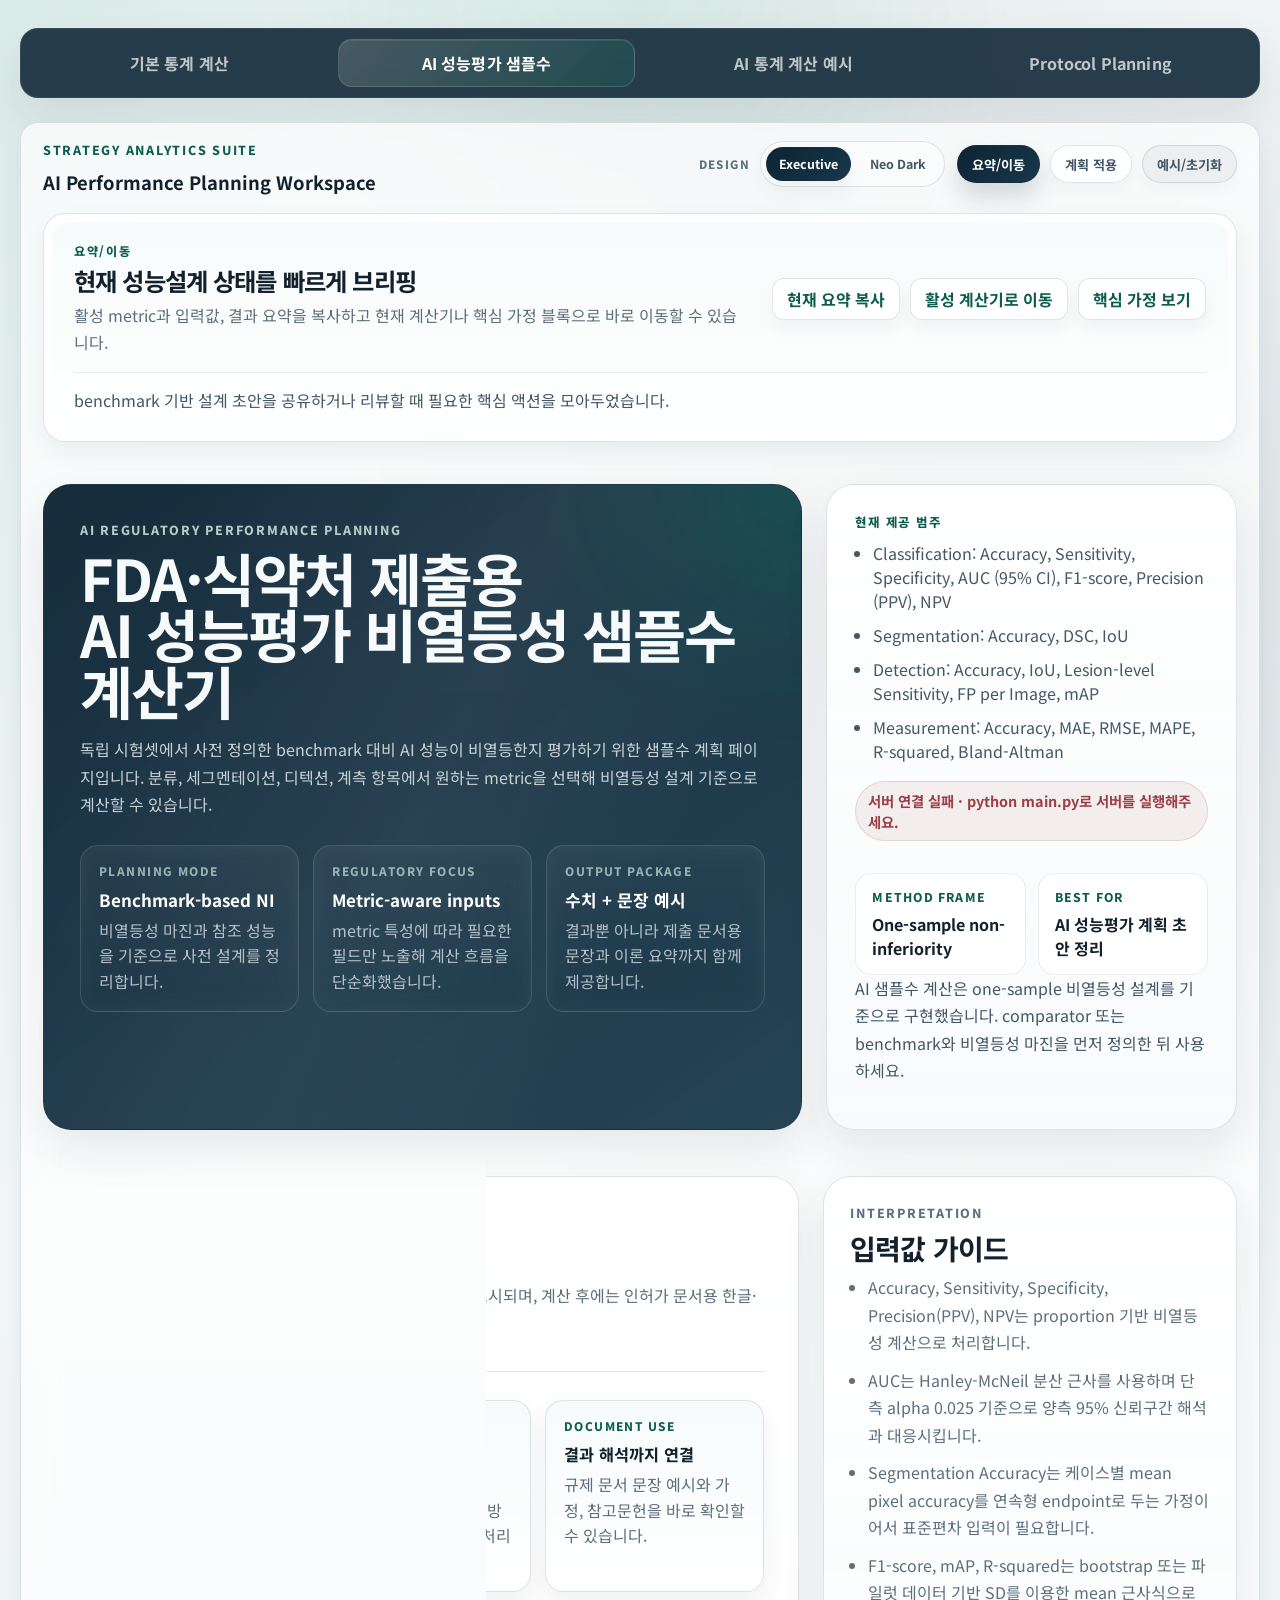
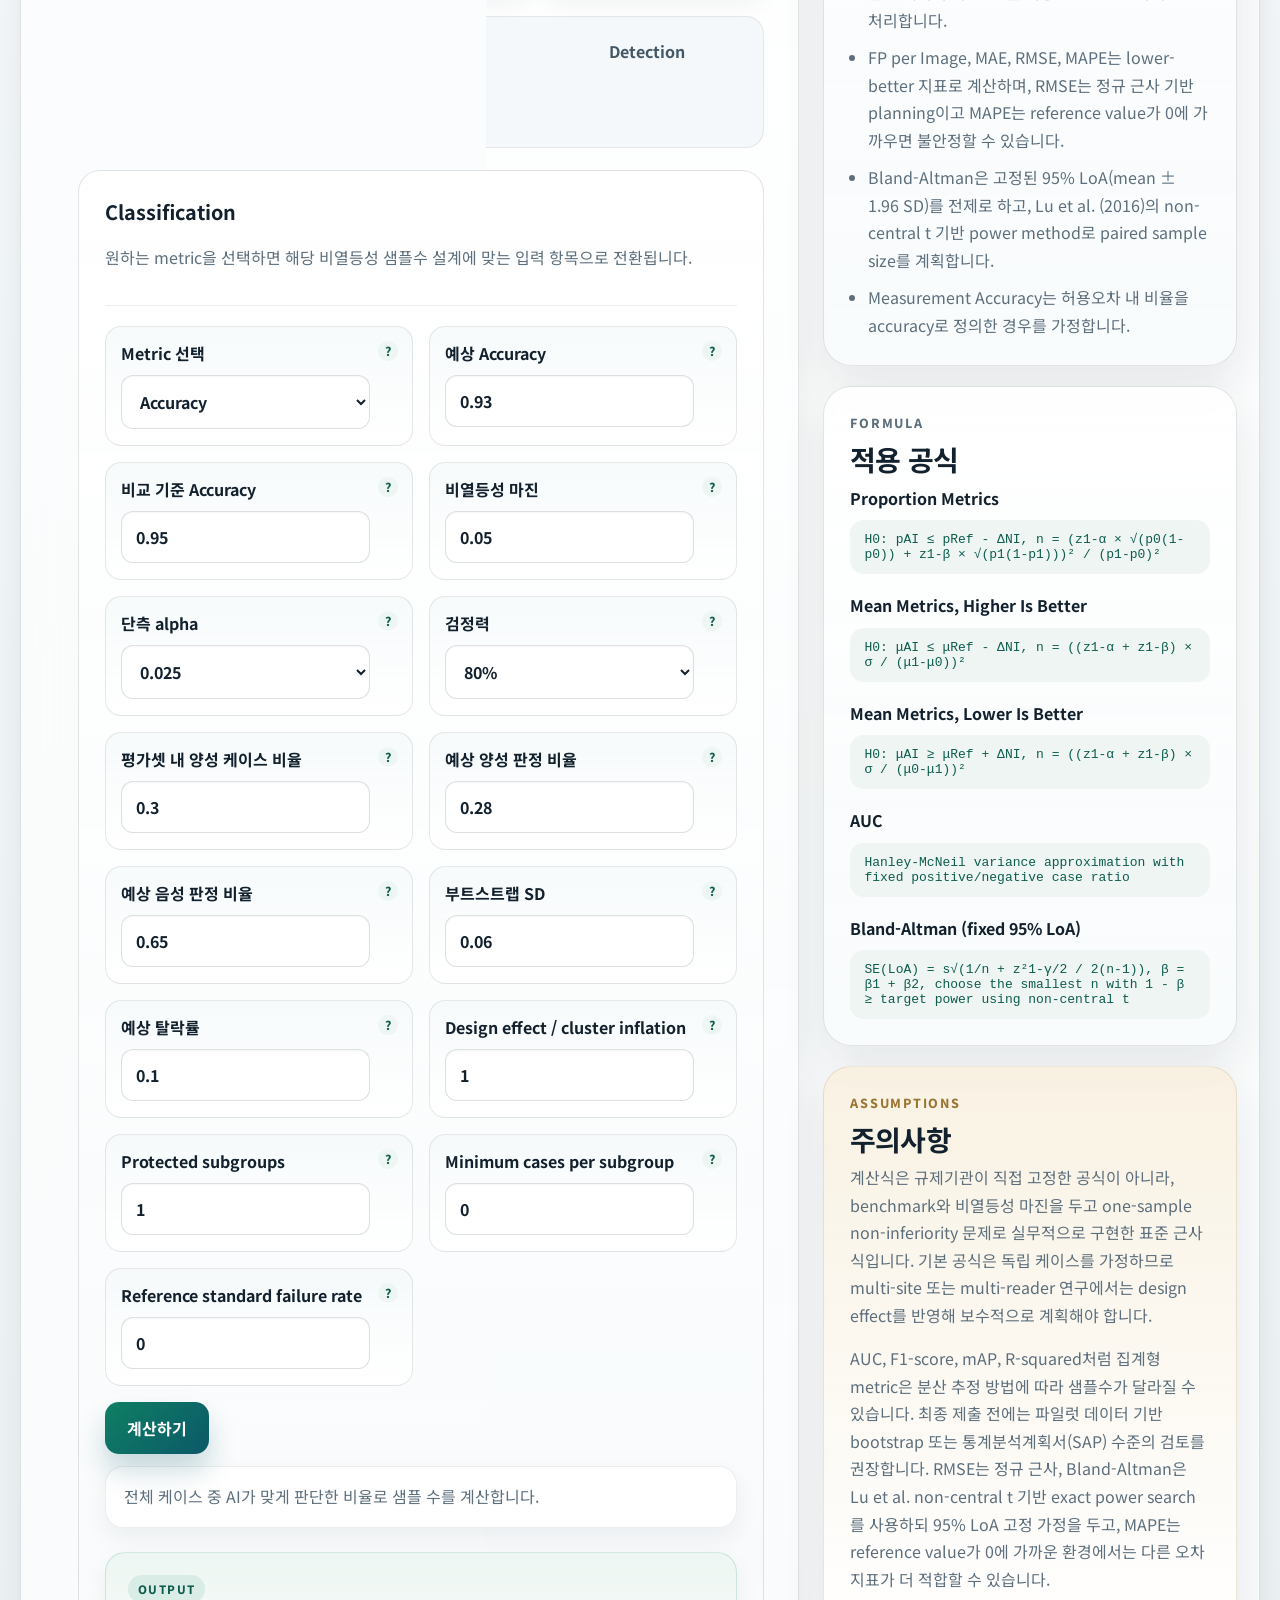
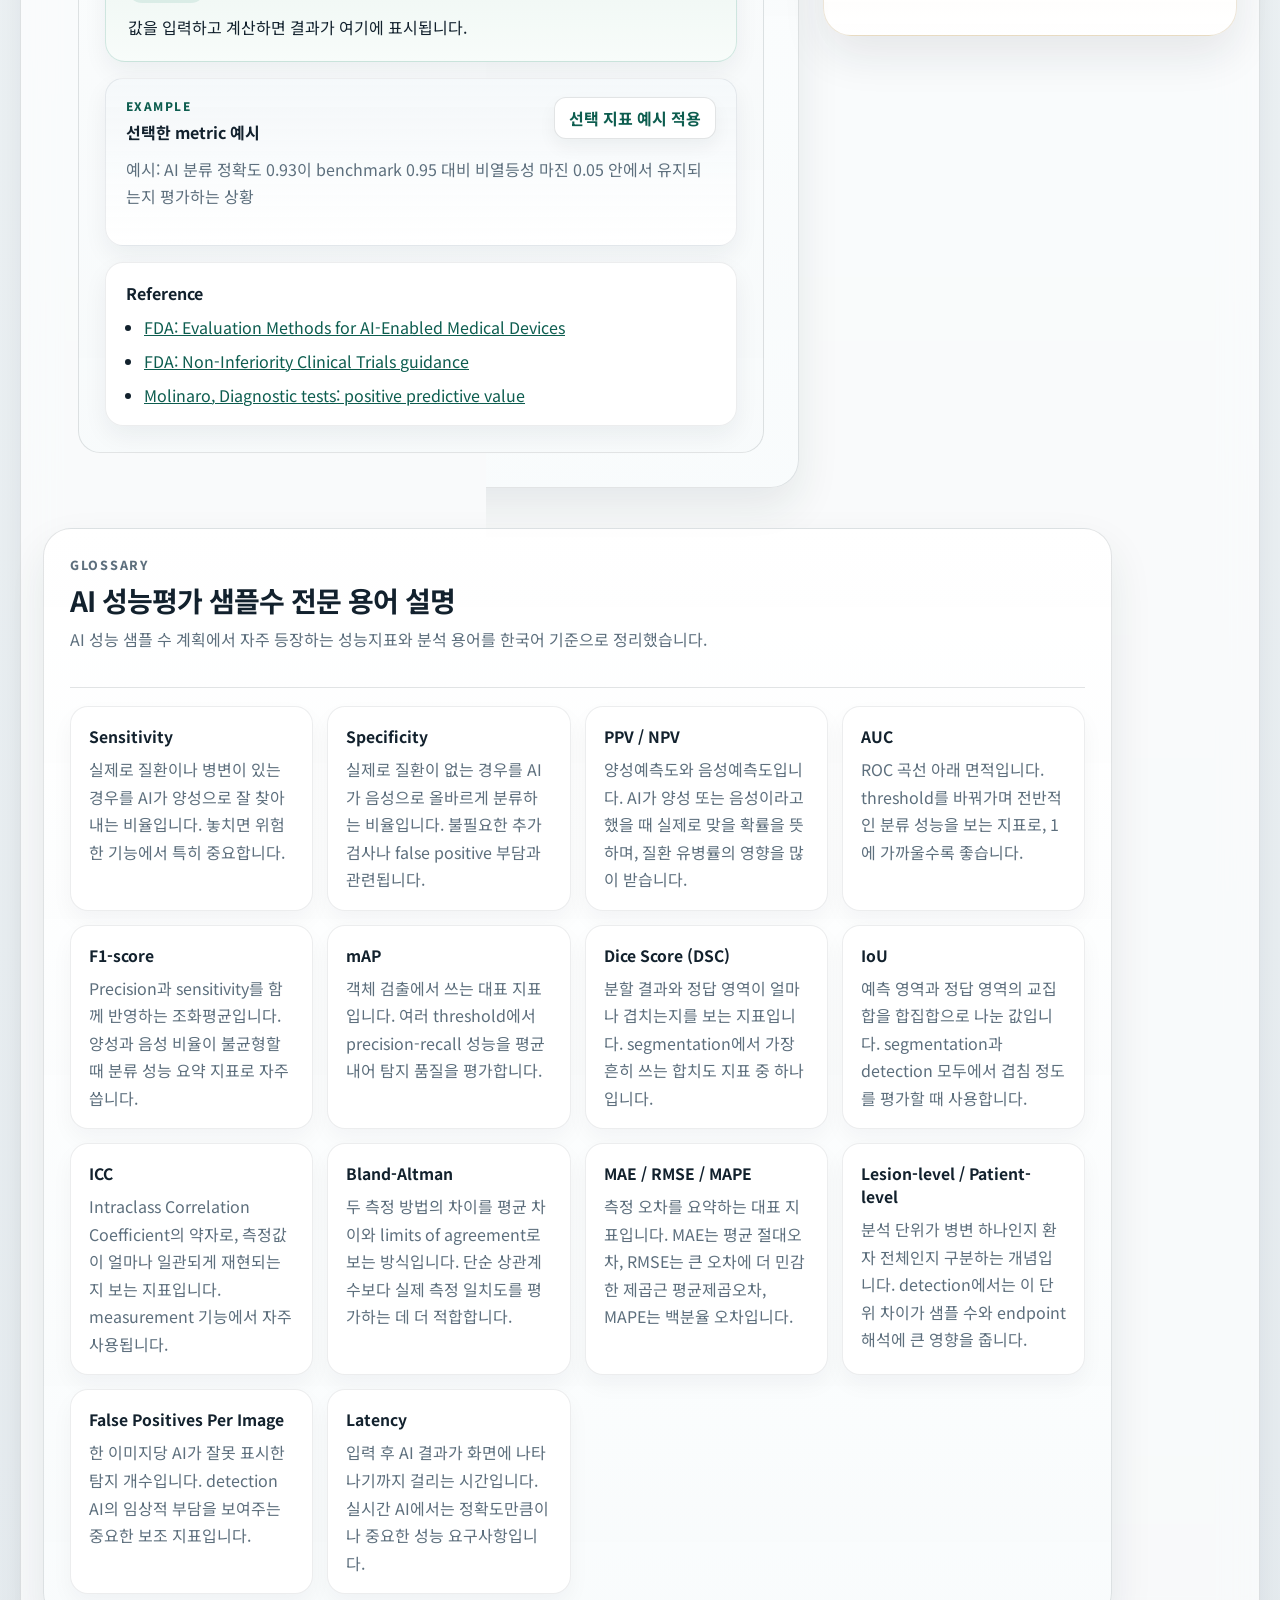
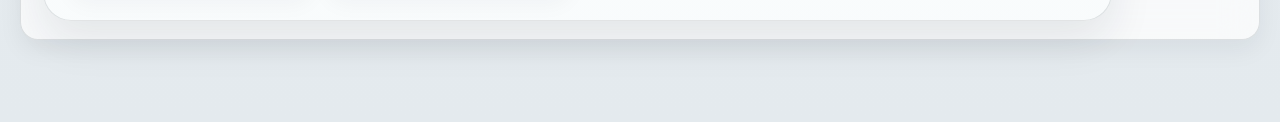
==== commit eff1a32a: "feat: Bland-Altman 측정 샘플수 계산 고도화 및 문서 정비 - Measurement 탭 Bland-Altman 샘플수 계산을 Lu et al. (2016) non-c" ====
--- a/ai-performance.html
+++ b/ai-performance.html
@@ -132,7 +132,7 @@
       <div class="hero-card">
         <p class="card-label">현재 제공 범주</p>
         <ul class="hero-list">
-          <li>Classification: Accuracy, Sensitivity, Specificity, AUC (95% CI), F1-score, NPV</li>
+          <li>Classification: Accuracy, Sensitivity, Specificity, AUC (95% CI), F1-score, Precision (PPV), NPV</li>
           <li>Segmentation: Accuracy, DSC, IoU</li>
           <li>Detection: Accuracy, IoU, Lesion-level Sensitivity, FP per Image, mAP</li>
           <li>Measurement: Accuracy, MAE, RMSE, MAPE, R-squared, Bland-Altman</li>
@@ -203,6 +203,7 @@
                   <option value="specificity">Specificity</option>
                   <option value="auc">AUC (95% CI 포함)</option>
                   <option value="f1">F1-score</option>
+                  <option value="precision">Precision (PPV)</option>
                   <option value="npv">NPV</option>
                 </select>
               </label>
@@ -219,7 +220,7 @@
                 <input name="nonInferiorityMargin" type="number" min="0.001" max="0.5" step="0.01" value="0.05">
               </label>
               <label>
-                one-sided alpha
+                단측 alpha
                 <select name="alpha">
                   <option value="0.05">0.05</option>
                   <option value="0.025" selected>0.025</option>
@@ -237,6 +238,10 @@
               <label data-optional-field="positiveCaseRate">
                 <span data-label-key="positiveCaseRate">평가셋 내 양성 케이스 비율</span>
                 <input name="positiveCaseRate" type="number" min="0.01" max="0.99" step="0.01" value="0.3">
+              </label>
+              <label data-optional-field="predictedPositiveRate">
+                <span data-label-key="predictedPositiveRate">예상 양성 판정 비율</span>
+                <input name="predictedPositiveRate" type="number" min="0.01" max="0.99" step="0.01" value="0.28">
               </label>
               <label data-optional-field="predictedNegativeRate">
                 <span data-label-key="predictedNegativeRate">예상 음성 판정 비율</span>
@@ -332,7 +337,7 @@
                 <input name="standardDeviation" type="number" min="0.001" step="0.01" value="0.08">
               </label>
               <label>
-                one-sided alpha
+                단측 alpha
                 <select name="alpha">
                   <option value="0.05">0.05</option>
                   <option value="0.025" selected>0.025</option>
@@ -429,7 +434,7 @@
                 <input name="nonInferiorityMargin" type="number" min="0.001" step="0.01" value="0.05">
               </label>
               <label>
-                one-sided alpha
+                단측 alpha
                 <select name="alpha">
                   <option value="0.05">0.05</option>
                   <option value="0.025" selected>0.025</option>
@@ -539,7 +544,7 @@
                 <input name="nonInferiorityMargin" type="number" min="0.001" step="0.01" value="0.05">
               </label>
               <label>
-                <span data-label-key="alpha">one-sided alpha</span>
+                <span data-label-key="alpha">단측 alpha</span>
                 <select name="alpha">
                   <option value="0.05">0.05</option>
                   <option value="0.025" selected>0.025</option>
@@ -607,7 +612,7 @@
                 <li><a href="https://www.fda.gov/regulatory-information/search-fda-guidance-documents/non-inferiority-clinical-trials" target="_blank" rel="noopener noreferrer">FDA: Non-Inferiority Clinical Trials guidance</a></li>
                 <li><a href="https://pmc.ncbi.nlm.nih.gov/articles/PMC5652499/" target="_blank" rel="noopener noreferrer">Benchmark-based one-sample non-inferiority for medical devices</a></li>
                 <li><a href="https://pubmed.ncbi.nlm.nih.gov/2868172/" target="_blank" rel="noopener noreferrer">Bland and Altman, agreement between two methods of clinical measurement</a></li>
-                <li><a href="https://doi.org/10.1515/ijb-2015-0039" target="_blank" rel="noopener noreferrer">Lu et al., sample size for Bland-Altman method</a></li>
+                <li><a href="https://www.degruyterbrill.com/document/doi/10.1515/ijb-2015-0039/html" target="_blank" rel="noopener noreferrer">Lu et al., sample size for Bland-Altman method</a></li>
               </ul>
             </section>
           </section>
@@ -619,11 +624,12 @@
           <p class="section-kicker">Interpretation</p>
           <h2>입력값 가이드</h2>
           <ul class="info-list">
-            <li>Accuracy, Sensitivity, Specificity, NPV는 proportion 기반 비열등성 계산으로 처리합니다.</li>
-              <li>AUC는 Hanley-McNeil 분산 근사를 사용하며 one-sided alpha 0.025 기준으로 양측 95% 신뢰구간 해석을 함께 맞춥니다.</li>
+            <li>Accuracy, Sensitivity, Specificity, Precision(PPV), NPV는 proportion 기반 비열등성 계산으로 처리합니다.</li>
+            <li>AUC는 Hanley-McNeil 분산 근사를 사용하며 단측 alpha 0.025 기준으로 양측 95% 신뢰구간 해석과 대응시킵니다.</li>
+            <li>Segmentation Accuracy는 케이스별 mean pixel accuracy를 연속형 endpoint로 두는 가정이어서 표준편차 입력이 필요합니다.</li>
             <li>F1-score, mAP, R-squared는 bootstrap 또는 파일럿 데이터 기반 SD를 이용한 mean 근사식으로 처리합니다.</li>
-            <li>FP per Image, MAE, RMSE, MAPE는 lower-better 지표로 계산합니다.</li>
-            <li>Bland-Altman은 paired difference의 평균과 SD를 이용해 limits of agreement의 신뢰구간이 허용 차이 안에 들어오도록 계획합니다.</li>
+            <li>FP per Image, MAE, RMSE, MAPE는 lower-better 지표로 계산하며, RMSE는 정규 근사 기반 planning이고 MAPE는 reference value가 0에 가까우면 불안정할 수 있습니다.</li>
+            <li>Bland-Altman은 고정된 95% LoA(mean ± 1.96 SD)를 전제로 하고, Lu et al. (2016)의 non-central t 기반 power method로 paired sample size를 계획합니다.</li>
             <li>Measurement Accuracy는 허용오차 내 비율을 accuracy로 정의한 경우를 가정합니다.</li>
           </ul>
         </section>
@@ -648,8 +654,8 @@
             <code>Hanley-McNeil variance approximation with fixed positive/negative case ratio</code>
           </div>
           <div class="formula-block">
-            <p>Bland-Altman</p>
-            <code>Upper LoA = |d̄| + 1.96s, SE(LoA) ≈ √(3s² / n), n ≈ 3((z1-α/2 + z1-β) × s / (Δ - |d̄| - 1.96s))²</code>
+            <p>Bland-Altman (fixed 95% LoA)</p>
+            <code>SE(LoA) = s√(1/n + z²1-γ/2 / 2(n-1)), β = β1 + β2, choose the smallest n with 1 - β ≥ target power using non-central t</code>
           </div>
         </section>
 
@@ -658,11 +664,13 @@
           <h2>주의사항</h2>
           <p>
             계산식은 규제기관이 직접 고정한 공식이 아니라, benchmark와 비열등성 마진을 두고 one-sample non-inferiority 문제로
-            실무적으로 구현한 표준 근사식입니다.
+            실무적으로 구현한 표준 근사식입니다. 기본 공식은 독립 케이스를 가정하므로 multi-site 또는 multi-reader 연구에서는 design effect를 반영해
+            보수적으로 계획해야 합니다.
           </p>
           <p>
             AUC, F1-score, mAP, R-squared처럼 집계형 metric은 분산 추정 방법에 따라 샘플수가 달라질 수 있습니다.
-            최종 제출 전에는 파일럿 데이터 기반 bootstrap 또는 통계분석계획서(SAP) 수준의 검토를 권장합니다.
+            최종 제출 전에는 파일럿 데이터 기반 bootstrap 또는 통계분석계획서(SAP) 수준의 검토를 권장합니다. RMSE는 정규 근사, Bland-Altman은 Lu et al.
+            non-central t 기반 exact power search를 사용하되 95% LoA 고정 가정을 두고, MAPE는 reference value가 0에 가까운 환경에서는 다른 오차 지표가 더 적합할 수 있습니다.
           </p>
         </section>
       </aside>
